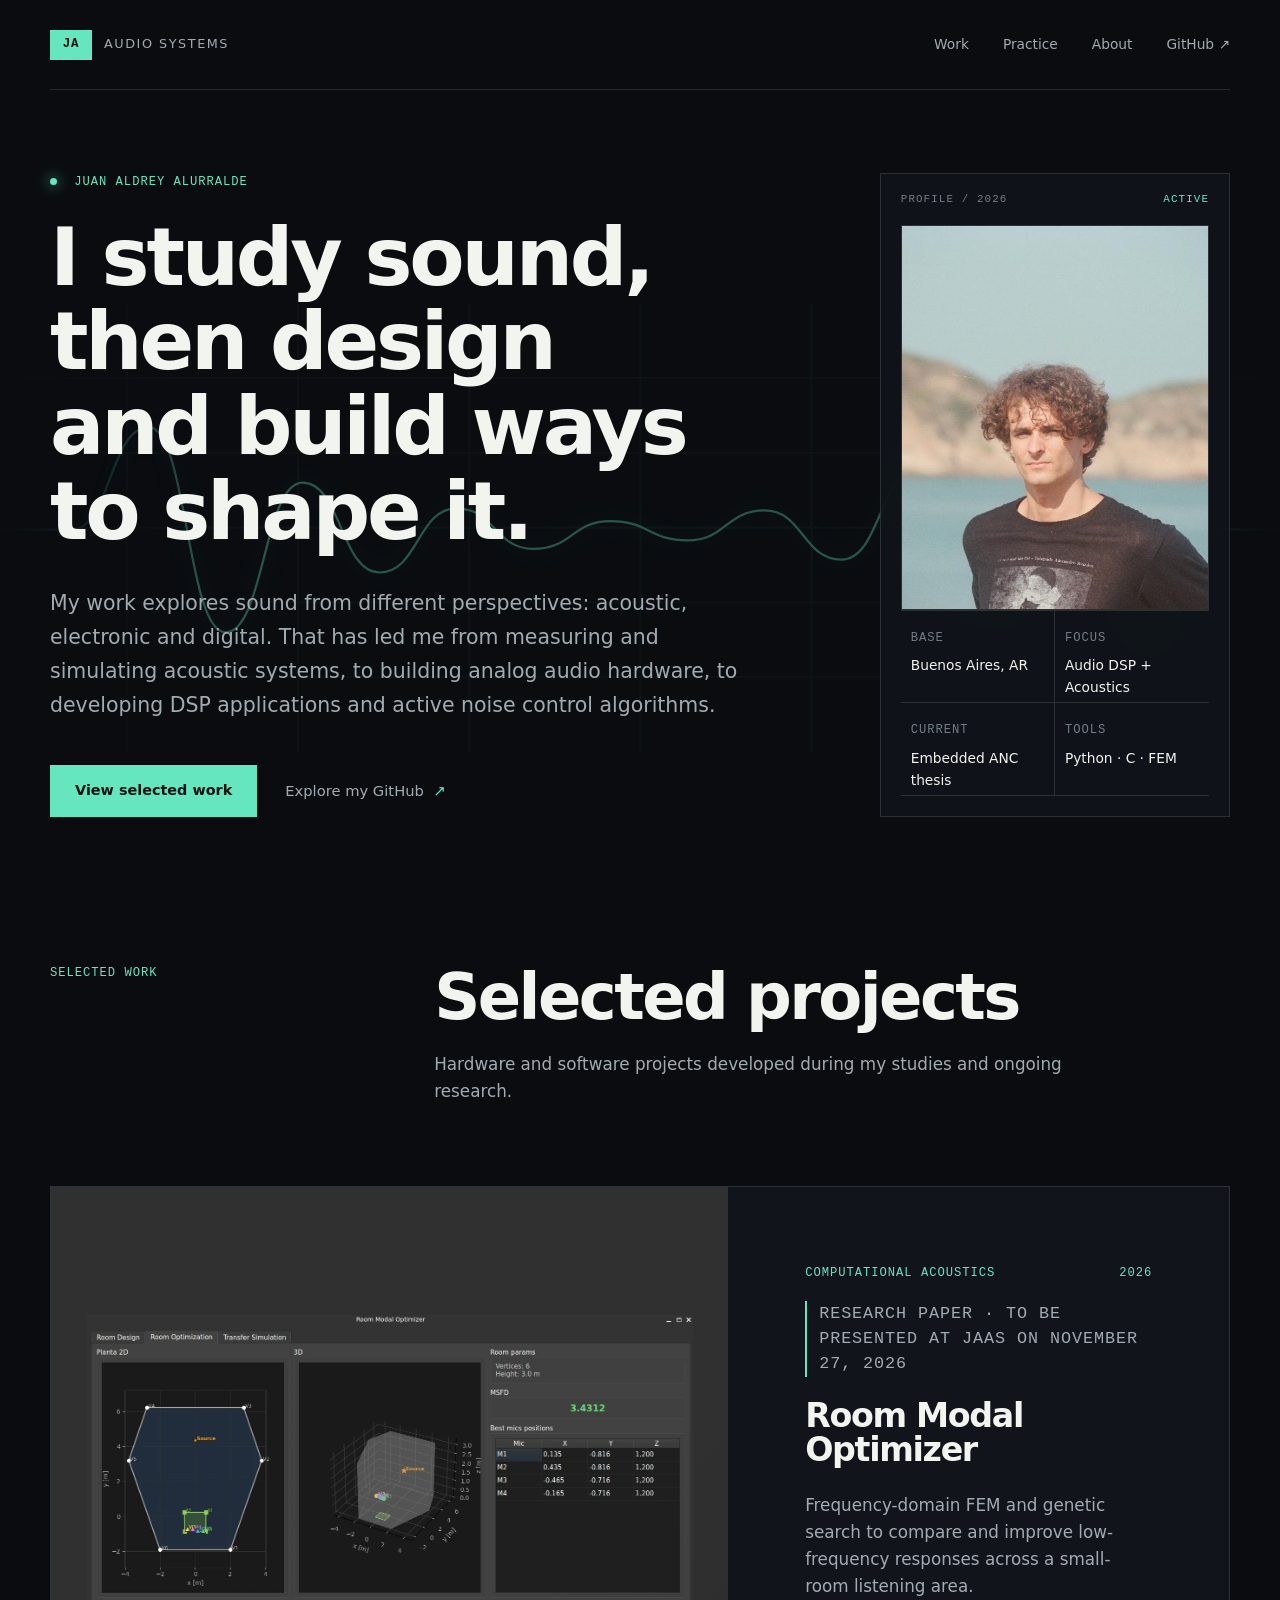
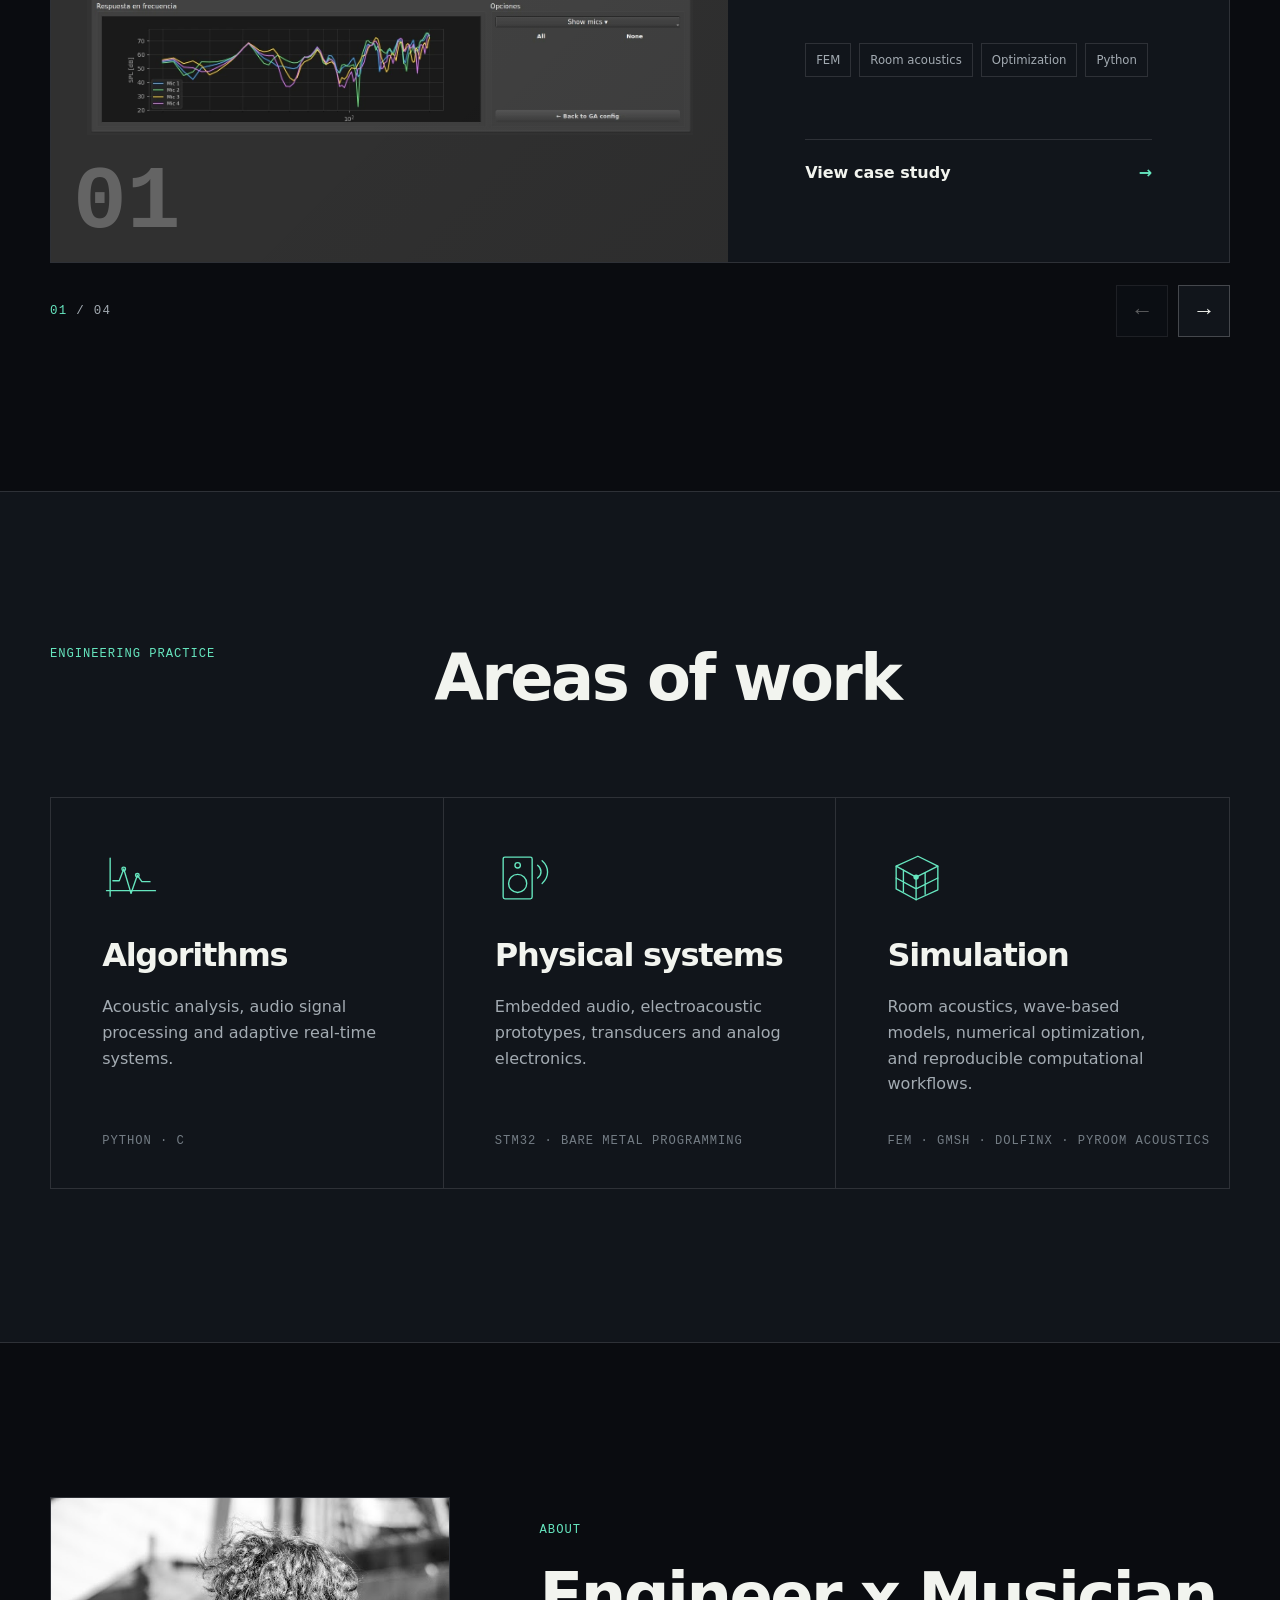
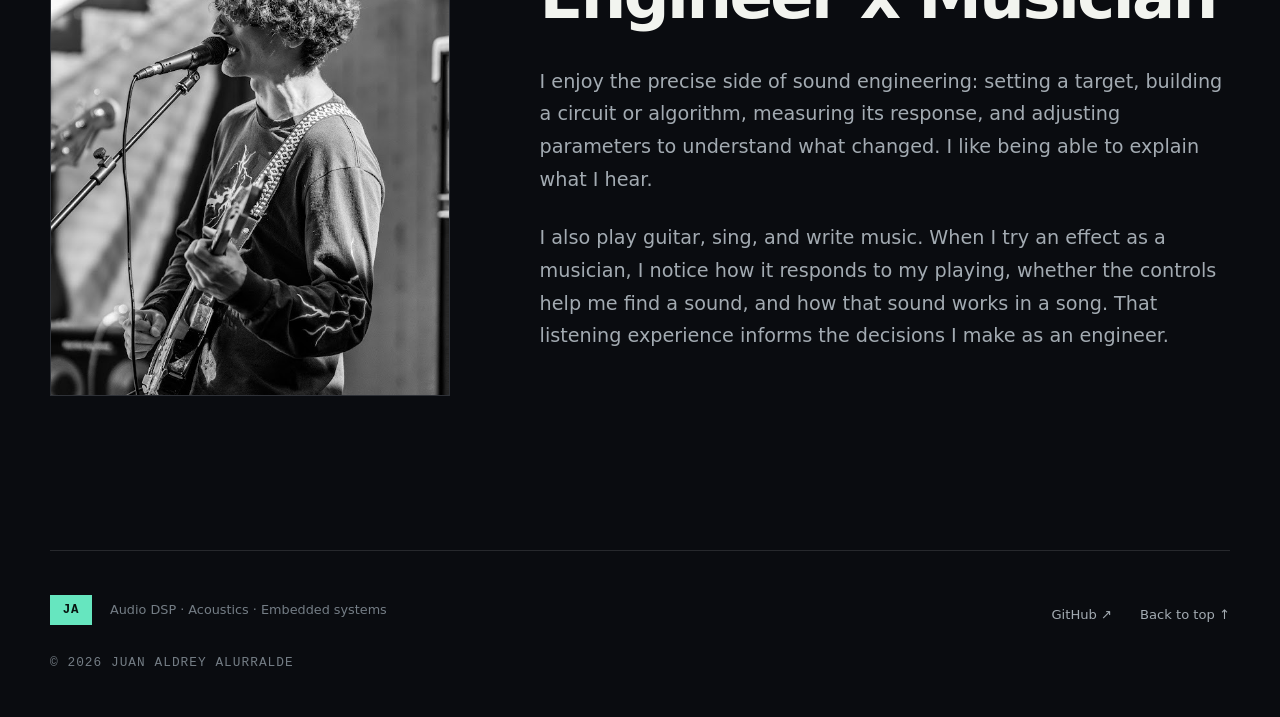
==== index.html @ 61772d6e "Order pedals by recency and tighten delay intro spacing" ====
<!doctype html>
<html lang="en">
  <head>
    <meta charset="utf-8">
    <meta name="viewport" content="width=device-width, initial-scale=1">
    <meta name="description" content="Juan Aldrey Alurralde — Sound Engineering portfolio focused on audio DSP, active noise control, acoustic simulation, and electroacoustic design.">
    <meta name="theme-color" content="#0a0c10">
    <title>Juan Aldrey Alurralde — Audio DSP & Acoustics</title>
    <link rel="stylesheet" href="styles.css?v=20260929f">
    <script src="script.js" defer></script>
  </head>
  <body>
    <header class="site-header">
      <a class="brand" href="#top" aria-label="Juan Aldrey Alurralde, home">
        <span class="brand-mark">JA</span>
        <span class="brand-label">audio systems</span>
      </a>
      <button class="nav-toggle" type="button" aria-expanded="false" aria-controls="site-nav">
        <span class="sr-only">Open navigation</span>
        <span></span><span></span>
      </button>
      <nav id="site-nav" class="site-nav" aria-label="Main navigation">
        <a href="#work">Work</a>
        <a href="#practice">Practice</a>
        <a href="#about">About</a>
        <a href="https://github.com/JuanAldrey" target="_blank" rel="noreferrer">GitHub ↗</a>
      </nav>
    </header>

    <main id="top">
      <section class="hero section-shell">
          <div class="scope-display" aria-hidden="true">
            <svg viewBox="0 0 640 210" role="img">
              <defs>
                <linearGradient id="signalFade" x1="0" x2="1">
                  <stop offset="0" stop-color="#66e6bf" stop-opacity="0"></stop>
                  <stop offset="0.18" stop-color="#66e6bf"></stop>
                  <stop offset="0.82" stop-color="#66e6bf"></stop>
                  <stop offset="1" stop-color="#66e6bf" stop-opacity="0"></stop>
                </linearGradient>
              </defs>
              <path class="grid-line" d="M0 35H640M0 70H640M0 105H640M0 140H640M0 175H640M80 0V210M160 0V210M240 0V210M320 0V210M400 0V210M480 0V210M560 0V210"></path>
              <path class="signal-line" d="M0 106 C34 106,38 106,54 106 C72 106,72 58,90 58 C108 58,108 154,126 154 C144 154,144 84,162 84 C180 84,180 126,198 126 C216 126,216 96,234 96 C252 96,252 115,270 115 C288 115,288 102,306 102 C324 102,324 111,342 111 C360 111,360 97,378 97 C396 97,396 120,414 120 C432 120,432 78,450 78 C468 78,468 143,486 143 C504 143,504 52,522 52 C540 52,540 160,558 160 C576 160,576 106,594 106 H640"></path>
            </svg>
          </div>
        <div class="hero-copy reveal">
          <p class="eyebrow"><span class="status-dot"></span> Juan Aldrey Alurralde</p>
          <h1>I study sound, then design<br>and build ways to shape it.</h1>
          <p class="hero-intro">My work explores sound from different perspectives: acoustic, electronic and digital. That has led me from measuring and simulating acoustic systems, to building analog audio hardware, to developing DSP applications and active noise control algorithms.</p>
          <div class="hero-actions">
            <a class="button button-primary" href="#work">View selected work</a>
            <a class="text-link" href="https://github.com/JuanAldrey" target="_blank" rel="noreferrer">Explore my GitHub <span>↗</span></a>
          </div>
        </div>

        <aside class="signal-card reveal" aria-label="Current profile">
          <div class="signal-card-top">
            <span>PROFILE / 2026</span>
            <span class="live-label">ACTIVE</span>
          </div>
          <figure class="profile-photo">
            <img src="assets/images/juan-portrait.png" alt="Juan Aldrey Alurralde outdoors by the water">
          </figure>
          <dl class="profile-grid">
            <div><dt>Base</dt><dd>Buenos Aires, AR</dd></div>
            <div><dt>Focus</dt><dd>Audio DSP + Acoustics</dd></div>
            <div><dt>Current</dt><dd>Embedded ANC thesis</dd></div>
            <div><dt>Tools</dt><dd>Python · C · FEM</dd></div>
          </dl>
        </aside>
      </section>

      <section id="work" class="section-shell section-block">
        <div class="section-heading reveal">
          <p class="eyebrow">Selected work</p>
          <h2>Selected projects</h2>
          <p>Hardware and software projects developed during my studies and ongoing research.</p>
        </div>

        <div class="project-carousel" aria-label="Selected projects">
          <div class="project-carousel-track" id="project-carousel-track">
        <a class="project-card project-card-featured reveal" href="projects/room-modal-optimizer/">
          <div class="project-visual project-visual-interface">
            <img src="assets/images/modal-optimizer-interface.webp" alt="Room Modal Optimizer interface showing the room geometry, microphone positions, and simulated frequency responses">
            <span class="project-index">01</span>
          </div>
          <div class="project-summary">
            <div class="project-kicker"><span>Computational acoustics</span><span>2026</span></div>
            <p class="project-card-note">Research paper · To be presented at JAAS on November 27, 2026</p>
            <h3>Room Modal Optimizer</h3>
            <p>Frequency-domain FEM and genetic search to compare and improve low-frequency responses across a small-room listening area.</p>
            <ul class="tag-list" aria-label="Project topics"><li>FEM</li><li>Room acoustics</li><li>Optimization</li><li>Python</li></ul>
            <span class="card-link">View case study <span>→</span></span>
          </div>
        </a>

        <a class="project-card project-card-featured reveal" href="projects/anc-practice-library/">
          <div class="project-visual project-visual-anc">
            <img class="anc-diagram-image" src="assets/images/anc-fxlms-diagram.svg" alt="Filtered-x LMS diagram: primary and secondary acoustic paths, adaptive filter, secondary path estimate, and error feedback">
            <span class="project-index">02</span>
          </div>
          <div class="project-summary">
            <div class="project-kicker"><span>Active noise control</span><span>2026</span></div>
            <p class="project-card-note">Independent study · Python notebooks</p>
            <h3>ANC Practice Library</h3>
            <p>Implementations and experiments with single- and multichannel active noise control, drawing on Elliott's 2001 book <em>Signal Processing for Active Control</em> and research papers.</p>
            <ul class="tag-list" aria-label="Project topics"><li>ANC</li><li>Adaptive filters</li><li>Simulation</li><li>Python</li></ul>
            <span class="card-link">View case study <span>→</span></span>
          </div>
        </a>

        <a class="project-card project-card-featured reveal" href="projects/digital-delay/">
          <div class="project-visual project-visual-delay"><img src="assets/images/delay-pcb-front.png" alt="Altium 3D rendering of the delay pedal PCB"><span class="project-index">03</span></div>
          <div class="project-summary"><div class="project-kicker"><span>Audio electronics</span><span>2024</span></div><p class="project-card-note">Circuit simulation &amp; PCB design</p><h3>Digital Delay Pedal</h3><p>A PT2399 guitar delay developed through circuit analysis, tone-control simulation, and a compact four-layer PCB designed in Altium.</p><ul class="tag-list" aria-label="Project topics"><li>Audio effects</li><li>Circuit simulation</li><li>PCB design</li><li>Altium</li></ul><span class="card-link">View case study <span>→</span></span></div>
        </a>
        <a class="project-card project-card-featured reveal" href="projects/harmonic-tremolo/">
          <div class="project-visual">
            <img src="assets/images/tremolo-workbench-hero.jpg" alt="Harmonic tremolo pedal prototype on a workbench beside an oscilloscope">
            <span class="project-index">04</span>
          </div>
          <div class="project-summary">
            <div class="project-kicker">
              <span>Analog electronics</span>
              <span>2024</span>
            </div>
            <p class="project-card-note">Presented at CAPER &amp; WorkShow · 2024</p>
            <h3>Analog Harmonic Tremolo</h3>
            <p>A guitar effect that splits the signal into two frequency bands and modulates them in opposition through LED–LDR optocouplers.</p>
            <ul class="tag-list" aria-label="Project topics">
              <li>Audio effects</li>
              <li>Analog filters</li>
              <li>Optical control</li>
              <li>Prototyping</li>
            </ul>
            <span class="card-link">View case study <span>→</span></span>
          </div>
        </a>

          </div>
          <div class="project-carousel-controls" aria-label="Project carousel controls">
            <span class="project-carousel-count" aria-live="polite"><span data-carousel-current>01</span> / <span data-carousel-total>04</span></span>
            <div class="project-carousel-buttons">
              <button type="button" class="project-carousel-arrow" data-carousel-prev aria-label="Previous project" aria-controls="project-carousel-track">←</button>
              <button type="button" class="project-carousel-arrow" data-carousel-next aria-label="Next project" aria-controls="project-carousel-track">→</button>
            </div>
          </div>
        </div>
      </section>

      <section id="practice" class="practice-section section-block">
        <div class="section-shell">
          <div class="section-heading reveal">
            <p class="eyebrow">Engineering practice</p>
            <h2>Areas of work</h2>
          </div>
          <div class="practice-grid">
            <article class="practice-card reveal">
              <svg class="practice-icon" viewBox="0 0 64 64" fill="none" stroke="currentColor" stroke-width="1.5" stroke-linecap="round" stroke-linejoin="round" aria-hidden="true"><path d="M5 46h54M9 10v42"/><path d="M12 35h7l5-13 8 27 7-20 5 7h9"/><circle cx="24" cy="22" r="2"/><circle cx="39" cy="29" r="2"/></svg>
              <h3>Algorithms</h3>
              <p>Acoustic analysis, audio signal processing and adaptive real-time systems.</p>
              <p class="practice-tools">Python · C</p>
            </article>
            <article class="practice-card reveal">
              <svg class="practice-icon" viewBox="0 0 64 64" fill="none" stroke="currentColor" stroke-width="1.5" stroke-linecap="round" stroke-linejoin="round" aria-hidden="true"><rect x="9" y="9" width="32" height="46" rx="2"/><circle cx="25" cy="38" r="10"/><circle cx="25" cy="18" r="3"/><path d="M47 18c5 4 5 10 0 14M52 13c8 7 8 18 0 25"/></svg>
              <h3>Physical systems</h3>
              <p>Embedded audio, electroacoustic prototypes, transducers and analog electronics.</p>
              <p class="practice-tools">STM32 · Bare metal programming</p>
            </article>
            <article class="practice-card reveal">
              <svg class="practice-icon" viewBox="0 0 64 64" fill="none" stroke="currentColor" stroke-width="1.5" stroke-linecap="round" stroke-linejoin="round" aria-hidden="true"><path d="M9 19 33 8l22 11v26L31 56 9 44V19Z"/><path d="m9 19 22 12 24-12M31 31v25M17 23v24M41 26v24M9 32l22 12 24-12"/><circle cx="31" cy="31" r="3" fill="currentColor" stroke="none"/></svg>
              <h3>Simulation</h3>
              <p>Room acoustics, wave-based models, numerical optimization, and reproducible computational workflows.</p>
              <p class="practice-tools">FEM · Gmsh · DOLFINx · Pyroom acoustics</p>
            </article>
          </div>
        </div>
      </section>

      <section id="about" class="about section-shell section-block">
        <figure class="about-photo reveal">
          <img src="assets/images/playing-guitar.jpeg" alt="Juan Aldrey Alurralde singing and playing guitar onstage" loading="lazy">
        </figure>
        <div class="about-copy reveal">
          <p class="eyebrow">About</p>
          <h2>Engineer x Musician</h2>
          <p>I enjoy the precise side of sound engineering: setting a target, building a circuit or algorithm, measuring its response, and adjusting parameters to understand what changed. I like being able to explain what I hear.</p>
          <p>I also play guitar, sing, and write music. When I try an effect as a musician, I notice how it responds to my playing, whether the controls help me find a sound, and how that sound works in a song. That listening experience informs the decisions I make as an engineer.</p>
        </div>
      </section>
    </main>

    <footer class="site-footer section-shell">
      <div>
        <span class="brand-mark">JA</span>
        <p>Audio DSP · Acoustics · Embedded systems</p>
      </div>
      <div class="footer-links">
        <a href="https://github.com/JuanAldrey" target="_blank" rel="noreferrer">GitHub ↗</a>
        <a href="#top">Back to top ↑</a>
      </div>
      <p class="copyright">© <span data-year></span> Juan Aldrey Alurralde</p>
    </footer>
  </body>
</html>
---- styles.css ----
:root {
  --bg: #0a0c10;
  --bg-elevated: #11151b;
  --surface: #151a21;
  --surface-soft: #1a2028;
  --text: #f2f4ef;
  --muted: #a3abb2;
  --faint: #747d85;
  --line: rgba(255, 255, 255, 0.12);
  --line-strong: rgba(255, 255, 255, 0.22);
  --accent: #66e6bf;
  --accent-dark: #092d27;
  --warm: #ff8b66;
  --shell: min(1180px, calc(100% - 48px));
  --radius: 3px;
}

* { box-sizing: border-box; }
html { scroll-behavior: smooth; }
body {
  margin: 0;
  background: var(--bg);
  color: var(--text);
  font-family: Inter, ui-sans-serif, system-ui, -apple-system, BlinkMacSystemFont, "Segoe UI", sans-serif;
  font-size: 16px;
  line-height: 1.6;
  overflow-x: hidden;
}
body::before {
  content: "";
  position: fixed;
  inset: 0;
  pointer-events: none;
  opacity: 0.28;
  background-image: linear-gradient(rgba(255,255,255,.018) 1px, transparent 1px), linear-gradient(90deg, rgba(255,255,255,.018) 1px, transparent 1px);
  background-size: 32px 32px;
  mask-image: linear-gradient(to bottom, black, transparent 80%);
  z-index: -1;
}

img { display: block; max-width: 100%; }
a { color: inherit; text-decoration: none; }
button, a { -webkit-tap-highlight-color: transparent; }
h1, h2, h3, p { margin-top: 0; }
h1, h2, h3 { letter-spacing: -0.04em; line-height: 1.05; }
h1 { font-size: clamp(3.25rem, 7.8vw, 7.25rem); font-weight: 620; }
h2 { font-size: clamp(2.35rem, 5vw, 4.6rem); font-weight: 590; }
h3 { font-size: clamp(1.6rem, 2.6vw, 2.5rem); font-weight: 580; }

.sr-only { position: absolute; width: 1px; height: 1px; padding: 0; margin: -1px; overflow: hidden; clip: rect(0,0,0,0); white-space: nowrap; border: 0; }
.section-shell { width: var(--shell); margin-inline: auto; }
.section-block { padding-block: clamp(88px, 12vw, 160px); }
.eyebrow, .mono-note, .project-kicker, dt, .copyright, .practice-tools, .flow-title, figcaption {
  font-family: "SFMono-Regular", Consolas, "Liberation Mono", monospace;
  letter-spacing: .08em;
  text-transform: uppercase;
  font-size: .76rem;
}
.eyebrow { color: var(--accent); margin-bottom: 22px; }

.site-header {
  width: var(--shell);
  height: 90px;
  margin-inline: auto;
  display: flex;
  align-items: center;
  justify-content: space-between;
  border-bottom: 1px solid var(--line);
  position: relative;
  z-index: 10;
}
.brand { display: inline-flex; align-items: center; gap: 12px; }
.brand-mark {
  display: inline-grid;
  place-items: center;
  width: 42px;
  height: 30px;
  background: var(--accent);
  color: #071410;
  font: 800 .78rem/1 "SFMono-Regular", Consolas, monospace;
  letter-spacing: .06em;
}
.brand-label { color: var(--muted); font-size: .8rem; letter-spacing: .12em; text-transform: uppercase; }
.site-nav { display: flex; align-items: center; gap: 34px; font-size: .86rem; }
.site-nav a, .back-link { color: var(--muted); transition: color .2s ease; }
.site-nav a:hover, .back-link:hover { color: var(--text); }
.nav-toggle { display: none; background: none; border: 0; padding: 8px; }
.nav-toggle span:not(.sr-only) { display: block; width: 24px; height: 1px; margin: 6px 0; background: var(--text); }

.hero {
  min-height: calc(100vh - 90px);
  padding-top: clamp(42px, 5vw, 72px);
  padding-bottom: clamp(40px, 5vw, 70px);
  display: grid;
  grid-template-columns: minmax(0, 1.35fr) minmax(340px, .65fr);
  align-items: center;
  gap: clamp(50px, 8vw, 120px);
}
.hero { position: relative; isolation: isolate; }
.hero > .scope-display { position: absolute; inset: 8% -8% 0; z-index: -1; display: flex; align-items: center; margin: 0; border: 0; background: none; opacity: .34; pointer-events: none; -webkit-mask-image: linear-gradient(90deg, transparent, #000 18%, #000 82%, transparent); mask-image: linear-gradient(90deg, transparent, #000 18%, #000 82%, transparent); }
.hero > .scope-display svg { width: 100%; height: auto; }
.hero h1 { max-width: 900px; margin-bottom: 34px; font-size: clamp(3.1rem, 6.3vw, 5.8rem); }
.hero-intro { max-width: 700px; color: var(--muted); font-size: clamp(1.08rem, 1.6vw, 1.3rem); line-height: 1.65; }
.status-dot { display: inline-block; width: 7px; height: 7px; margin-right: 9px; background: var(--accent); border-radius: 50%; box-shadow: 0 0 14px var(--accent); }
.hero-actions, .project-actions { display: flex; align-items: center; gap: 28px; margin-top: 42px; }
.button { display: inline-flex; align-items: center; justify-content: center; min-height: 52px; padding: 0 24px; border: 1px solid var(--line-strong); font-weight: 650; font-size: .9rem; transition: transform .2s ease, background .2s ease, border-color .2s ease; }
.button:hover { transform: translateY(-2px); }
.button-primary { background: var(--accent); color: #071410; border-color: var(--accent); }
.button-primary:hover { background: #80edcc; }
.text-link { color: var(--muted); font-size: .92rem; }
.text-link span { color: var(--accent); margin-left: 5px; }

.signal-card { background: rgba(17,21,27,.86); border: 1px solid var(--line); padding: 20px; backdrop-filter: blur(16px); }
.signal-card-top { display: flex; justify-content: space-between; color: var(--faint); font: .68rem/1 "SFMono-Regular", Consolas, monospace; letter-spacing: .1em; }
.live-label { color: var(--accent); }
.grid-line { fill: none; stroke: rgba(102,230,191,.1); stroke-width: 1; }
.signal-line { fill: none; stroke: url(#signalFade); stroke-width: 2.2; vector-effect: non-scaling-stroke; filter: drop-shadow(0 0 6px rgba(102,230,191,.6)); }
.profile-photo { margin: 20px 0 0; overflow: hidden; border: 1px solid var(--line); }
.profile-photo img { display: block; width: 100%; aspect-ratio: 4 / 5; object-fit: cover; object-position: center 45%; }
.profile-grid { margin: 0; display: grid; grid-template-columns: 1fr 1fr; border-top: 1px solid var(--line); }
.profile-grid div { padding: 18px 10px 4px; border-bottom: 1px solid var(--line); }
.profile-grid div:nth-child(odd) { border-right: 1px solid var(--line); }
dt { color: var(--faint); margin-bottom: 6px; }
dd { margin: 0; font-size: .86rem; color: var(--text); }

.section-heading { display: grid; grid-template-columns: .42fr 1fr; column-gap: 50px; align-items: start; margin-bottom: 64px; }
.section-heading .eyebrow { grid-row: 1 / 3; }
.section-heading h2 { margin-bottom: 20px; max-width: 800px; }
.section-heading > p:last-child { color: var(--muted); max-width: 640px; font-size: 1.05rem; }
#work { padding-top: clamp(56px, 5vw, 76px); }

.project-card { display: grid; grid-template-columns: 1.15fr .85fr; min-height: 560px; background: var(--bg-elevated); border: 1px solid var(--line); overflow: hidden; transition: border-color .25s ease, transform .25s ease; }
.project-carousel-track { display: flex; gap: 24px; overflow: hidden; scroll-behavior: smooth; }
.project-carousel-track::-webkit-scrollbar { display: none; }
.project-carousel-track .project-card { flex: 0 0 100%; scroll-snap-align: start; }
.project-carousel-controls { display: flex; align-items: center; justify-content: space-between; margin-top: 22px; }
.project-carousel-count { color: var(--muted); font: .78rem/1 "SFMono-Regular", Consolas, monospace; letter-spacing: .1em; }
.project-carousel-count [data-carousel-current] { color: var(--accent); }
.project-carousel-buttons { display: flex; gap: 10px; }
.project-carousel-arrow { width: 52px; height: 52px; border: 1px solid var(--line-strong); color: var(--text); background: var(--bg-elevated); font-size: 1.4rem; cursor: pointer; transition: color .2s ease, border-color .2s ease; }
.project-carousel-arrow:hover:not(:disabled) { color: var(--accent); border-color: var(--accent); }
.project-carousel-arrow:disabled { opacity: .35; cursor: default; }
.project-carousel-arrow:focus-visible { outline: 2px solid var(--accent); outline-offset: 3px; }
.project-card:hover { border-color: rgba(102,230,191,.55); transform: translateY(-4px); }
.project-visual.project-visual-anc { background: radial-gradient(circle at 78% 22%, #25433e, #132023 65%, #10181b); }
.project-visual-anc .project-index { color: var(--accent); opacity: .7; z-index: 1; }
.project-visual-anc .anc-diagram-image { width: 112%; max-width: none; max-height: none; filter: none; }
.project-visual { position: relative; display: grid; place-items: center; min-height: 440px; padding: clamp(24px, 5vw, 70px); background: #f2f2ed; overflow: hidden; }
.project-visual::after { content: ""; position: absolute; inset: 0; background: linear-gradient(135deg, transparent 60%, rgba(10,12,16,.08)); }
.project-visual img { width: 100%; max-height: 420px; object-fit: contain; filter: contrast(1.04); }
.project-visual-interface { padding: clamp(16px, 2vw, 28px); background: #303030; }
.project-visual-interface .project-index { color: #fff; opacity: .25; }
.project-index { position: absolute; left: 22px; bottom: 14px; color: #0a0c10; font: 700 clamp(3rem, 7vw, 6rem)/1 "SFMono-Regular", Consolas, monospace; opacity: .14; }
.project-summary { padding: clamp(36px, 6vw, 80px); display: flex; flex-direction: column; justify-content: center; }
.project-kicker { display: flex; justify-content: space-between; color: var(--accent); margin-bottom: 28px; }
.project-card-note { align-self: flex-start; margin: -10px 0 22px; padding-left: 12px; border-left: 2px solid var(--accent); color: var(--accent); font: .69rem/1.5 "SFMono-Regular", Consolas, monospace; letter-spacing: .055em; text-transform: uppercase; }
.project-summary h3 { margin-bottom: 24px; }
.project-summary > p { color: var(--muted); font-size: 1.05rem; }
.tag-list { display: flex; flex-wrap: wrap; gap: 8px; list-style: none; padding: 0; margin: 26px 0 44px; }
.tag-list li { border: 1px solid var(--line); padding: 7px 10px; color: var(--muted); font-size: .73rem; }
.card-link { margin-top: auto; padding-top: 20px; border-top: 1px solid var(--line); font-weight: 650; }
.card-link span { float: right; color: var(--accent); }

.practice-section, .engineering-material { background: var(--bg-elevated); border-block: 1px solid var(--line); }
.practice-grid { display: grid; grid-template-columns: repeat(3, 1fr); border: 1px solid var(--line); }
.practice-card { position: relative; padding: clamp(32px, 4vw, 56px); min-height: 390px; border-right: 1px solid var(--line); }
.practice-card:last-child { border-right: 0; }
.practice-icon { display: block; width: 58px; height: 58px; margin-bottom: 32px; color: var(--accent); }
.practice-card h3 { margin: 8px 0 22px; font-size: 2rem; }
.practice-card > p:not(.practice-tools) { color: var(--muted); }
.practice-tools { position: absolute; left: clamp(32px, 4vw, 56px); bottom: 36px; color: var(--faint); margin: 0; }

.about { display: grid; grid-template-columns: minmax(260px, 400px) minmax(0, 1fr); align-items: center; gap: clamp(48px, 7vw, 100px); }
.about-copy h2 { margin-bottom: 36px; }
.about-copy p:not(.eyebrow) { max-width: 65ch; color: var(--muted); font-size: clamp(1.05rem, 1.5vw, 1.2rem); line-height: 1.7; }
.about-copy p:not(.eyebrow) + p { margin-top: 26px; }
.about-photo { margin: 0; background: var(--bg-elevated); border: 1px solid var(--line); }
.about-photo img { width: 100%; aspect-ratio: 4 / 5; object-fit: cover; object-position: center 45%; }

.site-footer { padding-block: 44px; border-top: 1px solid var(--line); display: grid; grid-template-columns: 1fr auto; gap: 28px; align-items: end; }
.site-footer > div:first-child { display: flex; align-items: center; gap: 18px; }
.site-footer p { margin: 0; color: var(--faint); font-size: .8rem; }
.footer-links { display: flex; gap: 28px; color: var(--muted); font-size: .82rem; }
.copyright { grid-column: 1 / -1; }

/* Project page */
.project-hero { padding-block: clamp(42px, 5vw, 72px) clamp(70px, 10vw, 120px); display: grid; grid-template-columns: 1.35fr .65fr; gap: 80px; align-items: end; }
.project-hero-side { align-self: stretch; display: flex; flex-direction: column; justify-content: space-between; gap: 52px; }
.tremolo-hero-image { margin: 0; overflow: hidden; }
.tremolo-hero-image img { display: block; width: 100%; height: auto; }
.tremolo-page .project-hero { align-items: start; }
.tremolo-page .project-hero-side { align-self: start; }
.tremolo-motif { margin: 0; padding: 22px 12px 12px; border: 1px solid var(--line); background: rgba(17,21,27,.4); }
.tremolo-motif figcaption, .motif-legend { color: var(--faint); font: .68rem/1.4 "SFMono-Regular", Consolas, monospace; letter-spacing: .1em; text-transform: uppercase; }
.tremolo-motif svg { display: block; width: 100%; height: auto; margin: 16px 0 2px; }
.motif-guide { fill: none; stroke: rgba(255,255,255,.08); stroke-width: 1; }
.motif-low, .motif-high { fill: none; stroke-width: 2; vector-effect: non-scaling-stroke; }
.motif-low { stroke: var(--accent); }
.motif-high { stroke: var(--warm); }
.motif-legend { display: flex; justify-content: space-between; }
.motif-legend span:first-child { color: var(--accent); }
.motif-legend span:last-child { color: var(--warm); }
.project-hero h1 { font-size: clamp(4rem, 9vw, 8.2rem); margin-bottom: 30px; }
.project-lead { color: var(--muted); font-size: clamp(1.2rem, 2vw, 1.55rem); max-width: 820px; line-height: 1.5; }
.project-facts { margin: 0; display: grid; grid-template-columns: 1fr 1fr; border-top: 1px solid var(--line); }
.project-facts div { padding: 20px 14px; border-bottom: 1px solid var(--line); }
.project-facts div:nth-child(odd) { border-right: 1px solid var(--line); }
.project-facts dd { line-height: 1.45; }
.wide-visual { width: min(1480px, calc(100% - 24px)); margin: 0 auto; padding: clamp(20px, 4vw, 60px); background: #efefe9; }
.wide-visual-grid { display: grid; grid-template-columns: 1fr 1fr; gap: clamp(30px, 5vw, 80px); }
.wide-visual figure, .material-grid figure { margin: 0; }
.wide-visual img { width: 100%; height: clamp(300px, 36vw, 540px); object-fit: contain; }
.wide-visual figcaption { color: #333a3d; border-top: 1px solid rgba(0,0,0,.16); padding-top: 12px; }
.case-section { padding-block: clamp(90px, 12vw, 160px); display: grid; grid-template-columns: .34fr 1fr; gap: clamp(40px, 7vw, 100px); border-bottom: 1px solid var(--line); }
.case-label { display: flex; flex-direction: column; justify-content: space-between; }
.case-label > span { color: var(--faint); font: 700 clamp(4rem, 9vw, 8rem)/1 "SFMono-Regular", Consolas, monospace; opacity: .28; }
.case-copy { max-width: 840px; }
.case-copy h2 { font-size: clamp(2.4rem, 4.5vw, 4.3rem); margin-bottom: 40px; }
.case-copy > p, .numbered-list { color: var(--muted); font-size: 1.07rem; }
.numbered-list { list-style: none; counter-reset: sections; margin: 32px 0 0; padding: 0; }
.numbered-list li { counter-increment: sections; position: relative; padding: 22px 0 22px 58px; border-top: 1px solid var(--line); }
.numbered-list li::before { content: "0" counter(sections); position: absolute; left: 0; color: var(--accent); font-family: "SFMono-Regular", Consolas, monospace; }
.signal-flow-section { background: var(--bg-elevated); border-bottom: 1px solid var(--line); }
.flow-grid { border: 1px solid var(--line); }
.flow-lane { display: grid; grid-template-columns: .32fr 1fr .58fr; align-items: center; gap: 30px; padding: 36px; border-bottom: 1px solid var(--line); }
.flow-lane:last-child { border-bottom: 0; }
.flow-title { color: var(--text); }
.flow-title span { color: var(--accent); display: block; margin-bottom: 7px; }
.flow-steps { display: flex; align-items: center; flex-wrap: wrap; gap: 10px; }
.flow-steps span { border: 1px solid var(--line-strong); padding: 9px 12px; font-size: .78rem; }
.flow-steps i { color: var(--accent); font-style: normal; }
.flow-lane p { color: var(--muted); margin: 0; font-size: .9rem; }
.spec-grid { display: grid; grid-template-columns: repeat(3, 1fr); border: 1px solid var(--line); }
.spec-grid article { min-height: 170px; padding: 30px; border-right: 1px solid var(--line); border-bottom: 1px solid var(--line); display: flex; flex-direction: column; justify-content: space-between; }
.spec-grid article:nth-child(3n) { border-right: 0; }
.spec-grid article:nth-last-child(-n+3) { border-bottom: 0; }
.spec-grid strong { color: var(--accent); font: 600 clamp(1.7rem, 3vw, 2.6rem)/1 "SFMono-Regular", Consolas, monospace; letter-spacing: -.06em; }
.spec-grid span { color: var(--muted); font-size: .83rem; }
.collaboration-section { border-bottom: 0; }
.presentation-gallery { display: grid; grid-template-columns: repeat(4, minmax(0, 1fr)); gap: 16px; }
.presentation-photo { display: flex; flex-direction: column; margin: 0; min-width: 0; background: var(--bg-elevated); border: 1px solid var(--line); }
.presentation-photo img { width: 100%; height: 260px; object-fit: contain; }
.presentation-photo figcaption { margin-top: auto; color: var(--muted); padding: 16px; border-top: 1px solid var(--line); font-size: .76rem; }
.report-section { padding-top: clamp(32px, 4vw, 56px); }
.material-grid { display: grid; grid-template-columns: 1fr 1fr; gap: 20px; }
.material-grid figure { background: #efefe9; padding: clamp(22px, 4vw, 50px); }
.material-grid img { width: 100%; height: clamp(280px, 34vw, 500px); object-fit: contain; }
.material-grid figcaption { color: #333a3d; padding-top: 22px; border-top: 1px solid rgba(0,0,0,.15); }
.material-grid figcaption span { color: #0d755f; margin-right: 14px; }
.report-callout { padding: clamp(30px, 5vw, 60px); border: 1px solid var(--line); display: flex; justify-content: space-between; align-items: center; gap: 60px; }
.report-callout h3 { max-width: 650px; margin-bottom: 16px; }
.report-callout p:not(.eyebrow) { color: var(--muted); max-width: 730px; }
.report-callout .button { flex: 0 0 auto; }
.project-pagination { padding-block: 60px; display: grid; grid-template-columns: 1fr; gap: 20px; }
.project-pagination > * { padding: 28px 0; border-top: 1px solid var(--line); }
.project-pagination a { transition: border-color .2s ease; }
.project-pagination a:hover { border-color: var(--accent); }
.project-pagination span { display: block; color: var(--faint); font-size: .74rem; margin-bottom: 10px; }
.project-pagination strong { font-size: 1.2rem; }

.reveal { opacity: 0; transform: translateY(18px); transition: opacity .7s ease, transform .7s ease; }
.reveal.is-visible { opacity: 1; transform: none; }
@media (prefers-reduced-motion: reduce) {
  html { scroll-behavior: auto; }
  .reveal { opacity: 1; transform: none; transition: none; }
  .project-card, .button { transition: none; }
}

@media (max-width: 980px) {
  :root { --shell: min(100% - 36px, 760px); }
  .hero, .project-hero { grid-template-columns: 1fr; min-height: auto; }
  .hero { padding-block: 48px; }
  .hero > .scope-display { inset: 0; opacity: .18; }
  .signal-card { max-width: 620px; }
  .section-heading, .case-section { grid-template-columns: 1fr; }
  .about { grid-template-columns: minmax(220px, .75fr) minmax(0, 1.25fr); gap: 36px; }
  .section-heading .eyebrow { grid-row: auto; }
  .project-card { grid-template-columns: 1fr; }
  .practice-grid { grid-template-columns: 1fr; }
  .practice-card { min-height: 0; border-right: 0; border-bottom: 1px solid var(--line); display: flex; flex-direction: column; }
  .practice-tools { position: static; margin-top: auto; padding-top: 32px; }
  .practice-card:last-child { border-bottom: 0; }
  .case-label { flex-direction: row; }
  .case-label > span { font-size: 4rem; }
  .flow-lane { grid-template-columns: 1fr; }
  .presentation-gallery { grid-template-columns: repeat(2, minmax(0, 1fr)); }
  .report-callout { align-items: flex-start; flex-direction: column; }
}

@media (max-width: 680px) {
  :root { --shell: calc(100% - 28px); }
  .site-header { height: 74px; }
  .brand-label { display: none; }
  .nav-toggle { display: block; }
  .site-nav { position: absolute; left: 0; right: 0; top: 74px; display: none; flex-direction: column; align-items: flex-start; gap: 0; padding: 16px; background: var(--bg-elevated); border: 1px solid var(--line); }
  .site-nav.is-open { display: flex; }
  .site-nav a { width: 100%; padding: 14px 4px; border-bottom: 1px solid var(--line); }
  h1 { font-size: clamp(3rem, 16vw, 5rem); }
  .hero { overflow: clip; }
  .hero > .scope-display { inset: 0; align-items: flex-start; padding-top: clamp(110px, 35vw, 190px); opacity: .15; -webkit-mask-image: linear-gradient(to bottom, transparent, #000 20%, #000 45%, transparent 67%); mask-image: linear-gradient(to bottom, transparent, #000 20%, #000 45%, transparent 67%); }
  .hero > .scope-display svg { width: 100%; }
  .hero-copy, .signal-card, .project-carousel, .project-carousel-track, .project-card, .project-summary { min-width: 0; }
  .project-carousel-track { max-width: 100%; }
  .practice-card { padding-block: 34px; }
  .practice-icon { margin-bottom: 20px; }
  .hero-actions, .project-actions { align-items: flex-start; flex-direction: column; }
  #work .project-card { min-height: 0; }
  #work .project-visual { min-height: 0; aspect-ratio: 16 / 10; padding: 20px; }
  #work .project-visual img { max-height: 210px; }
  #work .project-summary { padding: 28px; }
  #work .project-kicker { margin-bottom: 20px; }
  #work .project-card-note { margin: 0 0 18px; font-size: .64rem; }
  #work .project-summary h3 { margin-bottom: 16px; }
  #work .tag-list { margin: 18px 0 26px; }
  .project-visual { min-height: 320px; }
  .profile-grid { grid-template-columns: 1fr; }
  .profile-grid div:nth-child(odd) { border-right: 0; }
  .project-kicker { flex-direction: column; gap: 6px; }
  .wide-visual-grid, .material-grid, .presentation-gallery, .spec-grid, .project-pagination { grid-template-columns: 1fr; }
  .about { grid-template-columns: 1fr; gap: 36px; }
  .about-photo { max-width: 340px; }
  .wide-visual { width: 100%; }
  .spec-grid article, .spec-grid article:nth-child(3n) { border-right: 0; border-bottom: 1px solid var(--line); }
  .spec-grid article:last-child { border-bottom: 0; }
  .flow-lane { padding: 26px 20px; }
  .flow-steps { gap: 7px; }
  .site-footer { grid-template-columns: 1fr; align-items: start; }
  .footer-links { flex-direction: column; gap: 10px; }
  .copyright { grid-column: 1; }
}

/* Room Modal Optimizer */
.modal-page .project-hero { align-items: stretch; padding-bottom: clamp(36px, 5vw, 64px); }
.modal-page .project-hero + .case-section { padding-top: clamp(54px, 7vw, 90px); }
.modal-page .project-hero h1 { font-size: clamp(4rem, 8.2vw, 7.3rem); }
.project-role { color: var(--text); max-width: 700px; border-left: 2px solid var(--accent); padding-left: 20px; margin-top: 30px; }
.modal-hero-side { align-self: stretch; display: flex; flex-direction: column; justify-content: flex-end; }
.modal-hero-image { margin: 0 0 32px; }
.modal-hero-image img { width: 100%; height: auto; max-height: 340px; object-fit: contain; }
.modal-section-heading .modal-heading-label { display: flex; flex-direction: column; justify-content: space-between; grid-row: 1 / 3; min-height: 120px; }
.numbered-section-heading .numbered-heading-label { display: flex; flex-direction: column; justify-content: space-between; grid-row: 1 / 3; min-height: 120px; }
.numbered-heading-label > span { color: var(--faint); font: 700 clamp(4rem, 9vw, 8rem)/1 "SFMono-Regular", Consolas, monospace; opacity: .28; }
.numbered-section-heading .eyebrow { grid-row: auto; }
.numbered-section-heading h2 { grid-column: 2; }
.modal-heading-label > span { color: var(--faint); font: 700 clamp(4rem, 9vw, 8rem)/1 "SFMono-Regular", Consolas, monospace; opacity: .28; }
.modal-section-heading .eyebrow { grid-row: auto; }
.modal-section-heading h2 { grid-column: 2; }
.modal-flow { list-style: none; padding: 0; margin: 0; display: grid; grid-template-columns: repeat(5, minmax(0, 1fr)); border: 1px solid var(--line); }
.modal-flow li { min-width: 0; padding: 25px 18px; border-right: 1px solid var(--line); }
.modal-flow li:last-child { border-right: 0; }
.modal-flow li > span, .modal-checks article > span { color: var(--accent); font: .72rem/1.4 "SFMono-Regular", Consolas, monospace; letter-spacing: .05em; }
.modal-flow strong { display: block; margin: 20px 0 12px; font-size: 1.1rem; line-height: 1.25; }
.modal-flow p, .flow-note { color: var(--muted); font-size: .87rem; line-height: 1.55; }
.flow-note { margin: 22px 0 0; }
.modal-checks { border-top: 1px solid var(--line); }
.modal-checks article { padding: 26px 0; border-bottom: 1px solid var(--line); }
.modal-checks h3 { margin: 12px 0; font-size: 1.35rem; }
.modal-checks p { color: var(--muted); margin: 0; }
.modal-results { padding-block: clamp(90px, 12vw, 160px); background: var(--bg-elevated); border-block: 1px solid var(--line); }
.modal-results-intro { color: var(--muted); width: 100%; max-width: none; margin-bottom: 54px; font-size: 1.1rem; }
.modal-result-grid { display: grid; grid-template-columns: 1fr 1fr; gap: clamp(30px, 5vw, 70px); align-items: start; }
.modal-table { width: 100%; border-collapse: collapse; font-size: .9rem; }
.modal-table caption { text-align: left; font-size: 1.25rem; font-weight: 700; margin-bottom: 22px; }
.modal-table th, .modal-table td { text-align: left; border-bottom: 1px solid var(--line); padding: 16px 10px; }
.modal-table th:first-child, .modal-table td:first-child { padding-left: 0; }
.modal-table thead { color: var(--faint); font-size: .74rem; }
.modal-table tbody th { font-weight: 500; }
.modal-table .modal-best { color: var(--accent); }
.modal-table-wrap > p { color: var(--muted); line-height: 1.7; margin-top: 34px; }
.modal-result-figure, .modal-convergence { margin: 0; }
.modal-result-figure img, .modal-convergence img { width: 100%; display: block; background: #fff; }
.modal-result-figure figcaption, .modal-convergence figcaption { color: var(--muted); font-size: .85rem; padding-top: 14px; }
.modal-convergence-panel { display: grid; grid-template-columns: 1fr 1fr; gap: clamp(30px, 5vw, 70px); align-items: center; margin-top: 70px; padding-top: 48px; border-top: 1px solid var(--line); }
.modal-convergence-copy h3 { font-size: clamp(1.7rem, 2.8vw, 2.6rem); margin-bottom: 22px; }
.modal-convergence-copy p:last-child { color: var(--muted); max-width: 52ch; }
.modal-convergence img { max-height: 350px; object-fit: contain; }
.project-pagination:has(a + a) { grid-template-columns: 1fr 1fr; }
.project-pagination:has(a + a) a:last-child { text-align: right; }

/* ANC Practice Library */
.anc-page .project-hero { grid-template-columns: 1.05fr .95fr; gap: clamp(28px, 4vw, 60px); align-items: center; padding-bottom: clamp(36px, 5vw, 64px); }
.anc-page .project-hero h1 { font-size: clamp(3.6rem, 6.4vw, 6.4rem); }
.anc-page .project-hero + .case-section { padding-top: clamp(54px, 7vw, 90px); }
.anc-hero-side { display: grid; gap: 28px; }
.anc-loop { border: 1px solid var(--line-strong); background: #111b20; }
.anc-loop img { display: block; width: 100%; height: auto; }
@media (max-width: 980px) {
  .anc-page .project-hero { grid-template-columns: 1fr; }
}
.anc-tracks, .anc-results { background: var(--bg-elevated); border-block: 1px solid var(--line); }
.anc-track-grid { display: grid; grid-template-columns: repeat(3, minmax(0, 1fr)); border: 1px solid var(--line); }
.anc-track-grid article { padding: clamp(24px, 3vw, 38px); border-right: 1px solid var(--line); display: flex; flex-direction: column; }
.anc-track-grid article:last-child { border-right: 0; }
.anc-track-grid article > span { color: var(--accent); font: .72rem/1.4 "SFMono-Regular", Consolas, monospace; letter-spacing: .05em; text-transform: uppercase; }
.anc-track-grid h3 { font-size: 1.5rem; margin: 22px 0 14px; }
.anc-track-grid p { color: var(--muted); }
.anc-track-grid a { color: var(--accent); font-size: .9rem; margin-top: auto; padding-top: 20px; }
.anc-reading { border-top: 1px solid var(--line); padding-top: 24px; margin-top: 30px; }
.anc-reading a { color: var(--accent); }
.anc-results-intro { width: 100%; margin: -20px 0 40px; color: var(--muted); font-size: 1.07rem; }
.anc-demo-grid { display: grid; grid-template-columns: minmax(0, 1.25fr) minmax(300px, .75fr); gap: 20px; align-items: stretch; }
.anc-demo-plot { margin: 0; min-width: 0; background: #fff; display: flex; flex-direction: column; }
.anc-demo-plot img { display: block; width: 100%; flex: 1; object-fit: contain; }
.anc-demo-plot figcaption { padding: 14px 18px; background: var(--bg); color: var(--muted); font-size: .85rem; }
.anc-listening-panel { border: 1px solid var(--line); padding: clamp(24px, 3vw, 38px); }
.anc-listening-panel .eyebrow { margin-bottom: 14px; }
.anc-listening-panel h3 { margin: 0 0 18px; font-size: 1.6rem; }
.anc-listening-panel > p:not(.eyebrow) { color: var(--muted); font-size: .92rem; }
.anc-audio-example { border-top: 1px solid var(--line); padding-top: 18px; margin-top: 20px; }
.anc-audio-example label { display: block; margin-bottom: 12px; font-weight: 650; }
.anc-audio-example audio { display: block; width: 100%; }
.anc-notebook-link { display: inline-block; color: var(--accent); margin-top: 25px; font-size: .9rem; }
.anc-results-note { color: var(--muted); margin: 25px 0 0; font-size: .9rem; }
.anc-results-note code { color: var(--accent); }
.anc-context-sources { margin-top: 24px; font-size: .85rem !important; }
.anc-context-sources a { color: var(--accent); }
@media (max-width: 980px) {
  .anc-track-grid { grid-template-columns: 1fr; }
  .anc-track-grid article { border-right: 0; border-bottom: 1px solid var(--line); }
  .anc-track-grid article:last-child { border-bottom: 0; }
  .anc-demo-grid { grid-template-columns: 1fr; }
}
@media (max-width: 680px) {
}
@media (max-width: 980px) {
  .modal-flow { grid-template-columns: repeat(2, minmax(0, 1fr)); }
  .modal-flow li { border-bottom: 1px solid var(--line); }
  .modal-result-grid, .modal-convergence-panel { grid-template-columns: 1fr; }
  .modal-section-heading .modal-heading-label { min-height: 0; flex-direction: row; align-items: start; }
  .modal-heading-label > span { font-size: 4rem; }
  .modal-section-heading h2 { grid-column: 1; }
  .numbered-section-heading .numbered-heading-label { min-height: 0; flex-direction: row; align-items: start; }
  .numbered-heading-label > span { font-size: 4rem; }
  .numbered-section-heading h2 { grid-column: 1; }
}
@media (max-width: 680px) {
  .modal-flow { grid-template-columns: 1fr; }
  .modal-flow li { border-right: 0; }
  .modal-table { font-size: .78rem; }
  .modal-table th, .modal-table td { padding: 12px 5px; }
  .project-pagination:has(a + a) { grid-template-columns: 1fr; }
  .project-pagination:has(a + a) a:last-child { text-align: left; }
}

/* Paper presentation */
.modal-paper-note, .project-presentation-note { display: inline-block; margin: 0 0 20px; padding-bottom: 9px; border-bottom: 1px solid var(--accent); color: var(--accent); font: .78rem/1.4 "SFMono-Regular", Consolas, monospace; letter-spacing: .06em; text-transform: uppercase; }
.button-pending, .button-pending:disabled { color: var(--muted); background: transparent; border-color: var(--line-strong); cursor: not-allowed; opacity: .75; }
.report-actions { display: flex; flex-wrap: wrap; justify-content: flex-end; gap: 12px; }
@media (max-width: 980px) { .report-actions { justify-content: flex-start; } }

/* Digital delay: circuit simulation and PCB design. */
.delay-page .project-hero { grid-template-columns: 1.1fr .9fr; align-items: start; gap: clamp(32px, 5vw, 72px); }
.delay-page .project-hero h1 { font-size: clamp(3.8rem, 7vw, 7rem); }
.delay-page .project-hero-side { gap: 28px; }
.delay-hero-image { width: 100%; max-width: 340px; margin: 0 auto; }
.delay-hero-image img { width: 100%; max-height: 340px; object-fit: contain; display: block; }
.delay-hero-image figcaption, .delay-figure figcaption { color: var(--muted); padding-top: 14px; font-size: .72rem; }
.delay-figure { margin: 0; min-width: 0; }
.delay-figure img { display: block; width: 100%; height: auto; }
.delay-schematic { padding-bottom: 40px; }
.delay-schematic img { background: #fff; }
.delay-plot-grid, .delay-board-grid { display: grid; grid-template-columns: 1fr 1fr; gap: 36px; padding-bottom: clamp(60px, 8vw, 100px); }
.delay-board-grid img { height: 460px; object-fit: contain; background: #f2f2ed; }
.project-visual-delay { background: #e8ece5; }
@media (max-width: 900px) { .delay-page .project-hero { grid-template-columns: 1fr; } .delay-hero-image img { max-height: 340px; } }
@media (max-width: 600px) { .delay-plot-grid, .delay-board-grid { grid-template-columns: 1fr; gap: 28px; } .delay-board-grid img { height: auto; max-height: 460px; } }

.delay-page .project-hero { padding-bottom: clamp(28px, 4vw, 48px); }
.delay-page .project-hero + .case-section { padding-top: clamp(36px, 5vw, 64px); }
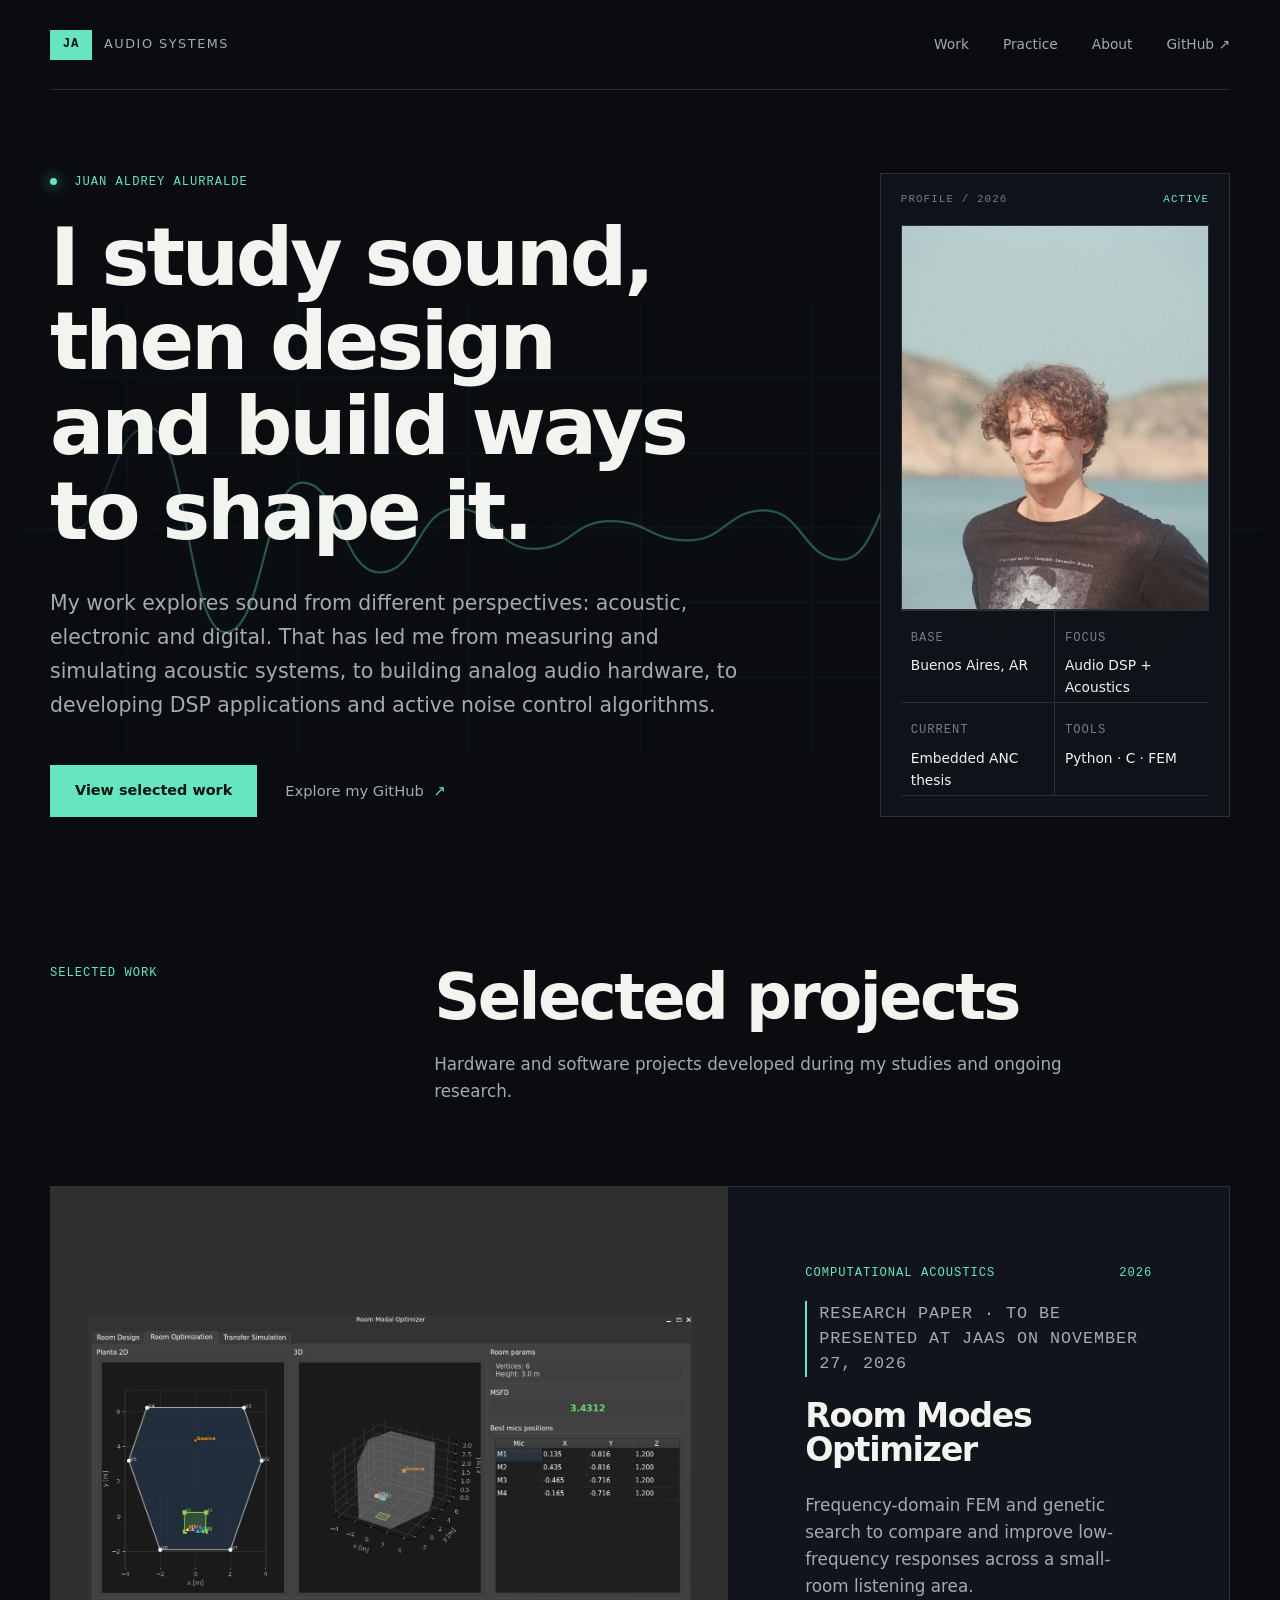
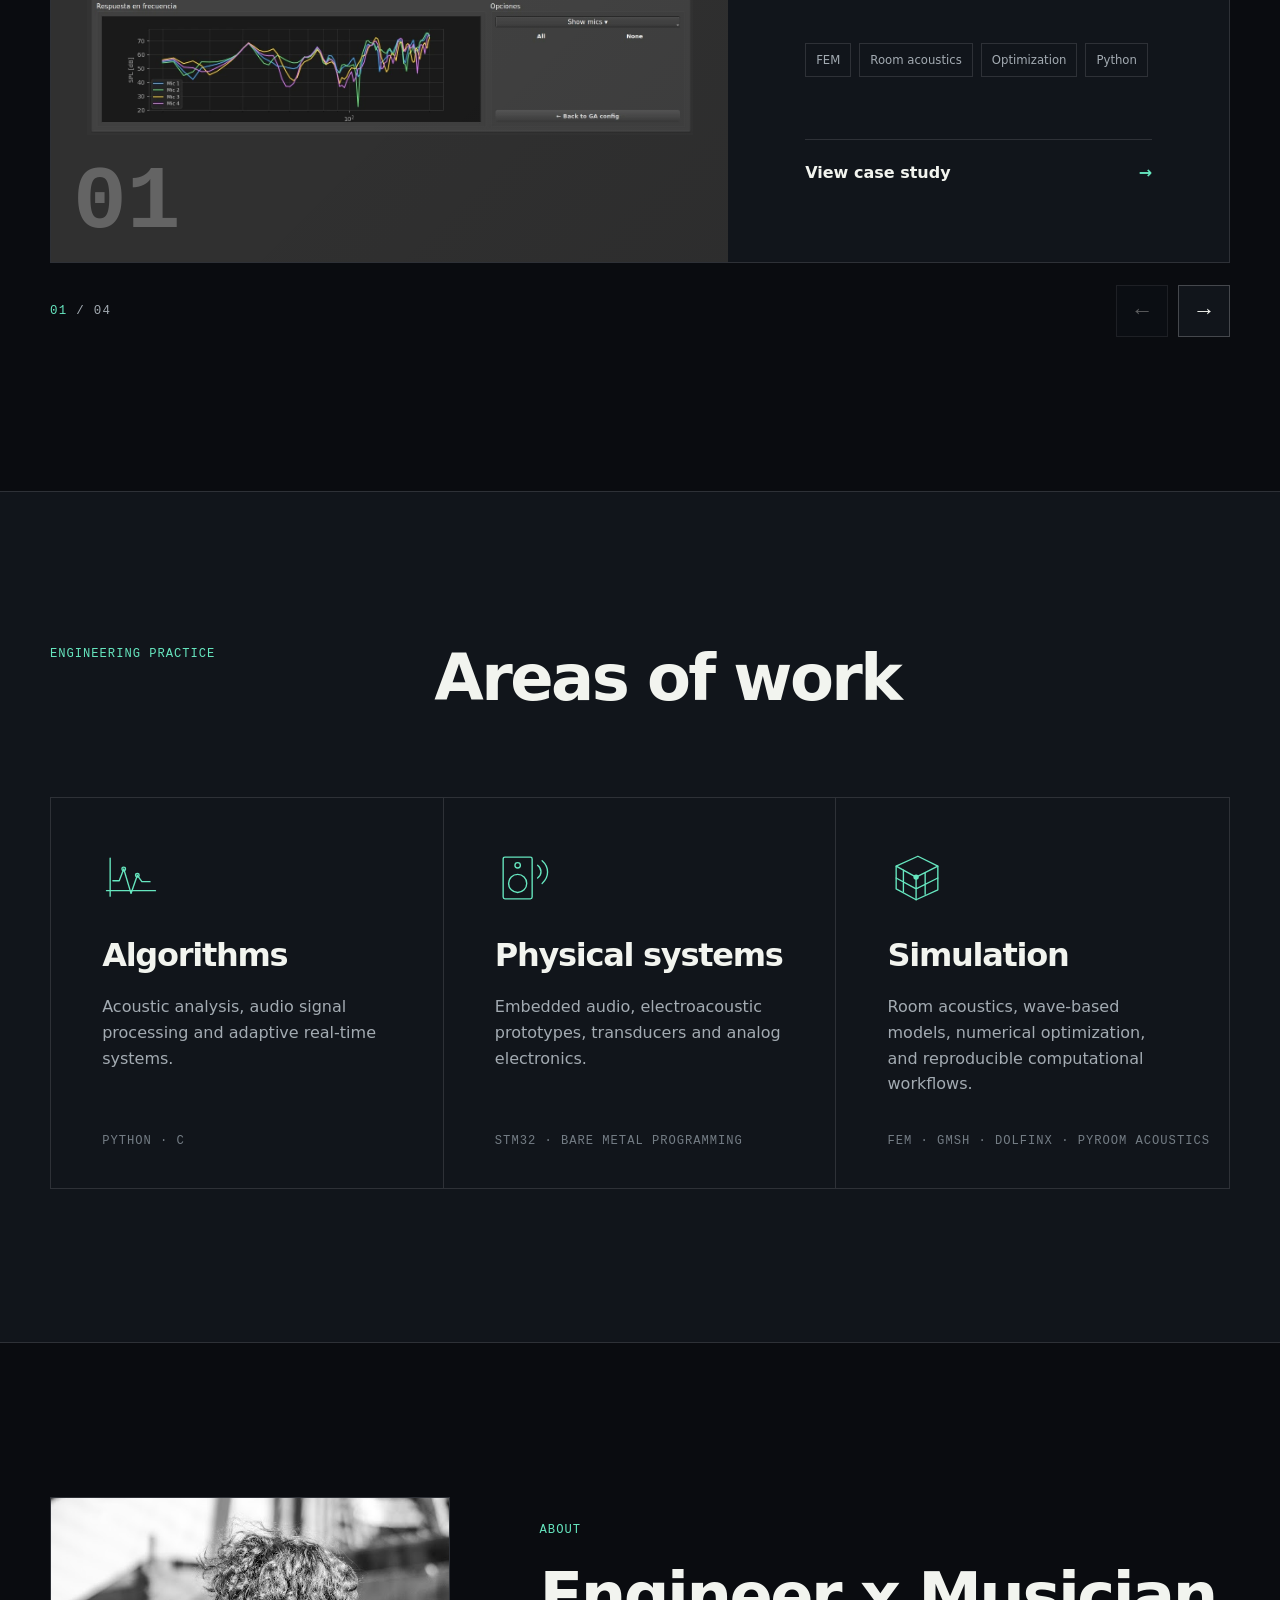
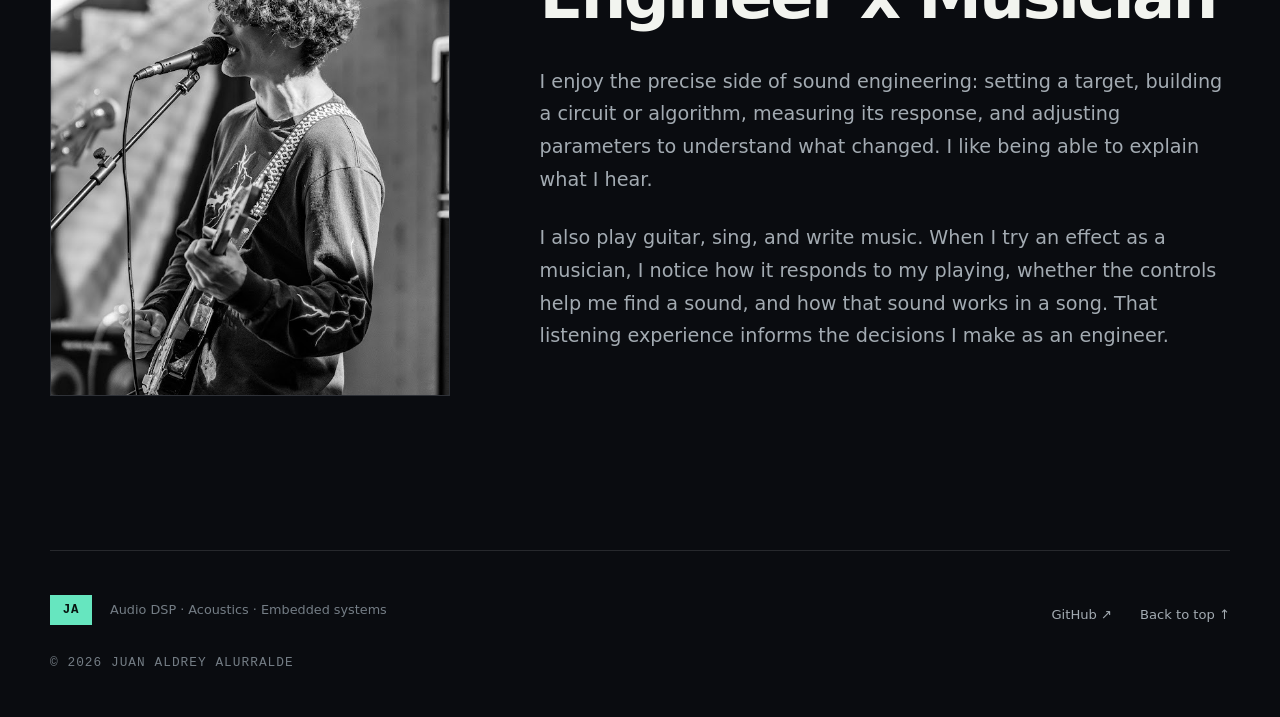
==== commit 28d763c0: "Rename project display name to Room Modes Optimizer" ====
--- a/index.html
+++ b/index.html
@@ -81,13 +81,13 @@
           <div class="project-carousel-track" id="project-carousel-track">
         <a class="project-card project-card-featured reveal" href="projects/room-modal-optimizer/">
           <div class="project-visual project-visual-interface">
-            <img src="assets/images/modal-optimizer-interface.webp" alt="Room Modal Optimizer interface showing the room geometry, microphone positions, and simulated frequency responses">
+            <img src="assets/images/modal-optimizer-interface.webp" alt="Room Modes Optimizer interface showing the room geometry, microphone positions, and simulated frequency responses">
             <span class="project-index">01</span>
           </div>
           <div class="project-summary">
             <div class="project-kicker"><span>Computational acoustics</span><span>2026</span></div>
             <p class="project-card-note">Research paper · To be presented at JAAS on November 27, 2026</p>
-            <h3>Room Modal Optimizer</h3>
+            <h3>Room Modes Optimizer</h3>
             <p>Frequency-domain FEM and genetic search to compare and improve low-frequency responses across a small-room listening area.</p>
             <ul class="tag-list" aria-label="Project topics"><li>FEM</li><li>Room acoustics</li><li>Optimization</li><li>Python</li></ul>
             <span class="card-link">View case study <span>→</span></span>
--- a/styles.css
+++ b/styles.css
@@ -467,3 +467,24 @@
 
 .delay-page .project-hero { padding-bottom: clamp(28px, 4vw, 48px); }
 .delay-page .project-hero + .case-section { padding-top: clamp(36px, 5vw, 64px); }
+
+/* Compact delay case study visuals. */
+.delay-page .case-section { padding-block: clamp(48px, 6vw, 80px); }
+.delay-page .case-copy h2 { margin-bottom: 24px; }
+.delay-page .delay-schematic { padding-block: 24px 44px; }
+.delay-architecture { padding-block: 48px 56px; }
+.delay-flow-frame { padding: 20px; border: 1px solid var(--line); background: var(--bg-elevated); border-radius: 12px; overflow-x: auto; }
+.delay-flow-frame img { display: block; width: 100%; min-width: 650px; }
+.delay-page .delay-plot-grid { grid-template-columns: repeat(4, minmax(0,1fr)); gap: 16px; padding-bottom: 36px; }
+.delay-plot-grid .delay-figure { padding: 10px; border: 1px solid var(--line); border-radius: 8px; background: var(--bg-elevated); }
+.delay-plot-grid img { border-radius: 3px; }
+.delay-plot-grid figcaption { font-size: .65rem; padding: 12px 4px 2px; }
+.delay-board-carousel { padding-bottom: 56px; }
+.delay-board-track { display: flex; gap: 20px; overflow-x: auto; scroll-snap-type: x mandatory; scrollbar-width: thin; scrollbar-color: var(--line-strong) transparent; border-radius: 12px; }
+.delay-board-track figure { flex: 0 0 68%; margin: 0; padding: 22px; border: 1px solid var(--line); border-radius: 12px; background: #e8ece5; scroll-snap-align: start; }
+.delay-board-track img { display: block; width: 100%; height: clamp(260px, 34vw, 400px); object-fit: contain; }
+.delay-board-controls { display: flex; justify-content: flex-end; gap: 10px; margin-top: 16px; }
+.delay-board-controls button { width: 44px; height: 44px; background: var(--bg-elevated); color: var(--text); border: 1px solid var(--line-strong); border-radius: 50%; cursor: pointer; font-size: 1.3rem; }
+.delay-board-controls button:hover, .delay-board-controls button:focus-visible { border-color: var(--accent); color: var(--accent); }
+@media (max-width: 900px) { .delay-page .delay-plot-grid { grid-template-columns: repeat(2,minmax(0,1fr)); } }
+@media (max-width: 600px) { .delay-flow-frame { padding: 10px; } .delay-board-track figure { flex-basis: 84%; padding: 14px; } .delay-board-track { gap: 14px; } .delay-board-track img { height: 280px; } .delay-page .delay-plot-grid { gap: 12px; } }
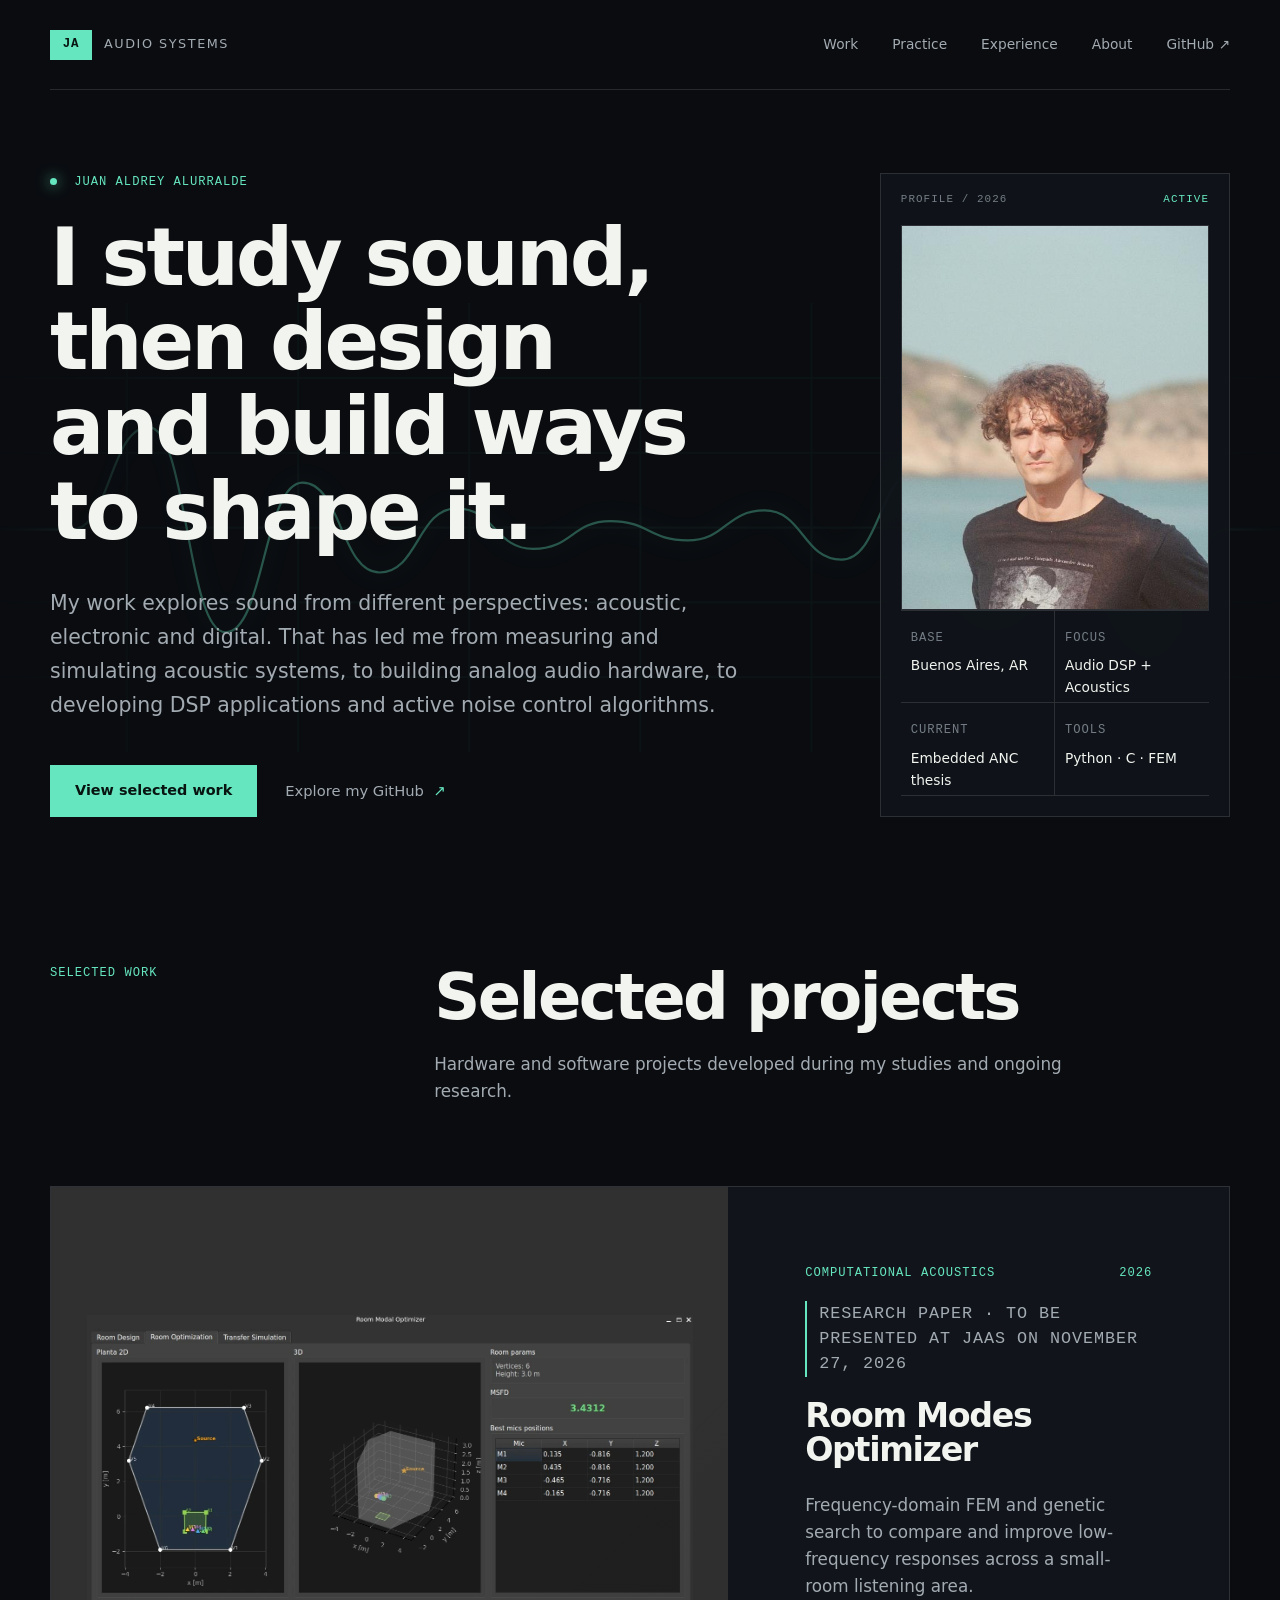
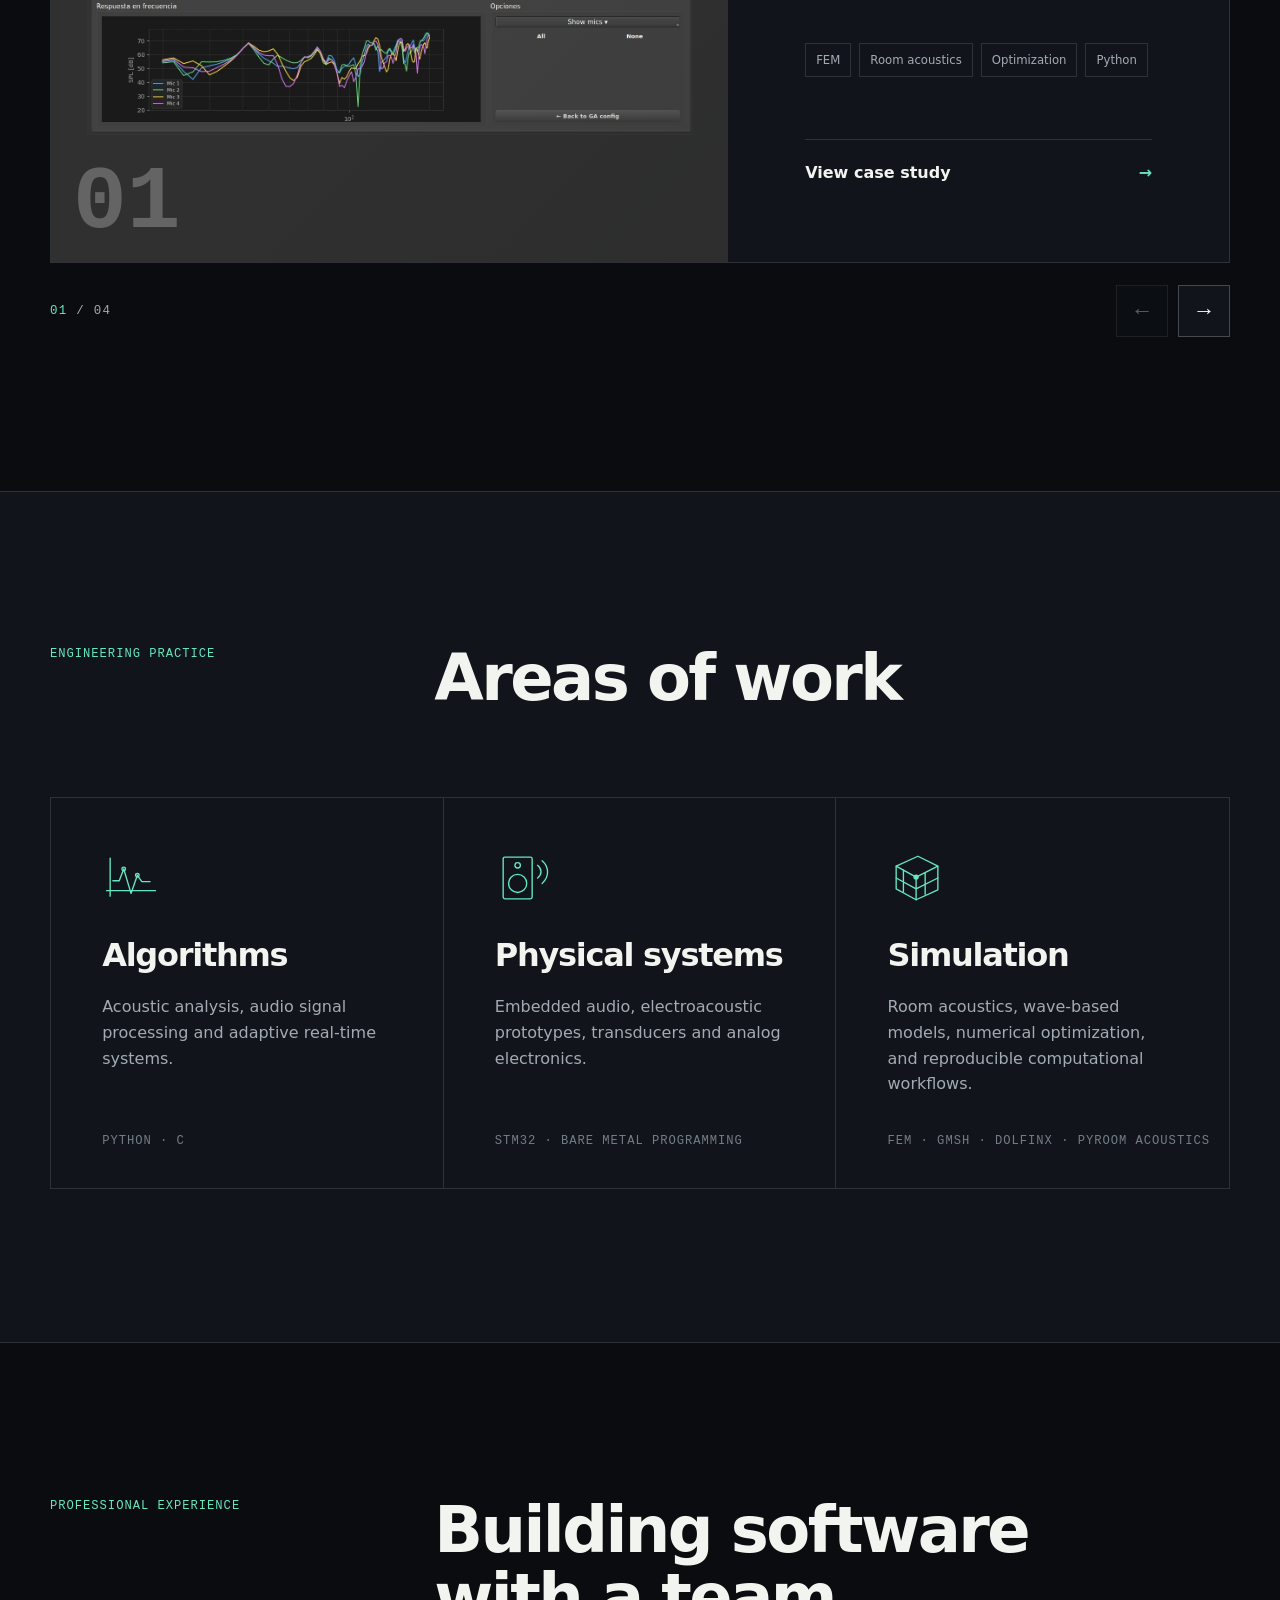
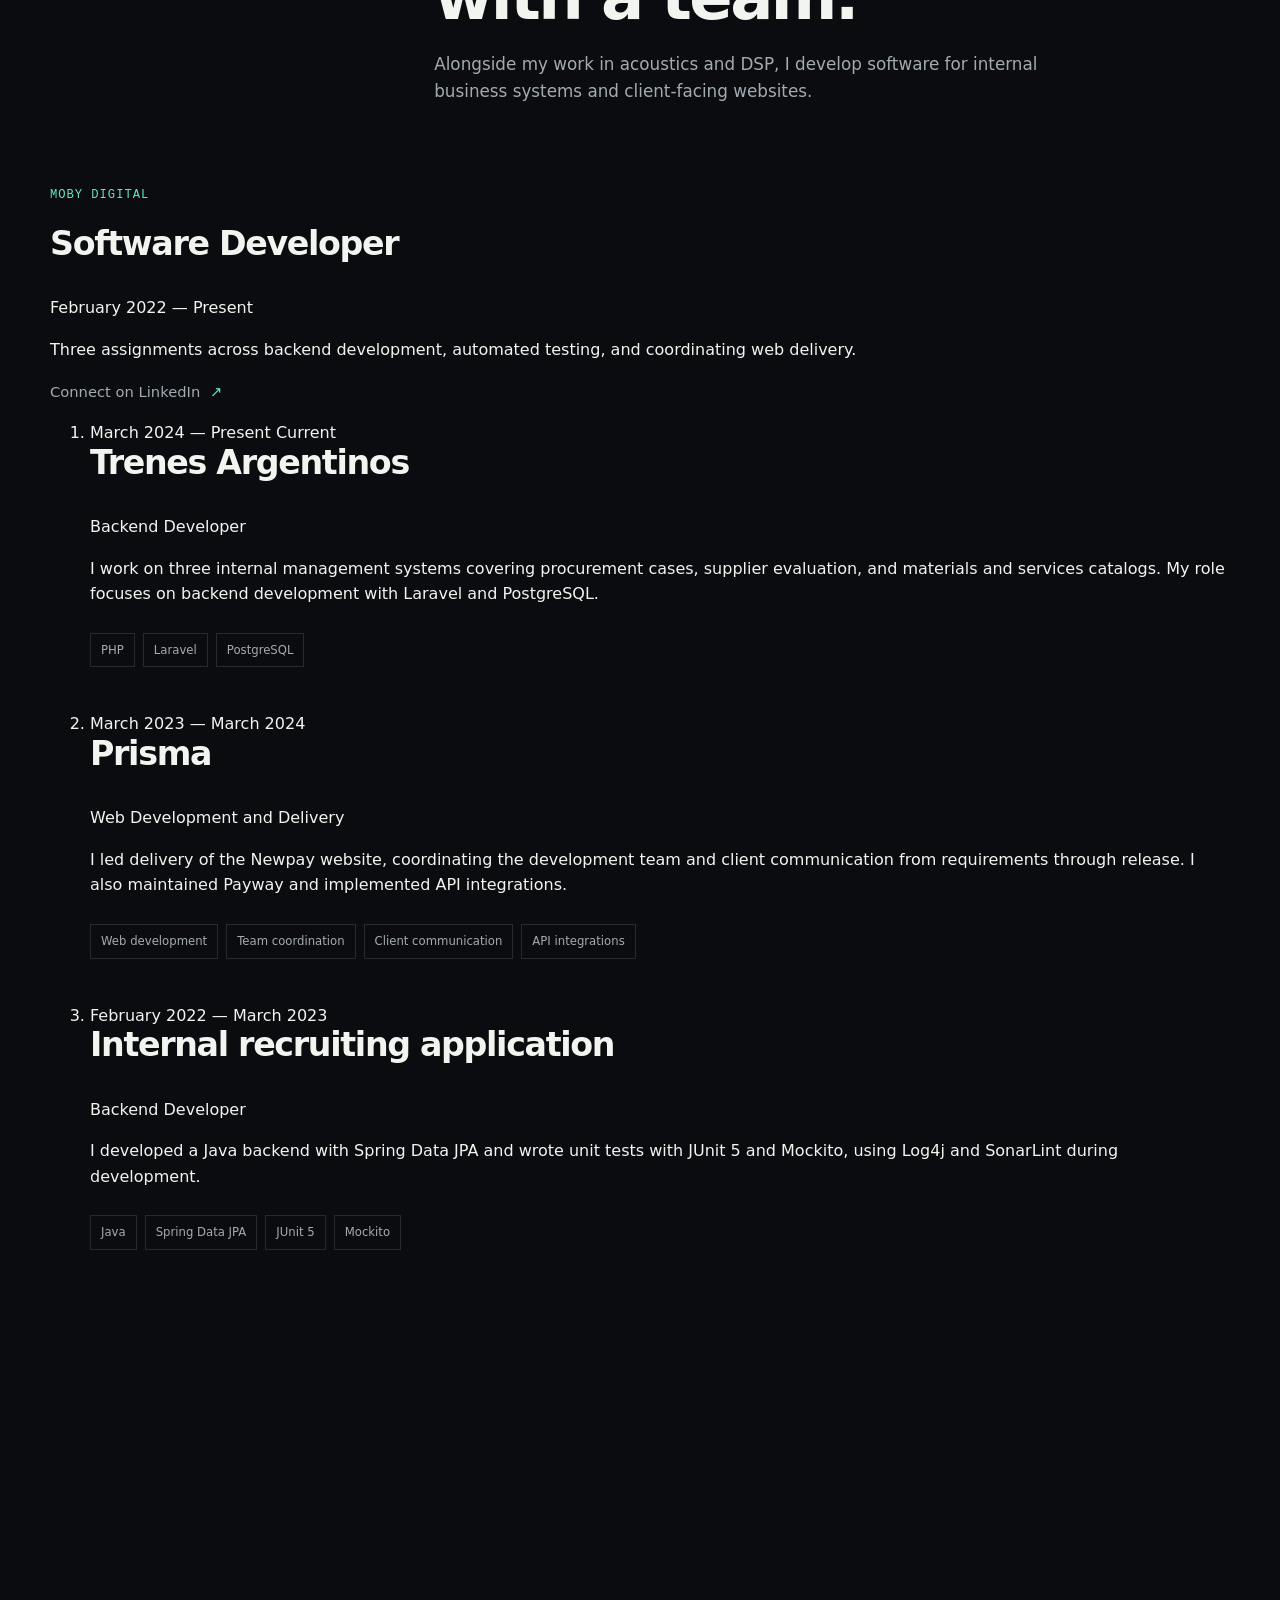
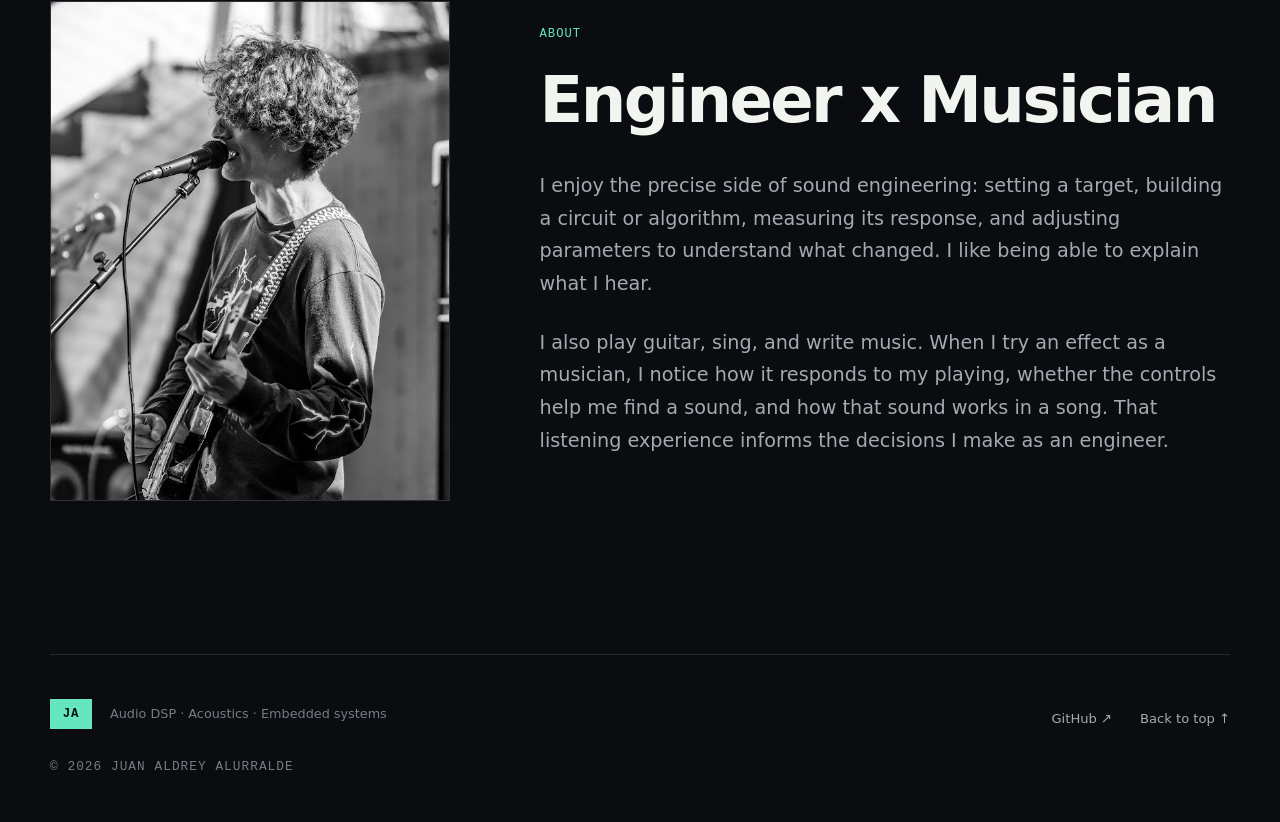
==== commit 307f11f8: "Add professional experience timeline and navigation link" ====
--- a/index.html
+++ b/index.html
@@ -1,204 +1,248 @@
-<!doctype html>
-<html lang="en">
-  <head>
-    <meta charset="utf-8">
-    <meta name="viewport" content="width=device-width, initial-scale=1">
-    <meta name="description" content="Juan Aldrey Alurralde — Sound Engineering portfolio focused on audio DSP, active noise control, acoustic simulation, and electroacoustic design.">
-    <meta name="theme-color" content="#0a0c10">
-    <title>Juan Aldrey Alurralde — Audio DSP & Acoustics</title>
-    <link rel="stylesheet" href="styles.css?v=20260929f">
-    <script src="script.js" defer></script>
-  </head>
-  <body>
-    <header class="site-header">
-      <a class="brand" href="#top" aria-label="Juan Aldrey Alurralde, home">
-        <span class="brand-mark">JA</span>
-        <span class="brand-label">audio systems</span>
-      </a>
-      <button class="nav-toggle" type="button" aria-expanded="false" aria-controls="site-nav">
-        <span class="sr-only">Open navigation</span>
-        <span></span><span></span>
-      </button>
-      <nav id="site-nav" class="site-nav" aria-label="Main navigation">
-        <a href="#work">Work</a>
-        <a href="#practice">Practice</a>
-        <a href="#about">About</a>
-        <a href="https://github.com/JuanAldrey" target="_blank" rel="noreferrer">GitHub ↗</a>
-      </nav>
-    </header>
-
-    <main id="top">
-      <section class="hero section-shell">
-          <div class="scope-display" aria-hidden="true">
-            <svg viewBox="0 0 640 210" role="img">
-              <defs>
-                <linearGradient id="signalFade" x1="0" x2="1">
-                  <stop offset="0" stop-color="#66e6bf" stop-opacity="0"></stop>
-                  <stop offset="0.18" stop-color="#66e6bf"></stop>
-                  <stop offset="0.82" stop-color="#66e6bf"></stop>
-                  <stop offset="1" stop-color="#66e6bf" stop-opacity="0"></stop>
-                </linearGradient>
-              </defs>
-              <path class="grid-line" d="M0 35H640M0 70H640M0 105H640M0 140H640M0 175H640M80 0V210M160 0V210M240 0V210M320 0V210M400 0V210M480 0V210M560 0V210"></path>
-              <path class="signal-line" d="M0 106 C34 106,38 106,54 106 C72 106,72 58,90 58 C108 58,108 154,126 154 C144 154,144 84,162 84 C180 84,180 126,198 126 C216 126,216 96,234 96 C252 96,252 115,270 115 C288 115,288 102,306 102 C324 102,324 111,342 111 C360 111,360 97,378 97 C396 97,396 120,414 120 C432 120,432 78,450 78 C468 78,468 143,486 143 C504 143,504 52,522 52 C540 52,540 160,558 160 C576 160,576 106,594 106 H640"></path>
-            </svg>
-          </div>
-        <div class="hero-copy reveal">
-          <p class="eyebrow"><span class="status-dot"></span> Juan Aldrey Alurralde</p>
-          <h1>I study sound, then design<br>and build ways to shape it.</h1>
-          <p class="hero-intro">My work explores sound from different perspectives: acoustic, electronic and digital. That has led me from measuring and simulating acoustic systems, to building analog audio hardware, to developing DSP applications and active noise control algorithms.</p>
-          <div class="hero-actions">
-            <a class="button button-primary" href="#work">View selected work</a>
-            <a class="text-link" href="https://github.com/JuanAldrey" target="_blank" rel="noreferrer">Explore my GitHub <span>↗</span></a>
-          </div>
-        </div>
-
-        <aside class="signal-card reveal" aria-label="Current profile">
-          <div class="signal-card-top">
-            <span>PROFILE / 2026</span>
-            <span class="live-label">ACTIVE</span>
-          </div>
-          <figure class="profile-photo">
-            <img src="assets/images/juan-portrait.png" alt="Juan Aldrey Alurralde outdoors by the water">
-          </figure>
-          <dl class="profile-grid">
-            <div><dt>Base</dt><dd>Buenos Aires, AR</dd></div>
-            <div><dt>Focus</dt><dd>Audio DSP + Acoustics</dd></div>
-            <div><dt>Current</dt><dd>Embedded ANC thesis</dd></div>
-            <div><dt>Tools</dt><dd>Python · C · FEM</dd></div>
-          </dl>
-        </aside>
-      </section>
-
-      <section id="work" class="section-shell section-block">
-        <div class="section-heading reveal">
-          <p class="eyebrow">Selected work</p>
-          <h2>Selected projects</h2>
-          <p>Hardware and software projects developed during my studies and ongoing research.</p>
-        </div>
-
-        <div class="project-carousel" aria-label="Selected projects">
-          <div class="project-carousel-track" id="project-carousel-track">
-        <a class="project-card project-card-featured reveal" href="projects/room-modal-optimizer/">
-          <div class="project-visual project-visual-interface">
-            <img src="assets/images/modal-optimizer-interface.webp" alt="Room Modes Optimizer interface showing the room geometry, microphone positions, and simulated frequency responses">
-            <span class="project-index">01</span>
-          </div>
-          <div class="project-summary">
-            <div class="project-kicker"><span>Computational acoustics</span><span>2026</span></div>
-            <p class="project-card-note">Research paper · To be presented at JAAS on November 27, 2026</p>
-            <h3>Room Modes Optimizer</h3>
-            <p>Frequency-domain FEM and genetic search to compare and improve low-frequency responses across a small-room listening area.</p>
-            <ul class="tag-list" aria-label="Project topics"><li>FEM</li><li>Room acoustics</li><li>Optimization</li><li>Python</li></ul>
-            <span class="card-link">View case study <span>→</span></span>
-          </div>
-        </a>
-
-        <a class="project-card project-card-featured reveal" href="projects/anc-practice-library/">
-          <div class="project-visual project-visual-anc">
-            <img class="anc-diagram-image" src="assets/images/anc-fxlms-diagram.svg" alt="Filtered-x LMS diagram: primary and secondary acoustic paths, adaptive filter, secondary path estimate, and error feedback">
-            <span class="project-index">02</span>
-          </div>
-          <div class="project-summary">
-            <div class="project-kicker"><span>Active noise control</span><span>2026</span></div>
-            <p class="project-card-note">Independent study · Python notebooks</p>
-            <h3>ANC Practice Library</h3>
-            <p>Implementations and experiments with single- and multichannel active noise control, drawing on Elliott's 2001 book <em>Signal Processing for Active Control</em> and research papers.</p>
-            <ul class="tag-list" aria-label="Project topics"><li>ANC</li><li>Adaptive filters</li><li>Simulation</li><li>Python</li></ul>
-            <span class="card-link">View case study <span>→</span></span>
-          </div>
-        </a>
-
-        <a class="project-card project-card-featured reveal" href="projects/digital-delay/">
-          <div class="project-visual project-visual-delay"><img src="assets/images/delay-pcb-front.png" alt="Altium 3D rendering of the delay pedal PCB"><span class="project-index">03</span></div>
-          <div class="project-summary"><div class="project-kicker"><span>Audio electronics</span><span>2024</span></div><p class="project-card-note">Circuit simulation &amp; PCB design</p><h3>Digital Delay Pedal</h3><p>A PT2399 guitar delay developed through circuit analysis, tone-control simulation, and a compact four-layer PCB designed in Altium.</p><ul class="tag-list" aria-label="Project topics"><li>Audio effects</li><li>Circuit simulation</li><li>PCB design</li><li>Altium</li></ul><span class="card-link">View case study <span>→</span></span></div>
-        </a>
-        <a class="project-card project-card-featured reveal" href="projects/harmonic-tremolo/">
-          <div class="project-visual">
-            <img src="assets/images/tremolo-workbench-hero.jpg" alt="Harmonic tremolo pedal prototype on a workbench beside an oscilloscope">
-            <span class="project-index">04</span>
-          </div>
-          <div class="project-summary">
-            <div class="project-kicker">
-              <span>Analog electronics</span>
-              <span>2024</span>
-            </div>
-            <p class="project-card-note">Presented at CAPER &amp; WorkShow · 2024</p>
-            <h3>Analog Harmonic Tremolo</h3>
-            <p>A guitar effect that splits the signal into two frequency bands and modulates them in opposition through LED–LDR optocouplers.</p>
-            <ul class="tag-list" aria-label="Project topics">
-              <li>Audio effects</li>
-              <li>Analog filters</li>
-              <li>Optical control</li>
-              <li>Prototyping</li>
-            </ul>
-            <span class="card-link">View case study <span>→</span></span>
-          </div>
-        </a>
-
-          </div>
-          <div class="project-carousel-controls" aria-label="Project carousel controls">
-            <span class="project-carousel-count" aria-live="polite"><span data-carousel-current>01</span> / <span data-carousel-total>04</span></span>
-            <div class="project-carousel-buttons">
-              <button type="button" class="project-carousel-arrow" data-carousel-prev aria-label="Previous project" aria-controls="project-carousel-track">←</button>
-              <button type="button" class="project-carousel-arrow" data-carousel-next aria-label="Next project" aria-controls="project-carousel-track">→</button>
-            </div>
-          </div>
-        </div>
-      </section>
-
-      <section id="practice" class="practice-section section-block">
-        <div class="section-shell">
-          <div class="section-heading reveal">
-            <p class="eyebrow">Engineering practice</p>
-            <h2>Areas of work</h2>
-          </div>
-          <div class="practice-grid">
-            <article class="practice-card reveal">
-              <svg class="practice-icon" viewBox="0 0 64 64" fill="none" stroke="currentColor" stroke-width="1.5" stroke-linecap="round" stroke-linejoin="round" aria-hidden="true"><path d="M5 46h54M9 10v42"/><path d="M12 35h7l5-13 8 27 7-20 5 7h9"/><circle cx="24" cy="22" r="2"/><circle cx="39" cy="29" r="2"/></svg>
-              <h3>Algorithms</h3>
-              <p>Acoustic analysis, audio signal processing and adaptive real-time systems.</p>
-              <p class="practice-tools">Python · C</p>
-            </article>
-            <article class="practice-card reveal">
-              <svg class="practice-icon" viewBox="0 0 64 64" fill="none" stroke="currentColor" stroke-width="1.5" stroke-linecap="round" stroke-linejoin="round" aria-hidden="true"><rect x="9" y="9" width="32" height="46" rx="2"/><circle cx="25" cy="38" r="10"/><circle cx="25" cy="18" r="3"/><path d="M47 18c5 4 5 10 0 14M52 13c8 7 8 18 0 25"/></svg>
-              <h3>Physical systems</h3>
-              <p>Embedded audio, electroacoustic prototypes, transducers and analog electronics.</p>
-              <p class="practice-tools">STM32 · Bare metal programming</p>
-            </article>
-            <article class="practice-card reveal">
-              <svg class="practice-icon" viewBox="0 0 64 64" fill="none" stroke="currentColor" stroke-width="1.5" stroke-linecap="round" stroke-linejoin="round" aria-hidden="true"><path d="M9 19 33 8l22 11v26L31 56 9 44V19Z"/><path d="m9 19 22 12 24-12M31 31v25M17 23v24M41 26v24M9 32l22 12 24-12"/><circle cx="31" cy="31" r="3" fill="currentColor" stroke="none"/></svg>
-              <h3>Simulation</h3>
-              <p>Room acoustics, wave-based models, numerical optimization, and reproducible computational workflows.</p>
-              <p class="practice-tools">FEM · Gmsh · DOLFINx · Pyroom acoustics</p>
-            </article>
-          </div>
-        </div>
-      </section>
-
-      <section id="about" class="about section-shell section-block">
-        <figure class="about-photo reveal">
-          <img src="assets/images/playing-guitar.jpeg" alt="Juan Aldrey Alurralde singing and playing guitar onstage" loading="lazy">
-        </figure>
-        <div class="about-copy reveal">
-          <p class="eyebrow">About</p>
-          <h2>Engineer x Musician</h2>
-          <p>I enjoy the precise side of sound engineering: setting a target, building a circuit or algorithm, measuring its response, and adjusting parameters to understand what changed. I like being able to explain what I hear.</p>
-          <p>I also play guitar, sing, and write music. When I try an effect as a musician, I notice how it responds to my playing, whether the controls help me find a sound, and how that sound works in a song. That listening experience informs the decisions I make as an engineer.</p>
-        </div>
-      </section>
-    </main>
-
-    <footer class="site-footer section-shell">
-      <div>
-        <span class="brand-mark">JA</span>
-        <p>Audio DSP · Acoustics · Embedded systems</p>
-      </div>
-      <div class="footer-links">
-        <a href="https://github.com/JuanAldrey" target="_blank" rel="noreferrer">GitHub ↗</a>
-        <a href="#top">Back to top ↑</a>
-      </div>
-      <p class="copyright">© <span data-year></span> Juan Aldrey Alurralde</p>
-    </footer>
-  </body>
-</html>
+<!doctype html>
+<html lang="en">
+  <head>
+    <meta charset="utf-8">
+    <meta name="viewport" content="width=device-width, initial-scale=1">
+    <meta name="description" content="Juan Aldrey Alurralde — Sound Engineering portfolio focused on audio DSP, active noise control, acoustic simulation, and electroacoustic design.">
+    <meta name="theme-color" content="#0a0c10">
+    <title>Juan Aldrey Alurralde — Audio DSP & Acoustics</title>
+    <link rel="stylesheet" href="styles.css?v=20261012-experience">
+    <script src="script.js" defer></script>
+  </head>
+  <body>
+    <header class="site-header">
+      <a class="brand" href="#top" aria-label="Juan Aldrey Alurralde, home">
+        <span class="brand-mark">JA</span>
+        <span class="brand-label">audio systems</span>
+      </a>
+      <button class="nav-toggle" type="button" aria-expanded="false" aria-controls="site-nav">
+        <span class="sr-only">Open navigation</span>
+        <span></span><span></span>
+      </button>
+      <nav id="site-nav" class="site-nav" aria-label="Main navigation">
+        <a href="#work">Work</a>
+        <a href="#practice">Practice</a>
+        <a href="#experience">Experience</a>
+        <a href="#about">About</a>
+        <a href="https://github.com/JuanAldrey" target="_blank" rel="noreferrer">GitHub ↗</a>
+      </nav>
+    </header>
+
+    <main id="top">
+      <section class="hero section-shell">
+          <div class="scope-display" aria-hidden="true">
+            <svg viewBox="0 0 640 210" role="img">
+              <defs>
+                <linearGradient id="signalFade" x1="0" x2="1">
+                  <stop offset="0" stop-color="#66e6bf" stop-opacity="0"></stop>
+                  <stop offset="0.18" stop-color="#66e6bf"></stop>
+                  <stop offset="0.82" stop-color="#66e6bf"></stop>
+                  <stop offset="1" stop-color="#66e6bf" stop-opacity="0"></stop>
+                </linearGradient>
+              </defs>
+              <path class="grid-line" d="M0 35H640M0 70H640M0 105H640M0 140H640M0 175H640M80 0V210M160 0V210M240 0V210M320 0V210M400 0V210M480 0V210M560 0V210"></path>
+              <path class="signal-line" d="M0 106 C34 106,38 106,54 106 C72 106,72 58,90 58 C108 58,108 154,126 154 C144 154,144 84,162 84 C180 84,180 126,198 126 C216 126,216 96,234 96 C252 96,252 115,270 115 C288 115,288 102,306 102 C324 102,324 111,342 111 C360 111,360 97,378 97 C396 97,396 120,414 120 C432 120,432 78,450 78 C468 78,468 143,486 143 C504 143,504 52,522 52 C540 52,540 160,558 160 C576 160,576 106,594 106 H640"></path>
+            </svg>
+          </div>
+        <div class="hero-copy reveal">
+          <p class="eyebrow"><span class="status-dot"></span> Juan Aldrey Alurralde</p>
+          <h1>I study sound, then design<br>and build ways to shape it.</h1>
+          <p class="hero-intro">My work explores sound from different perspectives: acoustic, electronic and digital. That has led me from measuring and simulating acoustic systems, to building analog audio hardware, to developing DSP applications and active noise control algorithms.</p>
+          <div class="hero-actions">
+            <a class="button button-primary" href="#work">View selected work</a>
+            <a class="text-link" href="https://github.com/JuanAldrey" target="_blank" rel="noreferrer">Explore my GitHub <span>↗</span></a>
+          </div>
+        </div>
+
+        <aside class="signal-card reveal" aria-label="Current profile">
+          <div class="signal-card-top">
+            <span>PROFILE / 2026</span>
+            <span class="live-label">ACTIVE</span>
+          </div>
+          <figure class="profile-photo">
+            <img src="assets/images/juan-portrait.png" alt="Juan Aldrey Alurralde outdoors by the water">
+          </figure>
+          <dl class="profile-grid">
+            <div><dt>Base</dt><dd>Buenos Aires, AR</dd></div>
+            <div><dt>Focus</dt><dd>Audio DSP + Acoustics</dd></div>
+            <div><dt>Current</dt><dd>Embedded ANC thesis</dd></div>
+            <div><dt>Tools</dt><dd>Python · C · FEM</dd></div>
+          </dl>
+        </aside>
+      </section>
+
+      <section id="work" class="section-shell section-block">
+        <div class="section-heading reveal">
+          <p class="eyebrow">Selected work</p>
+          <h2>Selected projects</h2>
+          <p>Hardware and software projects developed during my studies and ongoing research.</p>
+        </div>
+
+        <div class="project-carousel" aria-label="Selected projects">
+          <div class="project-carousel-track" id="project-carousel-track">
+        <a class="project-card project-card-featured reveal" href="projects/room-modal-optimizer/">
+          <div class="project-visual project-visual-interface">
+            <img src="assets/images/modal-optimizer-interface.webp" alt="Room Modes Optimizer interface showing the room geometry, microphone positions, and simulated frequency responses">
+            <span class="project-index">01</span>
+          </div>
+          <div class="project-summary">
+            <div class="project-kicker"><span>Computational acoustics</span><span>2026</span></div>
+            <p class="project-card-note">Research paper · To be presented at JAAS on November 27, 2026</p>
+            <h3>Room Modes Optimizer</h3>
+            <p>Frequency-domain FEM and genetic search to compare and improve low-frequency responses across a small-room listening area.</p>
+            <ul class="tag-list" aria-label="Project topics"><li>FEM</li><li>Room acoustics</li><li>Optimization</li><li>Python</li></ul>
+            <span class="card-link">View case study <span>→</span></span>
+          </div>
+        </a>
+
+        <a class="project-card project-card-featured reveal" href="projects/anc-practice-library/">
+          <div class="project-visual project-visual-anc">
+            <img class="anc-diagram-image" src="assets/images/anc-fxlms-diagram.svg" alt="Filtered-x LMS diagram: primary and secondary acoustic paths, adaptive filter, secondary path estimate, and error feedback">
+            <span class="project-index">02</span>
+          </div>
+          <div class="project-summary">
+            <div class="project-kicker"><span>Active noise control</span><span>2026</span></div>
+            <p class="project-card-note">Independent study · Python notebooks</p>
+            <h3>ANC Practice Library</h3>
+            <p>Implementations and experiments with single- and multichannel active noise control, drawing on Elliott's 2001 book <em>Signal Processing for Active Control</em> and research papers.</p>
+            <ul class="tag-list" aria-label="Project topics"><li>ANC</li><li>Adaptive filters</li><li>Simulation</li><li>Python</li></ul>
+            <span class="card-link">View case study <span>→</span></span>
+          </div>
+        </a>
+
+        <a class="project-card project-card-featured reveal" href="projects/digital-delay/">
+          <div class="project-visual project-visual-delay"><img src="assets/images/delay-pcb-front.png" alt="Altium 3D rendering of the delay pedal PCB"><span class="project-index">03</span></div>
+          <div class="project-summary"><div class="project-kicker"><span>Audio electronics</span><span>2024</span></div><p class="project-card-note">Circuit simulation &amp; PCB design</p><h3>Digital Delay Pedal</h3><p>A PT2399 guitar delay developed through circuit analysis, tone-control simulation, and a compact four-layer PCB designed in Altium.</p><ul class="tag-list" aria-label="Project topics"><li>Audio effects</li><li>Circuit simulation</li><li>PCB design</li><li>Altium</li></ul><span class="card-link">View case study <span>→</span></span></div>
+        </a>
+        <a class="project-card project-card-featured reveal" href="projects/harmonic-tremolo/">
+          <div class="project-visual">
+            <img src="assets/images/tremolo-workbench-hero.jpg" alt="Harmonic tremolo pedal prototype on a workbench beside an oscilloscope">
+            <span class="project-index">04</span>
+          </div>
+          <div class="project-summary">
+            <div class="project-kicker">
+              <span>Analog electronics</span>
+              <span>2024</span>
+            </div>
+            <p class="project-card-note">Presented at CAPER &amp; WorkShow · 2024</p>
+            <h3>Analog Harmonic Tremolo</h3>
+            <p>A guitar effect that splits the signal into two frequency bands and modulates them in opposition through LED–LDR optocouplers.</p>
+            <ul class="tag-list" aria-label="Project topics">
+              <li>Audio effects</li>
+              <li>Analog filters</li>
+              <li>Optical control</li>
+              <li>Prototyping</li>
+            </ul>
+            <span class="card-link">View case study <span>→</span></span>
+          </div>
+        </a>
+
+          </div>
+          <div class="project-carousel-controls" aria-label="Project carousel controls">
+            <span class="project-carousel-count" aria-live="polite"><span data-carousel-current>01</span> / <span data-carousel-total>04</span></span>
+            <div class="project-carousel-buttons">
+              <button type="button" class="project-carousel-arrow" data-carousel-prev aria-label="Previous project" aria-controls="project-carousel-track">←</button>
+              <button type="button" class="project-carousel-arrow" data-carousel-next aria-label="Next project" aria-controls="project-carousel-track">→</button>
+            </div>
+          </div>
+        </div>
+      </section>
+
+      <section id="practice" class="practice-section section-block">
+        <div class="section-shell">
+          <div class="section-heading reveal">
+            <p class="eyebrow">Engineering practice</p>
+            <h2>Areas of work</h2>
+          </div>
+          <div class="practice-grid">
+            <article class="practice-card reveal">
+              <svg class="practice-icon" viewBox="0 0 64 64" fill="none" stroke="currentColor" stroke-width="1.5" stroke-linecap="round" stroke-linejoin="round" aria-hidden="true"><path d="M5 46h54M9 10v42"/><path d="M12 35h7l5-13 8 27 7-20 5 7h9"/><circle cx="24" cy="22" r="2"/><circle cx="39" cy="29" r="2"/></svg>
+              <h3>Algorithms</h3>
+              <p>Acoustic analysis, audio signal processing and adaptive real-time systems.</p>
+              <p class="practice-tools">Python · C</p>
+            </article>
+            <article class="practice-card reveal">
+              <svg class="practice-icon" viewBox="0 0 64 64" fill="none" stroke="currentColor" stroke-width="1.5" stroke-linecap="round" stroke-linejoin="round" aria-hidden="true"><rect x="9" y="9" width="32" height="46" rx="2"/><circle cx="25" cy="38" r="10"/><circle cx="25" cy="18" r="3"/><path d="M47 18c5 4 5 10 0 14M52 13c8 7 8 18 0 25"/></svg>
+              <h3>Physical systems</h3>
+              <p>Embedded audio, electroacoustic prototypes, transducers and analog electronics.</p>
+              <p class="practice-tools">STM32 · Bare metal programming</p>
+            </article>
+            <article class="practice-card reveal">
+              <svg class="practice-icon" viewBox="0 0 64 64" fill="none" stroke="currentColor" stroke-width="1.5" stroke-linecap="round" stroke-linejoin="round" aria-hidden="true"><path d="M9 19 33 8l22 11v26L31 56 9 44V19Z"/><path d="m9 19 22 12 24-12M31 31v25M17 23v24M41 26v24M9 32l22 12 24-12"/><circle cx="31" cy="31" r="3" fill="currentColor" stroke="none"/></svg>
+              <h3>Simulation</h3>
+              <p>Room acoustics, wave-based models, numerical optimization, and reproducible computational workflows.</p>
+              <p class="practice-tools">FEM · Gmsh · DOLFINx · Pyroom acoustics</p>
+            </article>
+          </div>
+        </div>
+      </section>
+
+      <section id="experience" class="experience-section section-shell section-block" aria-labelledby="experience-title">
+        <div class="section-heading reveal">
+          <p class="eyebrow">Professional experience</p>
+          <h2 id="experience-title">Building software<br>with a team.</h2>
+          <p>Alongside my work in acoustics and DSP, I develop software for internal business systems and client-facing websites.</p>
+        </div>
+
+        <div class="experience-layout">
+          <div class="experience-employer reveal">
+            <p class="eyebrow">Moby Digital</p>
+            <h3>Software Developer</h3>
+            <p class="experience-tenure"><time datetime="2022-02">February 2022</time> — Present</p>
+            <p>Three assignments across backend development, automated testing, and coordinating web delivery.</p>
+            <a class="text-link" href="https://www.linkedin.com/in/juan-aldrey-504068218/" target="_blank" rel="noreferrer">Connect on LinkedIn <span>↗</span></a>
+          </div>
+
+          <ol class="experience-timeline" aria-label="Moby Digital assignments, most recent first">
+            <li class="experience-entry reveal">
+              <div class="experience-date"><time datetime="2024-03">March 2024</time> — Present <span class="experience-current">Current</span></div>
+              <h3>Trenes Argentinos</h3>
+              <p class="experience-role">Backend Developer</p>
+              <p>I work on three internal management systems covering procurement cases, supplier evaluation, and materials and services catalogs. My role focuses on backend development with Laravel and PostgreSQL.</p>
+              <ul class="tag-list" aria-label="Technologies used at Trenes Argentinos"><li>PHP</li><li>Laravel</li><li>PostgreSQL</li></ul>
+            </li>
+            <li class="experience-entry reveal">
+              <div class="experience-date"><time datetime="2023-03">March 2023</time> — <time datetime="2024-03">March 2024</time></div>
+              <h3>Prisma</h3>
+              <p class="experience-role">Web Development and Delivery</p>
+              <p>I led delivery of the Newpay website, coordinating the development team and client communication from requirements through release. I also maintained Payway and implemented API integrations.</p>
+              <ul class="tag-list" aria-label="Areas of work for Prisma"><li>Web development</li><li>Team coordination</li><li>Client communication</li><li>API integrations</li></ul>
+            </li>
+            <li class="experience-entry reveal">
+              <div class="experience-date"><time datetime="2022-02">February 2022</time> — <time datetime="2023-03">March 2023</time></div>
+              <h3>Internal recruiting application</h3>
+              <p class="experience-role">Backend Developer</p>
+              <p>I developed a Java backend with Spring Data JPA and wrote unit tests with JUnit 5 and Mockito, using Log4j and SonarLint during development.</p>
+              <ul class="tag-list" aria-label="Technologies used on the recruiting application"><li>Java</li><li>Spring Data JPA</li><li>JUnit 5</li><li>Mockito</li></ul>
+            </li>
+          </ol>
+        </div>
+      </section>
+
+      <section id="about" class="about section-shell section-block">
+        <figure class="about-photo reveal">
+          <img src="assets/images/playing-guitar.jpeg" alt="Juan Aldrey Alurralde singing and playing guitar onstage" loading="lazy">
+        </figure>
+        <div class="about-copy reveal">
+          <p class="eyebrow">About</p>
+          <h2>Engineer x Musician</h2>
+          <p>I enjoy the precise side of sound engineering: setting a target, building a circuit or algorithm, measuring its response, and adjusting parameters to understand what changed. I like being able to explain what I hear.</p>
+          <p>I also play guitar, sing, and write music. When I try an effect as a musician, I notice how it responds to my playing, whether the controls help me find a sound, and how that sound works in a song. That listening experience informs the decisions I make as an engineer.</p>
+        </div>
+      </section>
+    </main>
+
+    <footer class="site-footer section-shell">
+      <div>
+        <span class="brand-mark">JA</span>
+        <p>Audio DSP · Acoustics · Embedded systems</p>
+      </div>
+      <div class="footer-links">
+        <a href="https://github.com/JuanAldrey" target="_blank" rel="noreferrer">GitHub ↗</a>
+        <a href="#top">Back to top ↑</a>
+      </div>
+      <p class="copyright">© <span data-year></span> Juan Aldrey Alurralde</p>
+    </footer>
+  </body>
+</html>
+
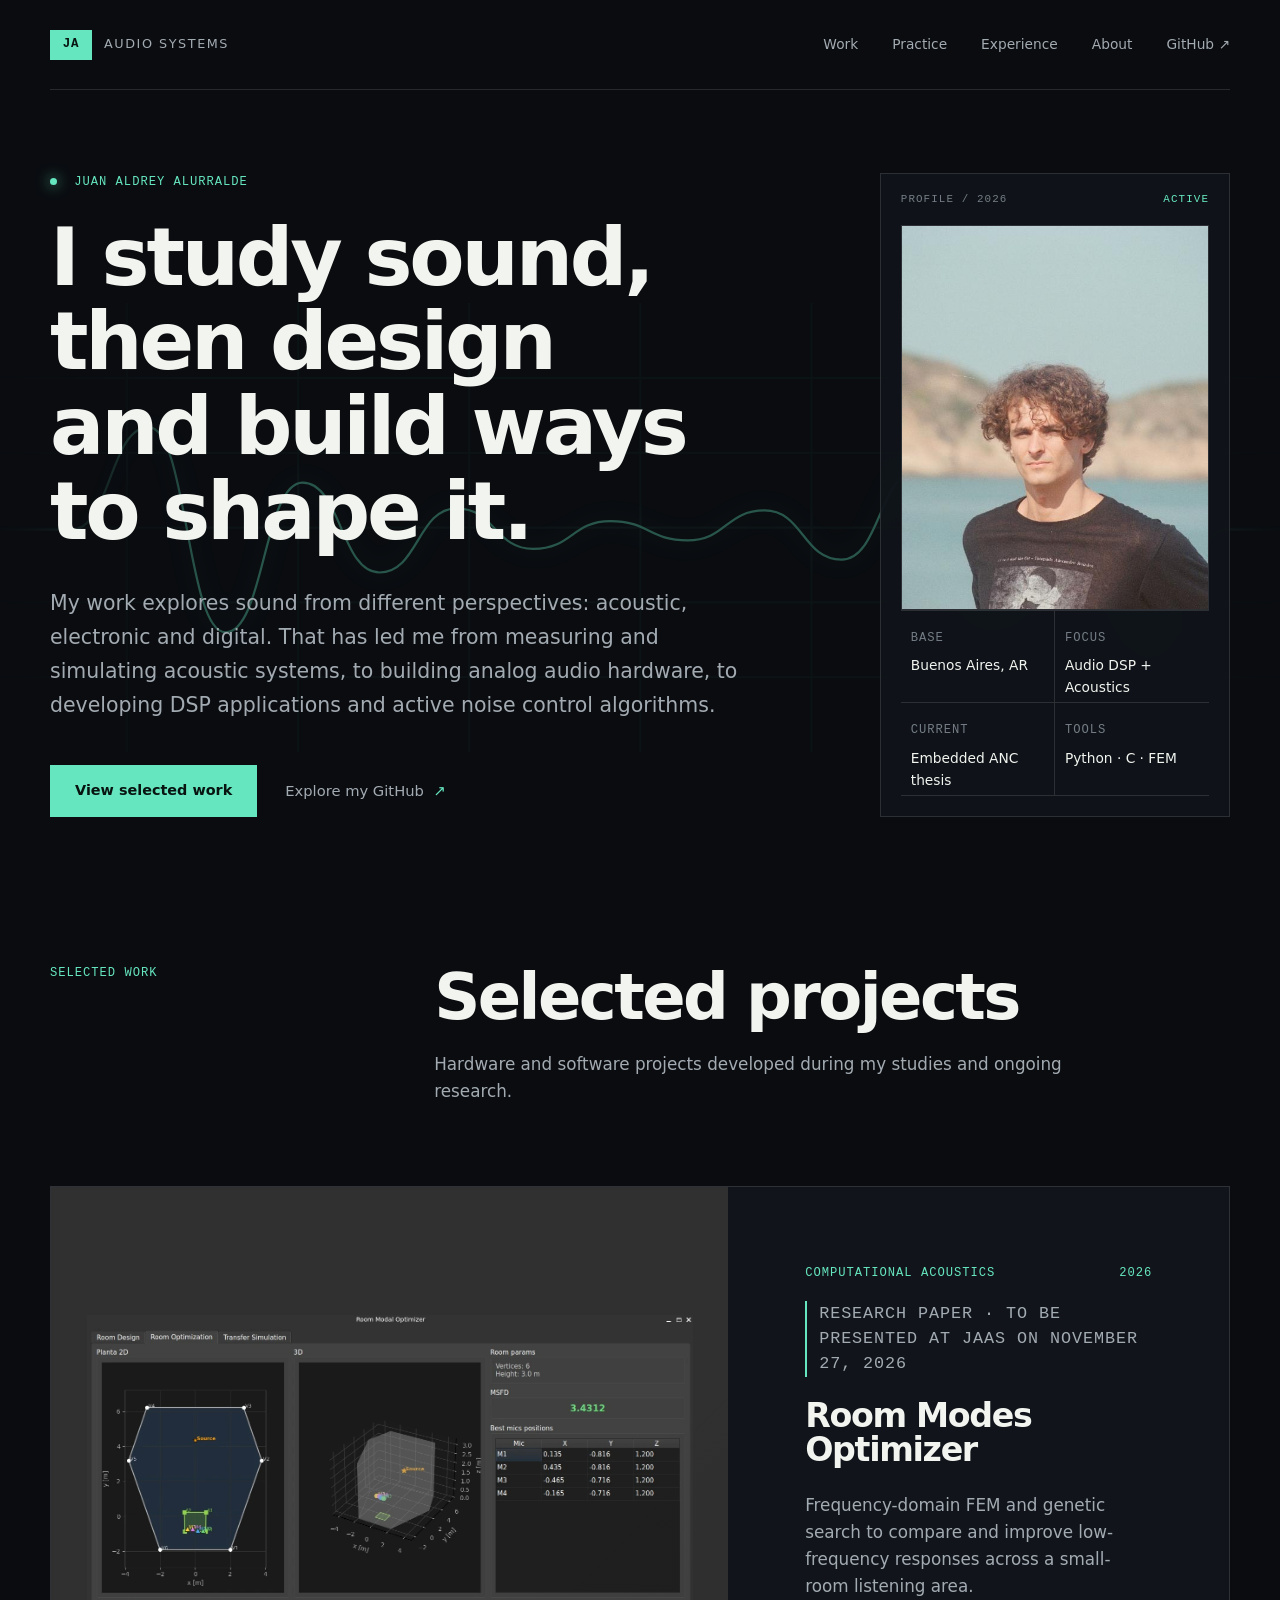
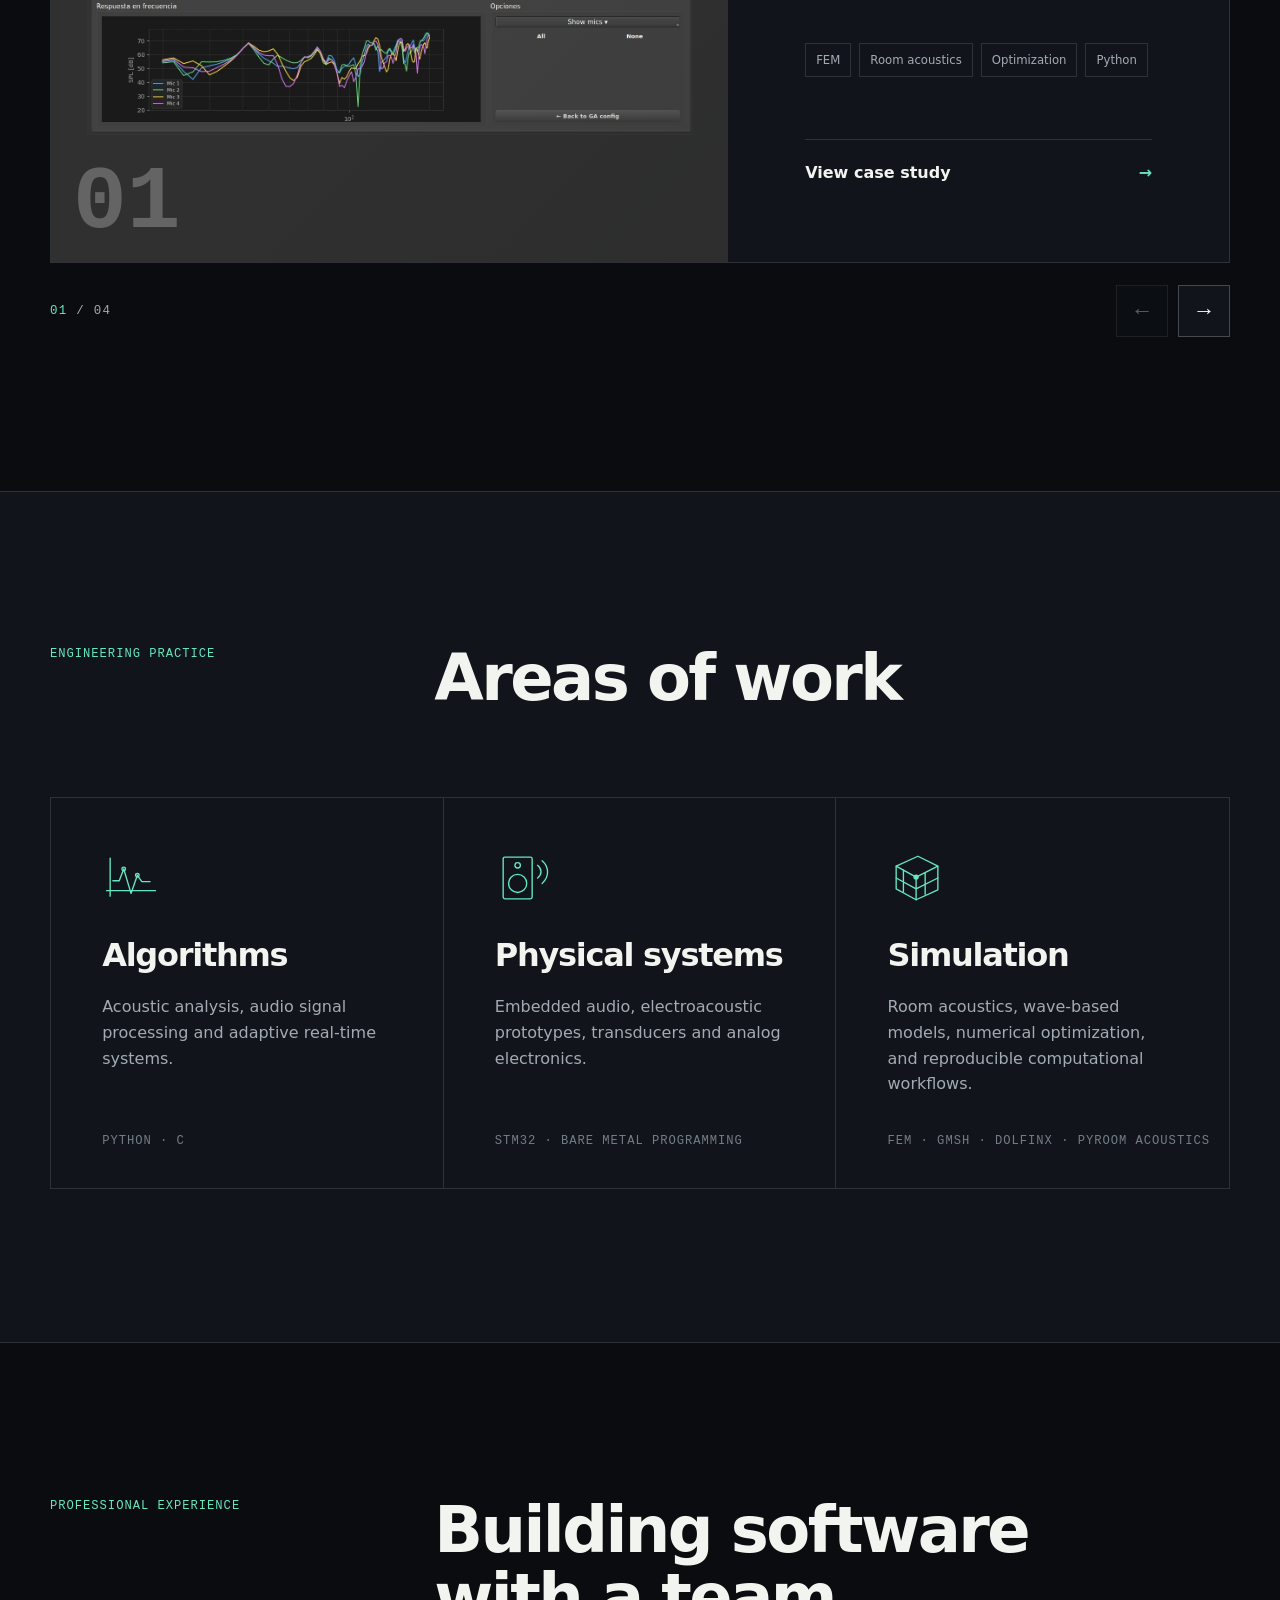
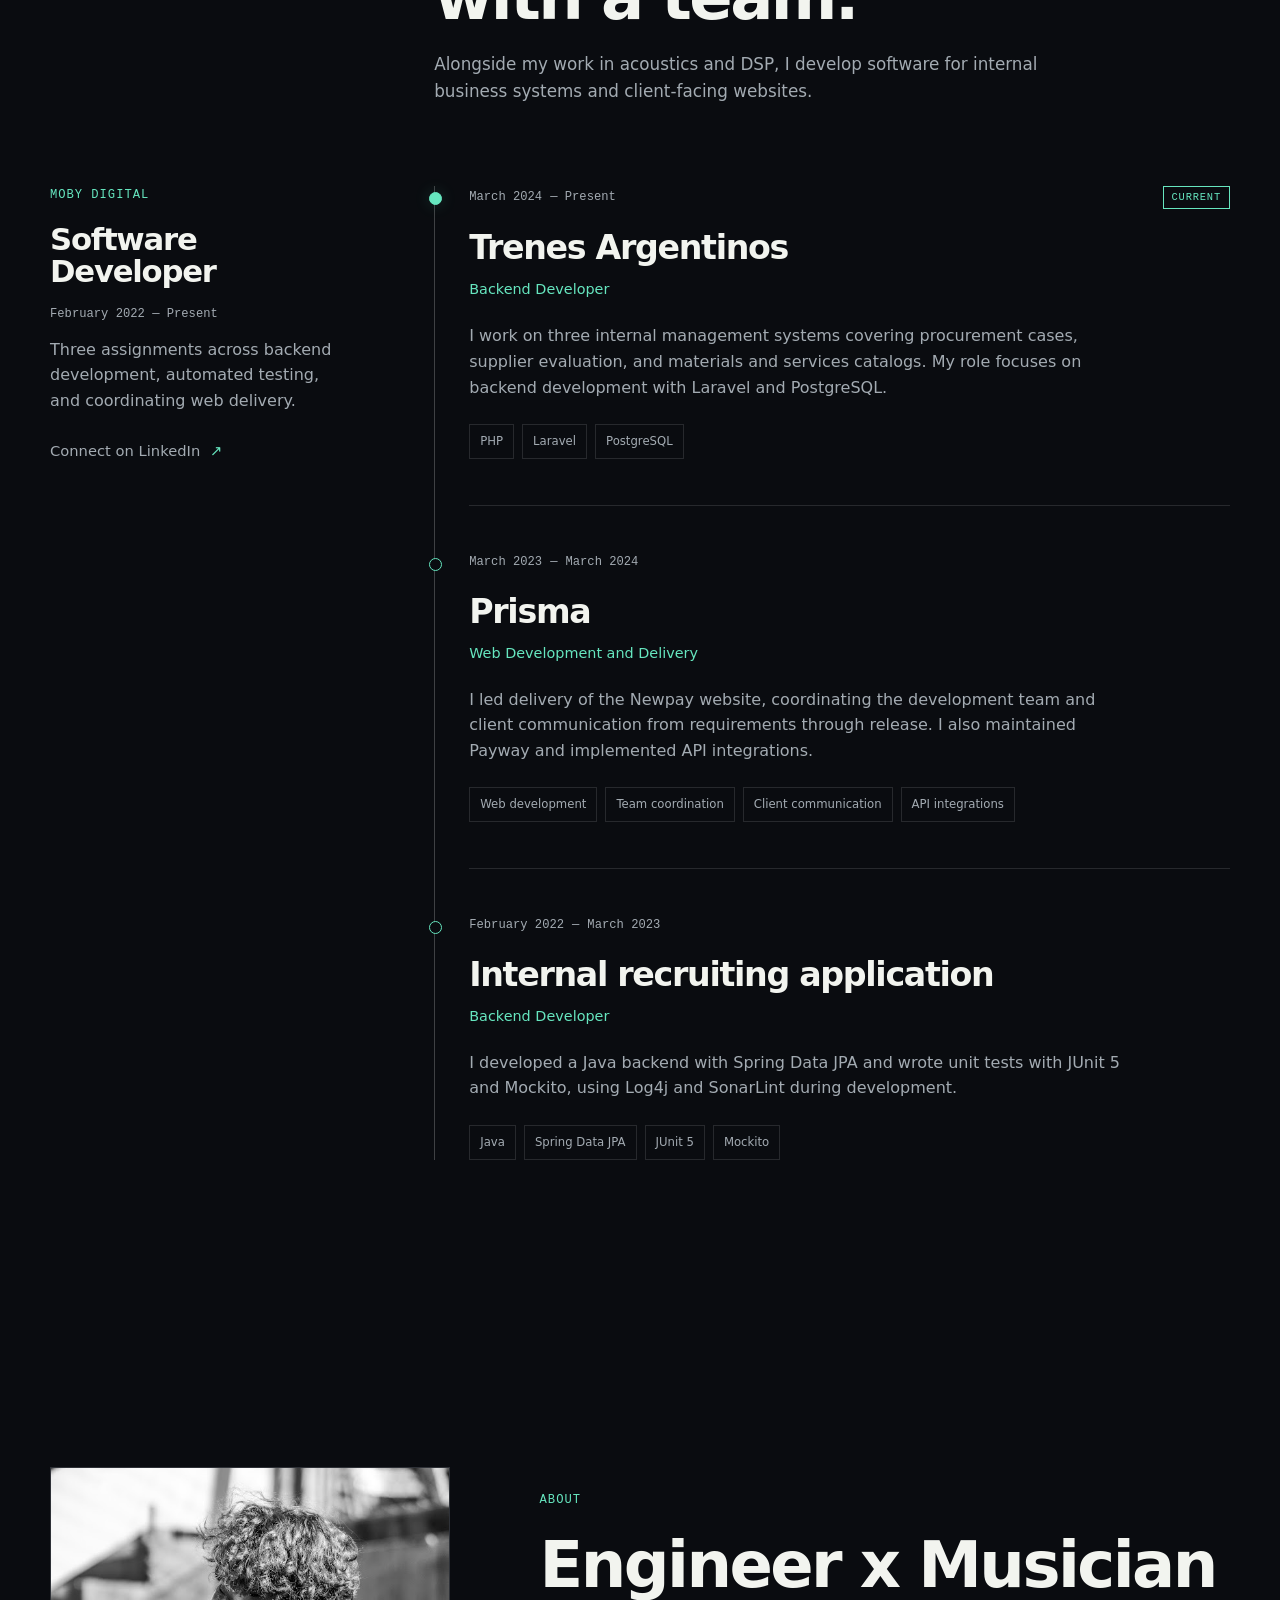
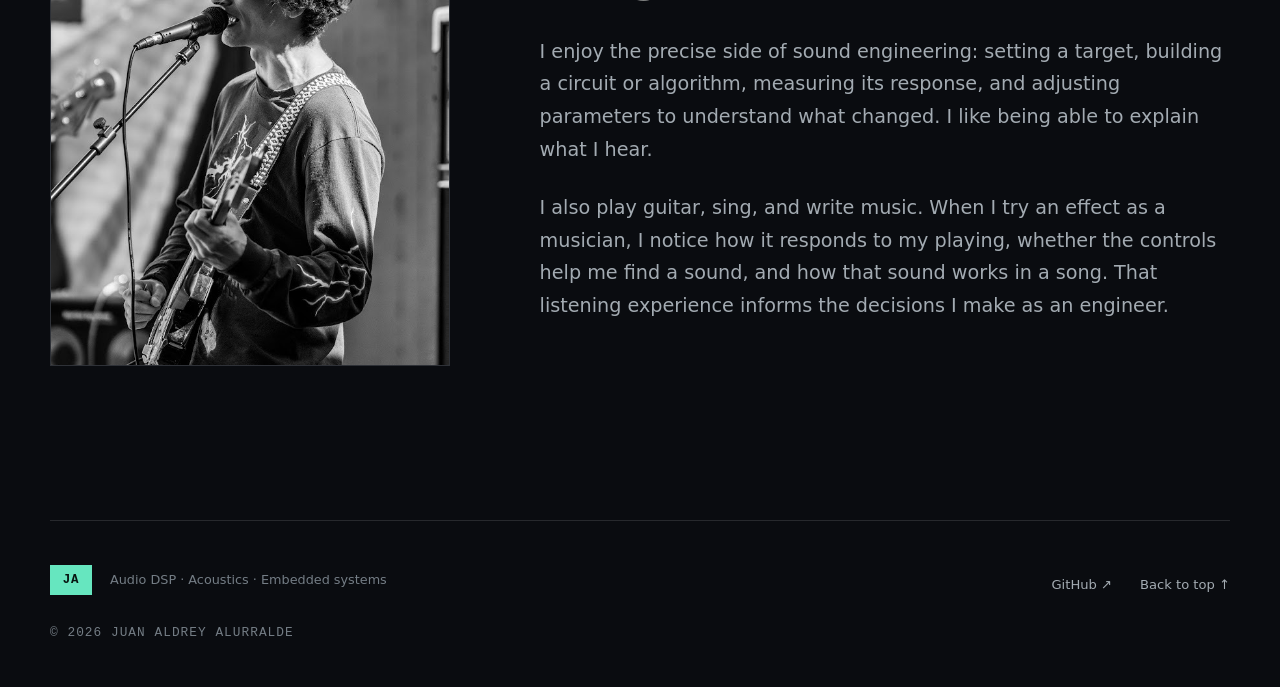
==== commit a9d41f14: "Preserve existing HTML line endings" ====
--- a/index.html
+++ b/index.html
@@ -1,248 +1,247 @@
-<!doctype html>
-<html lang="en">
-  <head>
-    <meta charset="utf-8">
-    <meta name="viewport" content="width=device-width, initial-scale=1">
-    <meta name="description" content="Juan Aldrey Alurralde — Sound Engineering portfolio focused on audio DSP, active noise control, acoustic simulation, and electroacoustic design.">
-    <meta name="theme-color" content="#0a0c10">
-    <title>Juan Aldrey Alurralde — Audio DSP & Acoustics</title>
-    <link rel="stylesheet" href="styles.css?v=20261012-experience">
-    <script src="script.js" defer></script>
-  </head>
-  <body>
-    <header class="site-header">
-      <a class="brand" href="#top" aria-label="Juan Aldrey Alurralde, home">
-        <span class="brand-mark">JA</span>
-        <span class="brand-label">audio systems</span>
-      </a>
-      <button class="nav-toggle" type="button" aria-expanded="false" aria-controls="site-nav">
-        <span class="sr-only">Open navigation</span>
-        <span></span><span></span>
-      </button>
-      <nav id="site-nav" class="site-nav" aria-label="Main navigation">
-        <a href="#work">Work</a>
-        <a href="#practice">Practice</a>
-        <a href="#experience">Experience</a>
-        <a href="#about">About</a>
-        <a href="https://github.com/JuanAldrey" target="_blank" rel="noreferrer">GitHub ↗</a>
-      </nav>
-    </header>
-
-    <main id="top">
-      <section class="hero section-shell">
-          <div class="scope-display" aria-hidden="true">
-            <svg viewBox="0 0 640 210" role="img">
-              <defs>
-                <linearGradient id="signalFade" x1="0" x2="1">
-                  <stop offset="0" stop-color="#66e6bf" stop-opacity="0"></stop>
-                  <stop offset="0.18" stop-color="#66e6bf"></stop>
-                  <stop offset="0.82" stop-color="#66e6bf"></stop>
-                  <stop offset="1" stop-color="#66e6bf" stop-opacity="0"></stop>
-                </linearGradient>
-              </defs>
-              <path class="grid-line" d="M0 35H640M0 70H640M0 105H640M0 140H640M0 175H640M80 0V210M160 0V210M240 0V210M320 0V210M400 0V210M480 0V210M560 0V210"></path>
-              <path class="signal-line" d="M0 106 C34 106,38 106,54 106 C72 106,72 58,90 58 C108 58,108 154,126 154 C144 154,144 84,162 84 C180 84,180 126,198 126 C216 126,216 96,234 96 C252 96,252 115,270 115 C288 115,288 102,306 102 C324 102,324 111,342 111 C360 111,360 97,378 97 C396 97,396 120,414 120 C432 120,432 78,450 78 C468 78,468 143,486 143 C504 143,504 52,522 52 C540 52,540 160,558 160 C576 160,576 106,594 106 H640"></path>
-            </svg>
-          </div>
-        <div class="hero-copy reveal">
-          <p class="eyebrow"><span class="status-dot"></span> Juan Aldrey Alurralde</p>
-          <h1>I study sound, then design<br>and build ways to shape it.</h1>
-          <p class="hero-intro">My work explores sound from different perspectives: acoustic, electronic and digital. That has led me from measuring and simulating acoustic systems, to building analog audio hardware, to developing DSP applications and active noise control algorithms.</p>
-          <div class="hero-actions">
-            <a class="button button-primary" href="#work">View selected work</a>
-            <a class="text-link" href="https://github.com/JuanAldrey" target="_blank" rel="noreferrer">Explore my GitHub <span>↗</span></a>
-          </div>
-        </div>
-
-        <aside class="signal-card reveal" aria-label="Current profile">
-          <div class="signal-card-top">
-            <span>PROFILE / 2026</span>
-            <span class="live-label">ACTIVE</span>
-          </div>
-          <figure class="profile-photo">
-            <img src="assets/images/juan-portrait.png" alt="Juan Aldrey Alurralde outdoors by the water">
-          </figure>
-          <dl class="profile-grid">
-            <div><dt>Base</dt><dd>Buenos Aires, AR</dd></div>
-            <div><dt>Focus</dt><dd>Audio DSP + Acoustics</dd></div>
-            <div><dt>Current</dt><dd>Embedded ANC thesis</dd></div>
-            <div><dt>Tools</dt><dd>Python · C · FEM</dd></div>
-          </dl>
-        </aside>
-      </section>
-
-      <section id="work" class="section-shell section-block">
-        <div class="section-heading reveal">
-          <p class="eyebrow">Selected work</p>
-          <h2>Selected projects</h2>
-          <p>Hardware and software projects developed during my studies and ongoing research.</p>
-        </div>
-
-        <div class="project-carousel" aria-label="Selected projects">
-          <div class="project-carousel-track" id="project-carousel-track">
-        <a class="project-card project-card-featured reveal" href="projects/room-modal-optimizer/">
-          <div class="project-visual project-visual-interface">
-            <img src="assets/images/modal-optimizer-interface.webp" alt="Room Modes Optimizer interface showing the room geometry, microphone positions, and simulated frequency responses">
-            <span class="project-index">01</span>
-          </div>
-          <div class="project-summary">
-            <div class="project-kicker"><span>Computational acoustics</span><span>2026</span></div>
-            <p class="project-card-note">Research paper · To be presented at JAAS on November 27, 2026</p>
-            <h3>Room Modes Optimizer</h3>
-            <p>Frequency-domain FEM and genetic search to compare and improve low-frequency responses across a small-room listening area.</p>
-            <ul class="tag-list" aria-label="Project topics"><li>FEM</li><li>Room acoustics</li><li>Optimization</li><li>Python</li></ul>
-            <span class="card-link">View case study <span>→</span></span>
-          </div>
-        </a>
-
-        <a class="project-card project-card-featured reveal" href="projects/anc-practice-library/">
-          <div class="project-visual project-visual-anc">
-            <img class="anc-diagram-image" src="assets/images/anc-fxlms-diagram.svg" alt="Filtered-x LMS diagram: primary and secondary acoustic paths, adaptive filter, secondary path estimate, and error feedback">
-            <span class="project-index">02</span>
-          </div>
-          <div class="project-summary">
-            <div class="project-kicker"><span>Active noise control</span><span>2026</span></div>
-            <p class="project-card-note">Independent study · Python notebooks</p>
-            <h3>ANC Practice Library</h3>
-            <p>Implementations and experiments with single- and multichannel active noise control, drawing on Elliott's 2001 book <em>Signal Processing for Active Control</em> and research papers.</p>
-            <ul class="tag-list" aria-label="Project topics"><li>ANC</li><li>Adaptive filters</li><li>Simulation</li><li>Python</li></ul>
-            <span class="card-link">View case study <span>→</span></span>
-          </div>
-        </a>
-
-        <a class="project-card project-card-featured reveal" href="projects/digital-delay/">
-          <div class="project-visual project-visual-delay"><img src="assets/images/delay-pcb-front.png" alt="Altium 3D rendering of the delay pedal PCB"><span class="project-index">03</span></div>
-          <div class="project-summary"><div class="project-kicker"><span>Audio electronics</span><span>2024</span></div><p class="project-card-note">Circuit simulation &amp; PCB design</p><h3>Digital Delay Pedal</h3><p>A PT2399 guitar delay developed through circuit analysis, tone-control simulation, and a compact four-layer PCB designed in Altium.</p><ul class="tag-list" aria-label="Project topics"><li>Audio effects</li><li>Circuit simulation</li><li>PCB design</li><li>Altium</li></ul><span class="card-link">View case study <span>→</span></span></div>
-        </a>
-        <a class="project-card project-card-featured reveal" href="projects/harmonic-tremolo/">
-          <div class="project-visual">
-            <img src="assets/images/tremolo-workbench-hero.jpg" alt="Harmonic tremolo pedal prototype on a workbench beside an oscilloscope">
-            <span class="project-index">04</span>
-          </div>
-          <div class="project-summary">
-            <div class="project-kicker">
-              <span>Analog electronics</span>
-              <span>2024</span>
-            </div>
-            <p class="project-card-note">Presented at CAPER &amp; WorkShow · 2024</p>
-            <h3>Analog Harmonic Tremolo</h3>
-            <p>A guitar effect that splits the signal into two frequency bands and modulates them in opposition through LED–LDR optocouplers.</p>
-            <ul class="tag-list" aria-label="Project topics">
-              <li>Audio effects</li>
-              <li>Analog filters</li>
-              <li>Optical control</li>
-              <li>Prototyping</li>
-            </ul>
-            <span class="card-link">View case study <span>→</span></span>
-          </div>
-        </a>
-
-          </div>
-          <div class="project-carousel-controls" aria-label="Project carousel controls">
-            <span class="project-carousel-count" aria-live="polite"><span data-carousel-current>01</span> / <span data-carousel-total>04</span></span>
-            <div class="project-carousel-buttons">
-              <button type="button" class="project-carousel-arrow" data-carousel-prev aria-label="Previous project" aria-controls="project-carousel-track">←</button>
-              <button type="button" class="project-carousel-arrow" data-carousel-next aria-label="Next project" aria-controls="project-carousel-track">→</button>
-            </div>
-          </div>
-        </div>
-      </section>
-
-      <section id="practice" class="practice-section section-block">
-        <div class="section-shell">
-          <div class="section-heading reveal">
-            <p class="eyebrow">Engineering practice</p>
-            <h2>Areas of work</h2>
-          </div>
-          <div class="practice-grid">
-            <article class="practice-card reveal">
-              <svg class="practice-icon" viewBox="0 0 64 64" fill="none" stroke="currentColor" stroke-width="1.5" stroke-linecap="round" stroke-linejoin="round" aria-hidden="true"><path d="M5 46h54M9 10v42"/><path d="M12 35h7l5-13 8 27 7-20 5 7h9"/><circle cx="24" cy="22" r="2"/><circle cx="39" cy="29" r="2"/></svg>
-              <h3>Algorithms</h3>
-              <p>Acoustic analysis, audio signal processing and adaptive real-time systems.</p>
-              <p class="practice-tools">Python · C</p>
-            </article>
-            <article class="practice-card reveal">
-              <svg class="practice-icon" viewBox="0 0 64 64" fill="none" stroke="currentColor" stroke-width="1.5" stroke-linecap="round" stroke-linejoin="round" aria-hidden="true"><rect x="9" y="9" width="32" height="46" rx="2"/><circle cx="25" cy="38" r="10"/><circle cx="25" cy="18" r="3"/><path d="M47 18c5 4 5 10 0 14M52 13c8 7 8 18 0 25"/></svg>
-              <h3>Physical systems</h3>
-              <p>Embedded audio, electroacoustic prototypes, transducers and analog electronics.</p>
-              <p class="practice-tools">STM32 · Bare metal programming</p>
-            </article>
-            <article class="practice-card reveal">
-              <svg class="practice-icon" viewBox="0 0 64 64" fill="none" stroke="currentColor" stroke-width="1.5" stroke-linecap="round" stroke-linejoin="round" aria-hidden="true"><path d="M9 19 33 8l22 11v26L31 56 9 44V19Z"/><path d="m9 19 22 12 24-12M31 31v25M17 23v24M41 26v24M9 32l22 12 24-12"/><circle cx="31" cy="31" r="3" fill="currentColor" stroke="none"/></svg>
-              <h3>Simulation</h3>
-              <p>Room acoustics, wave-based models, numerical optimization, and reproducible computational workflows.</p>
-              <p class="practice-tools">FEM · Gmsh · DOLFINx · Pyroom acoustics</p>
-            </article>
-          </div>
-        </div>
-      </section>
-
-      <section id="experience" class="experience-section section-shell section-block" aria-labelledby="experience-title">
-        <div class="section-heading reveal">
-          <p class="eyebrow">Professional experience</p>
-          <h2 id="experience-title">Building software<br>with a team.</h2>
-          <p>Alongside my work in acoustics and DSP, I develop software for internal business systems and client-facing websites.</p>
-        </div>
-
-        <div class="experience-layout">
-          <div class="experience-employer reveal">
-            <p class="eyebrow">Moby Digital</p>
-            <h3>Software Developer</h3>
-            <p class="experience-tenure"><time datetime="2022-02">February 2022</time> — Present</p>
-            <p>Three assignments across backend development, automated testing, and coordinating web delivery.</p>
-            <a class="text-link" href="https://www.linkedin.com/in/juan-aldrey-504068218/" target="_blank" rel="noreferrer">Connect on LinkedIn <span>↗</span></a>
-          </div>
-
-          <ol class="experience-timeline" aria-label="Moby Digital assignments, most recent first">
-            <li class="experience-entry reveal">
-              <div class="experience-date"><time datetime="2024-03">March 2024</time> — Present <span class="experience-current">Current</span></div>
-              <h3>Trenes Argentinos</h3>
-              <p class="experience-role">Backend Developer</p>
-              <p>I work on three internal management systems covering procurement cases, supplier evaluation, and materials and services catalogs. My role focuses on backend development with Laravel and PostgreSQL.</p>
-              <ul class="tag-list" aria-label="Technologies used at Trenes Argentinos"><li>PHP</li><li>Laravel</li><li>PostgreSQL</li></ul>
-            </li>
-            <li class="experience-entry reveal">
-              <div class="experience-date"><time datetime="2023-03">March 2023</time> — <time datetime="2024-03">March 2024</time></div>
-              <h3>Prisma</h3>
-              <p class="experience-role">Web Development and Delivery</p>
-              <p>I led delivery of the Newpay website, coordinating the development team and client communication from requirements through release. I also maintained Payway and implemented API integrations.</p>
-              <ul class="tag-list" aria-label="Areas of work for Prisma"><li>Web development</li><li>Team coordination</li><li>Client communication</li><li>API integrations</li></ul>
-            </li>
-            <li class="experience-entry reveal">
-              <div class="experience-date"><time datetime="2022-02">February 2022</time> — <time datetime="2023-03">March 2023</time></div>
-              <h3>Internal recruiting application</h3>
-              <p class="experience-role">Backend Developer</p>
-              <p>I developed a Java backend with Spring Data JPA and wrote unit tests with JUnit 5 and Mockito, using Log4j and SonarLint during development.</p>
-              <ul class="tag-list" aria-label="Technologies used on the recruiting application"><li>Java</li><li>Spring Data JPA</li><li>JUnit 5</li><li>Mockito</li></ul>
-            </li>
-          </ol>
-        </div>
-      </section>
-
-      <section id="about" class="about section-shell section-block">
-        <figure class="about-photo reveal">
-          <img src="assets/images/playing-guitar.jpeg" alt="Juan Aldrey Alurralde singing and playing guitar onstage" loading="lazy">
-        </figure>
-        <div class="about-copy reveal">
-          <p class="eyebrow">About</p>
-          <h2>Engineer x Musician</h2>
-          <p>I enjoy the precise side of sound engineering: setting a target, building a circuit or algorithm, measuring its response, and adjusting parameters to understand what changed. I like being able to explain what I hear.</p>
-          <p>I also play guitar, sing, and write music. When I try an effect as a musician, I notice how it responds to my playing, whether the controls help me find a sound, and how that sound works in a song. That listening experience informs the decisions I make as an engineer.</p>
-        </div>
-      </section>
-    </main>
-
-    <footer class="site-footer section-shell">
-      <div>
-        <span class="brand-mark">JA</span>
-        <p>Audio DSP · Acoustics · Embedded systems</p>
-      </div>
-      <div class="footer-links">
-        <a href="https://github.com/JuanAldrey" target="_blank" rel="noreferrer">GitHub ↗</a>
-        <a href="#top">Back to top ↑</a>
-      </div>
-      <p class="copyright">© <span data-year></span> Juan Aldrey Alurralde</p>
-    </footer>
-  </body>
-</html>
-
+<!doctype html>
+<html lang="en">
+  <head>
+    <meta charset="utf-8">
+    <meta name="viewport" content="width=device-width, initial-scale=1">
+    <meta name="description" content="Juan Aldrey Alurralde — Sound Engineering portfolio focused on audio DSP, active noise control, acoustic simulation, and electroacoustic design.">
+    <meta name="theme-color" content="#0a0c10">
+    <title>Juan Aldrey Alurralde — Audio DSP & Acoustics</title>
+    <link rel="stylesheet" href="styles.css?v=20261012-experience">
+    <script src="script.js" defer></script>
+  </head>
+  <body>
+    <header class="site-header">
+      <a class="brand" href="#top" aria-label="Juan Aldrey Alurralde, home">
+        <span class="brand-mark">JA</span>
+        <span class="brand-label">audio systems</span>
+      </a>
+      <button class="nav-toggle" type="button" aria-expanded="false" aria-controls="site-nav">
+        <span class="sr-only">Open navigation</span>
+        <span></span><span></span>
+      </button>
+      <nav id="site-nav" class="site-nav" aria-label="Main navigation">
+        <a href="#work">Work</a>
+        <a href="#practice">Practice</a>
+        <a href="#experience">Experience</a>
+        <a href="#about">About</a>
+        <a href="https://github.com/JuanAldrey" target="_blank" rel="noreferrer">GitHub ↗</a>
+      </nav>
+    </header>
+
+    <main id="top">
+      <section class="hero section-shell">
+          <div class="scope-display" aria-hidden="true">
+            <svg viewBox="0 0 640 210" role="img">
+              <defs>
+                <linearGradient id="signalFade" x1="0" x2="1">
+                  <stop offset="0" stop-color="#66e6bf" stop-opacity="0"></stop>
+                  <stop offset="0.18" stop-color="#66e6bf"></stop>
+                  <stop offset="0.82" stop-color="#66e6bf"></stop>
+                  <stop offset="1" stop-color="#66e6bf" stop-opacity="0"></stop>
+                </linearGradient>
+              </defs>
+              <path class="grid-line" d="M0 35H640M0 70H640M0 105H640M0 140H640M0 175H640M80 0V210M160 0V210M240 0V210M320 0V210M400 0V210M480 0V210M560 0V210"></path>
+              <path class="signal-line" d="M0 106 C34 106,38 106,54 106 C72 106,72 58,90 58 C108 58,108 154,126 154 C144 154,144 84,162 84 C180 84,180 126,198 126 C216 126,216 96,234 96 C252 96,252 115,270 115 C288 115,288 102,306 102 C324 102,324 111,342 111 C360 111,360 97,378 97 C396 97,396 120,414 120 C432 120,432 78,450 78 C468 78,468 143,486 143 C504 143,504 52,522 52 C540 52,540 160,558 160 C576 160,576 106,594 106 H640"></path>
+            </svg>
+          </div>
+        <div class="hero-copy reveal">
+          <p class="eyebrow"><span class="status-dot"></span> Juan Aldrey Alurralde</p>
+          <h1>I study sound, then design<br>and build ways to shape it.</h1>
+          <p class="hero-intro">My work explores sound from different perspectives: acoustic, electronic and digital. That has led me from measuring and simulating acoustic systems, to building analog audio hardware, to developing DSP applications and active noise control algorithms.</p>
+          <div class="hero-actions">
+            <a class="button button-primary" href="#work">View selected work</a>
+            <a class="text-link" href="https://github.com/JuanAldrey" target="_blank" rel="noreferrer">Explore my GitHub <span>↗</span></a>
+          </div>
+        </div>
+
+        <aside class="signal-card reveal" aria-label="Current profile">
+          <div class="signal-card-top">
+            <span>PROFILE / 2026</span>
+            <span class="live-label">ACTIVE</span>
+          </div>
+          <figure class="profile-photo">
+            <img src="assets/images/juan-portrait.png" alt="Juan Aldrey Alurralde outdoors by the water">
+          </figure>
+          <dl class="profile-grid">
+            <div><dt>Base</dt><dd>Buenos Aires, AR</dd></div>
+            <div><dt>Focus</dt><dd>Audio DSP + Acoustics</dd></div>
+            <div><dt>Current</dt><dd>Embedded ANC thesis</dd></div>
+            <div><dt>Tools</dt><dd>Python · C · FEM</dd></div>
+          </dl>
+        </aside>
+      </section>
+
+      <section id="work" class="section-shell section-block">
+        <div class="section-heading reveal">
+          <p class="eyebrow">Selected work</p>
+          <h2>Selected projects</h2>
+          <p>Hardware and software projects developed during my studies and ongoing research.</p>
+        </div>
+
+        <div class="project-carousel" aria-label="Selected projects">
+          <div class="project-carousel-track" id="project-carousel-track">
+        <a class="project-card project-card-featured reveal" href="projects/room-modal-optimizer/">
+          <div class="project-visual project-visual-interface">
+            <img src="assets/images/modal-optimizer-interface.webp" alt="Room Modes Optimizer interface showing the room geometry, microphone positions, and simulated frequency responses">
+            <span class="project-index">01</span>
+          </div>
+          <div class="project-summary">
+            <div class="project-kicker"><span>Computational acoustics</span><span>2026</span></div>
+            <p class="project-card-note">Research paper · To be presented at JAAS on November 27, 2026</p>
+            <h3>Room Modes Optimizer</h3>
+            <p>Frequency-domain FEM and genetic search to compare and improve low-frequency responses across a small-room listening area.</p>
+            <ul class="tag-list" aria-label="Project topics"><li>FEM</li><li>Room acoustics</li><li>Optimization</li><li>Python</li></ul>
+            <span class="card-link">View case study <span>→</span></span>
+          </div>
+        </a>
+
+        <a class="project-card project-card-featured reveal" href="projects/anc-practice-library/">
+          <div class="project-visual project-visual-anc">
+            <img class="anc-diagram-image" src="assets/images/anc-fxlms-diagram.svg" alt="Filtered-x LMS diagram: primary and secondary acoustic paths, adaptive filter, secondary path estimate, and error feedback">
+            <span class="project-index">02</span>
+          </div>
+          <div class="project-summary">
+            <div class="project-kicker"><span>Active noise control</span><span>2026</span></div>
+            <p class="project-card-note">Independent study · Python notebooks</p>
+            <h3>ANC Practice Library</h3>
+            <p>Implementations and experiments with single- and multichannel active noise control, drawing on Elliott's 2001 book <em>Signal Processing for Active Control</em> and research papers.</p>
+            <ul class="tag-list" aria-label="Project topics"><li>ANC</li><li>Adaptive filters</li><li>Simulation</li><li>Python</li></ul>
+            <span class="card-link">View case study <span>→</span></span>
+          </div>
+        </a>
+
+        <a class="project-card project-card-featured reveal" href="projects/digital-delay/">
+          <div class="project-visual project-visual-delay"><img src="assets/images/delay-pcb-front.png" alt="Altium 3D rendering of the delay pedal PCB"><span class="project-index">03</span></div>
+          <div class="project-summary"><div class="project-kicker"><span>Audio electronics</span><span>2024</span></div><p class="project-card-note">Circuit simulation &amp; PCB design</p><h3>Digital Delay Pedal</h3><p>A PT2399 guitar delay developed through circuit analysis, tone-control simulation, and a compact four-layer PCB designed in Altium.</p><ul class="tag-list" aria-label="Project topics"><li>Audio effects</li><li>Circuit simulation</li><li>PCB design</li><li>Altium</li></ul><span class="card-link">View case study <span>→</span></span></div>
+        </a>
+        <a class="project-card project-card-featured reveal" href="projects/harmonic-tremolo/">
+          <div class="project-visual">
+            <img src="assets/images/tremolo-workbench-hero.jpg" alt="Harmonic tremolo pedal prototype on a workbench beside an oscilloscope">
+            <span class="project-index">04</span>
+          </div>
+          <div class="project-summary">
+            <div class="project-kicker">
+              <span>Analog electronics</span>
+              <span>2024</span>
+            </div>
+            <p class="project-card-note">Presented at CAPER &amp; WorkShow · 2024</p>
+            <h3>Analog Harmonic Tremolo</h3>
+            <p>A guitar effect that splits the signal into two frequency bands and modulates them in opposition through LED–LDR optocouplers.</p>
+            <ul class="tag-list" aria-label="Project topics">
+              <li>Audio effects</li>
+              <li>Analog filters</li>
+              <li>Optical control</li>
+              <li>Prototyping</li>
+            </ul>
+            <span class="card-link">View case study <span>→</span></span>
+          </div>
+        </a>
+
+          </div>
+          <div class="project-carousel-controls" aria-label="Project carousel controls">
+            <span class="project-carousel-count" aria-live="polite"><span data-carousel-current>01</span> / <span data-carousel-total>04</span></span>
+            <div class="project-carousel-buttons">
+              <button type="button" class="project-carousel-arrow" data-carousel-prev aria-label="Previous project" aria-controls="project-carousel-track">←</button>
+              <button type="button" class="project-carousel-arrow" data-carousel-next aria-label="Next project" aria-controls="project-carousel-track">→</button>
+            </div>
+          </div>
+        </div>
+      </section>
+
+      <section id="practice" class="practice-section section-block">
+        <div class="section-shell">
+          <div class="section-heading reveal">
+            <p class="eyebrow">Engineering practice</p>
+            <h2>Areas of work</h2>
+          </div>
+          <div class="practice-grid">
+            <article class="practice-card reveal">
+              <svg class="practice-icon" viewBox="0 0 64 64" fill="none" stroke="currentColor" stroke-width="1.5" stroke-linecap="round" stroke-linejoin="round" aria-hidden="true"><path d="M5 46h54M9 10v42"/><path d="M12 35h7l5-13 8 27 7-20 5 7h9"/><circle cx="24" cy="22" r="2"/><circle cx="39" cy="29" r="2"/></svg>
+              <h3>Algorithms</h3>
+              <p>Acoustic analysis, audio signal processing and adaptive real-time systems.</p>
+              <p class="practice-tools">Python · C</p>
+            </article>
+            <article class="practice-card reveal">
+              <svg class="practice-icon" viewBox="0 0 64 64" fill="none" stroke="currentColor" stroke-width="1.5" stroke-linecap="round" stroke-linejoin="round" aria-hidden="true"><rect x="9" y="9" width="32" height="46" rx="2"/><circle cx="25" cy="38" r="10"/><circle cx="25" cy="18" r="3"/><path d="M47 18c5 4 5 10 0 14M52 13c8 7 8 18 0 25"/></svg>
+              <h3>Physical systems</h3>
+              <p>Embedded audio, electroacoustic prototypes, transducers and analog electronics.</p>
+              <p class="practice-tools">STM32 · Bare metal programming</p>
+            </article>
+            <article class="practice-card reveal">
+              <svg class="practice-icon" viewBox="0 0 64 64" fill="none" stroke="currentColor" stroke-width="1.5" stroke-linecap="round" stroke-linejoin="round" aria-hidden="true"><path d="M9 19 33 8l22 11v26L31 56 9 44V19Z"/><path d="m9 19 22 12 24-12M31 31v25M17 23v24M41 26v24M9 32l22 12 24-12"/><circle cx="31" cy="31" r="3" fill="currentColor" stroke="none"/></svg>
+              <h3>Simulation</h3>
+              <p>Room acoustics, wave-based models, numerical optimization, and reproducible computational workflows.</p>
+              <p class="practice-tools">FEM · Gmsh · DOLFINx · Pyroom acoustics</p>
+            </article>
+          </div>
+        </div>
+      </section>
+
+      <section id="experience" class="experience-section section-shell section-block" aria-labelledby="experience-title">
+        <div class="section-heading reveal">
+          <p class="eyebrow">Professional experience</p>
+          <h2 id="experience-title">Building software<br>with a team.</h2>
+          <p>Alongside my work in acoustics and DSP, I develop software for internal business systems and client-facing websites.</p>
+        </div>
+
+        <div class="experience-layout">
+          <div class="experience-employer reveal">
+            <p class="eyebrow">Moby Digital</p>
+            <h3>Software Developer</h3>
+            <p class="experience-tenure"><time datetime="2022-02">February 2022</time> — Present</p>
+            <p>Three assignments across backend development, automated testing, and coordinating web delivery.</p>
+            <a class="text-link" href="https://www.linkedin.com/in/juan-aldrey-504068218/" target="_blank" rel="noreferrer">Connect on LinkedIn <span>↗</span></a>
+          </div>
+
+          <ol class="experience-timeline" aria-label="Moby Digital assignments, most recent first">
+            <li class="experience-entry reveal">
+              <div class="experience-date"><time datetime="2024-03">March 2024</time> — Present <span class="experience-current">Current</span></div>
+              <h3>Trenes Argentinos</h3>
+              <p class="experience-role">Backend Developer</p>
+              <p>I work on three internal management systems covering procurement cases, supplier evaluation, and materials and services catalogs. My role focuses on backend development with Laravel and PostgreSQL.</p>
+              <ul class="tag-list" aria-label="Technologies used at Trenes Argentinos"><li>PHP</li><li>Laravel</li><li>PostgreSQL</li></ul>
+            </li>
+            <li class="experience-entry reveal">
+              <div class="experience-date"><time datetime="2023-03">March 2023</time> — <time datetime="2024-03">March 2024</time></div>
+              <h3>Prisma</h3>
+              <p class="experience-role">Web Development and Delivery</p>
+              <p>I led delivery of the Newpay website, coordinating the development team and client communication from requirements through release. I also maintained Payway and implemented API integrations.</p>
+              <ul class="tag-list" aria-label="Areas of work for Prisma"><li>Web development</li><li>Team coordination</li><li>Client communication</li><li>API integrations</li></ul>
+            </li>
+            <li class="experience-entry reveal">
+              <div class="experience-date"><time datetime="2022-02">February 2022</time> — <time datetime="2023-03">March 2023</time></div>
+              <h3>Internal recruiting application</h3>
+              <p class="experience-role">Backend Developer</p>
+              <p>I developed a Java backend with Spring Data JPA and wrote unit tests with JUnit 5 and Mockito, using Log4j and SonarLint during development.</p>
+              <ul class="tag-list" aria-label="Technologies used on the recruiting application"><li>Java</li><li>Spring Data JPA</li><li>JUnit 5</li><li>Mockito</li></ul>
+            </li>
+          </ol>
+        </div>
+      </section>
+
+      <section id="about" class="about section-shell section-block">
+        <figure class="about-photo reveal">
+          <img src="assets/images/playing-guitar.jpeg" alt="Juan Aldrey Alurralde singing and playing guitar onstage" loading="lazy">
+        </figure>
+        <div class="about-copy reveal">
+          <p class="eyebrow">About</p>
+          <h2>Engineer x Musician</h2>
+          <p>I enjoy the precise side of sound engineering: setting a target, building a circuit or algorithm, measuring its response, and adjusting parameters to understand what changed. I like being able to explain what I hear.</p>
+          <p>I also play guitar, sing, and write music. When I try an effect as a musician, I notice how it responds to my playing, whether the controls help me find a sound, and how that sound works in a song. That listening experience informs the decisions I make as an engineer.</p>
+        </div>
+      </section>
+    </main>
+
+    <footer class="site-footer section-shell">
+      <div>
+        <span class="brand-mark">JA</span>
+        <p>Audio DSP · Acoustics · Embedded systems</p>
+      </div>
+      <div class="footer-links">
+        <a href="https://github.com/JuanAldrey" target="_blank" rel="noreferrer">GitHub ↗</a>
+        <a href="#top">Back to top ↑</a>
+      </div>
+      <p class="copyright">© <span data-year></span> Juan Aldrey Alurralde</p>
+    </footer>
+  </body>
+</html>
--- a/styles.css
+++ b/styles.css
@@ -1,490 +1,521 @@
-:root {
-  --bg: #0a0c10;
-  --bg-elevated: #11151b;
-  --surface: #151a21;
-  --surface-soft: #1a2028;
-  --text: #f2f4ef;
-  --muted: #a3abb2;
-  --faint: #747d85;
-  --line: rgba(255, 255, 255, 0.12);
-  --line-strong: rgba(255, 255, 255, 0.22);
-  --accent: #66e6bf;
-  --accent-dark: #092d27;
-  --warm: #ff8b66;
-  --shell: min(1180px, calc(100% - 48px));
-  --radius: 3px;
-}
-
-* { box-sizing: border-box; }
-html { scroll-behavior: smooth; }
-body {
-  margin: 0;
-  background: var(--bg);
-  color: var(--text);
-  font-family: Inter, ui-sans-serif, system-ui, -apple-system, BlinkMacSystemFont, "Segoe UI", sans-serif;
-  font-size: 16px;
-  line-height: 1.6;
-  overflow-x: hidden;
-}
-body::before {
-  content: "";
-  position: fixed;
-  inset: 0;
-  pointer-events: none;
-  opacity: 0.28;
-  background-image: linear-gradient(rgba(255,255,255,.018) 1px, transparent 1px), linear-gradient(90deg, rgba(255,255,255,.018) 1px, transparent 1px);
-  background-size: 32px 32px;
-  mask-image: linear-gradient(to bottom, black, transparent 80%);
-  z-index: -1;
-}
-
-img { display: block; max-width: 100%; }
-a { color: inherit; text-decoration: none; }
-button, a { -webkit-tap-highlight-color: transparent; }
-h1, h2, h3, p { margin-top: 0; }
-h1, h2, h3 { letter-spacing: -0.04em; line-height: 1.05; }
-h1 { font-size: clamp(3.25rem, 7.8vw, 7.25rem); font-weight: 620; }
-h2 { font-size: clamp(2.35rem, 5vw, 4.6rem); font-weight: 590; }
-h3 { font-size: clamp(1.6rem, 2.6vw, 2.5rem); font-weight: 580; }
-
-.sr-only { position: absolute; width: 1px; height: 1px; padding: 0; margin: -1px; overflow: hidden; clip: rect(0,0,0,0); white-space: nowrap; border: 0; }
-.section-shell { width: var(--shell); margin-inline: auto; }
-.section-block { padding-block: clamp(88px, 12vw, 160px); }
-.eyebrow, .mono-note, .project-kicker, dt, .copyright, .practice-tools, .flow-title, figcaption {
-  font-family: "SFMono-Regular", Consolas, "Liberation Mono", monospace;
-  letter-spacing: .08em;
-  text-transform: uppercase;
-  font-size: .76rem;
-}
-.eyebrow { color: var(--accent); margin-bottom: 22px; }
-
-.site-header {
-  width: var(--shell);
-  height: 90px;
-  margin-inline: auto;
-  display: flex;
-  align-items: center;
-  justify-content: space-between;
-  border-bottom: 1px solid var(--line);
-  position: relative;
-  z-index: 10;
-}
-.brand { display: inline-flex; align-items: center; gap: 12px; }
-.brand-mark {
-  display: inline-grid;
-  place-items: center;
-  width: 42px;
-  height: 30px;
-  background: var(--accent);
-  color: #071410;
-  font: 800 .78rem/1 "SFMono-Regular", Consolas, monospace;
-  letter-spacing: .06em;
-}
-.brand-label { color: var(--muted); font-size: .8rem; letter-spacing: .12em; text-transform: uppercase; }
-.site-nav { display: flex; align-items: center; gap: 34px; font-size: .86rem; }
-.site-nav a, .back-link { color: var(--muted); transition: color .2s ease; }
-.site-nav a:hover, .back-link:hover { color: var(--text); }
-.nav-toggle { display: none; background: none; border: 0; padding: 8px; }
-.nav-toggle span:not(.sr-only) { display: block; width: 24px; height: 1px; margin: 6px 0; background: var(--text); }
-
-.hero {
-  min-height: calc(100vh - 90px);
-  padding-top: clamp(42px, 5vw, 72px);
-  padding-bottom: clamp(40px, 5vw, 70px);
-  display: grid;
-  grid-template-columns: minmax(0, 1.35fr) minmax(340px, .65fr);
-  align-items: center;
-  gap: clamp(50px, 8vw, 120px);
-}
-.hero { position: relative; isolation: isolate; }
-.hero > .scope-display { position: absolute; inset: 8% -8% 0; z-index: -1; display: flex; align-items: center; margin: 0; border: 0; background: none; opacity: .34; pointer-events: none; -webkit-mask-image: linear-gradient(90deg, transparent, #000 18%, #000 82%, transparent); mask-image: linear-gradient(90deg, transparent, #000 18%, #000 82%, transparent); }
-.hero > .scope-display svg { width: 100%; height: auto; }
-.hero h1 { max-width: 900px; margin-bottom: 34px; font-size: clamp(3.1rem, 6.3vw, 5.8rem); }
-.hero-intro { max-width: 700px; color: var(--muted); font-size: clamp(1.08rem, 1.6vw, 1.3rem); line-height: 1.65; }
-.status-dot { display: inline-block; width: 7px; height: 7px; margin-right: 9px; background: var(--accent); border-radius: 50%; box-shadow: 0 0 14px var(--accent); }
-.hero-actions, .project-actions { display: flex; align-items: center; gap: 28px; margin-top: 42px; }
-.button { display: inline-flex; align-items: center; justify-content: center; min-height: 52px; padding: 0 24px; border: 1px solid var(--line-strong); font-weight: 650; font-size: .9rem; transition: transform .2s ease, background .2s ease, border-color .2s ease; }
-.button:hover { transform: translateY(-2px); }
-.button-primary { background: var(--accent); color: #071410; border-color: var(--accent); }
-.button-primary:hover { background: #80edcc; }
-.text-link { color: var(--muted); font-size: .92rem; }
-.text-link span { color: var(--accent); margin-left: 5px; }
-
-.signal-card { background: rgba(17,21,27,.86); border: 1px solid var(--line); padding: 20px; backdrop-filter: blur(16px); }
-.signal-card-top { display: flex; justify-content: space-between; color: var(--faint); font: .68rem/1 "SFMono-Regular", Consolas, monospace; letter-spacing: .1em; }
-.live-label { color: var(--accent); }
-.grid-line { fill: none; stroke: rgba(102,230,191,.1); stroke-width: 1; }
-.signal-line { fill: none; stroke: url(#signalFade); stroke-width: 2.2; vector-effect: non-scaling-stroke; filter: drop-shadow(0 0 6px rgba(102,230,191,.6)); }
-.profile-photo { margin: 20px 0 0; overflow: hidden; border: 1px solid var(--line); }
-.profile-photo img { display: block; width: 100%; aspect-ratio: 4 / 5; object-fit: cover; object-position: center 45%; }
-.profile-grid { margin: 0; display: grid; grid-template-columns: 1fr 1fr; border-top: 1px solid var(--line); }
-.profile-grid div { padding: 18px 10px 4px; border-bottom: 1px solid var(--line); }
-.profile-grid div:nth-child(odd) { border-right: 1px solid var(--line); }
-dt { color: var(--faint); margin-bottom: 6px; }
-dd { margin: 0; font-size: .86rem; color: var(--text); }
-
-.section-heading { display: grid; grid-template-columns: .42fr 1fr; column-gap: 50px; align-items: start; margin-bottom: 64px; }
-.section-heading .eyebrow { grid-row: 1 / 3; }
-.section-heading h2 { margin-bottom: 20px; max-width: 800px; }
-.section-heading > p:last-child { color: var(--muted); max-width: 640px; font-size: 1.05rem; }
-#work { padding-top: clamp(56px, 5vw, 76px); }
-
-.project-card { display: grid; grid-template-columns: 1.15fr .85fr; min-height: 560px; background: var(--bg-elevated); border: 1px solid var(--line); overflow: hidden; transition: border-color .25s ease, transform .25s ease; }
-.project-carousel-track { display: flex; gap: 24px; overflow: hidden; scroll-behavior: smooth; }
-.project-carousel-track::-webkit-scrollbar { display: none; }
-.project-carousel-track .project-card { flex: 0 0 100%; scroll-snap-align: start; }
-.project-carousel-controls { display: flex; align-items: center; justify-content: space-between; margin-top: 22px; }
-.project-carousel-count { color: var(--muted); font: .78rem/1 "SFMono-Regular", Consolas, monospace; letter-spacing: .1em; }
-.project-carousel-count [data-carousel-current] { color: var(--accent); }
-.project-carousel-buttons { display: flex; gap: 10px; }
-.project-carousel-arrow { width: 52px; height: 52px; border: 1px solid var(--line-strong); color: var(--text); background: var(--bg-elevated); font-size: 1.4rem; cursor: pointer; transition: color .2s ease, border-color .2s ease; }
-.project-carousel-arrow:hover:not(:disabled) { color: var(--accent); border-color: var(--accent); }
-.project-carousel-arrow:disabled { opacity: .35; cursor: default; }
-.project-carousel-arrow:focus-visible { outline: 2px solid var(--accent); outline-offset: 3px; }
-.project-card:hover { border-color: rgba(102,230,191,.55); transform: translateY(-4px); }
-.project-visual.project-visual-anc { background: radial-gradient(circle at 78% 22%, #25433e, #132023 65%, #10181b); }
-.project-visual-anc .project-index { color: var(--accent); opacity: .7; z-index: 1; }
-.project-visual-anc .anc-diagram-image { width: 112%; max-width: none; max-height: none; filter: none; }
-.project-visual { position: relative; display: grid; place-items: center; min-height: 440px; padding: clamp(24px, 5vw, 70px); background: #f2f2ed; overflow: hidden; }
-.project-visual::after { content: ""; position: absolute; inset: 0; background: linear-gradient(135deg, transparent 60%, rgba(10,12,16,.08)); }
-.project-visual img { width: 100%; max-height: 420px; object-fit: contain; filter: contrast(1.04); }
-.project-visual-interface { padding: clamp(16px, 2vw, 28px); background: #303030; }
-.project-visual-interface .project-index { color: #fff; opacity: .25; }
-.project-index { position: absolute; left: 22px; bottom: 14px; color: #0a0c10; font: 700 clamp(3rem, 7vw, 6rem)/1 "SFMono-Regular", Consolas, monospace; opacity: .14; }
-.project-summary { padding: clamp(36px, 6vw, 80px); display: flex; flex-direction: column; justify-content: center; }
-.project-kicker { display: flex; justify-content: space-between; color: var(--accent); margin-bottom: 28px; }
-.project-card-note { align-self: flex-start; margin: -10px 0 22px; padding-left: 12px; border-left: 2px solid var(--accent); color: var(--accent); font: .69rem/1.5 "SFMono-Regular", Consolas, monospace; letter-spacing: .055em; text-transform: uppercase; }
-.project-summary h3 { margin-bottom: 24px; }
-.project-summary > p { color: var(--muted); font-size: 1.05rem; }
-.tag-list { display: flex; flex-wrap: wrap; gap: 8px; list-style: none; padding: 0; margin: 26px 0 44px; }
-.tag-list li { border: 1px solid var(--line); padding: 7px 10px; color: var(--muted); font-size: .73rem; }
-.card-link { margin-top: auto; padding-top: 20px; border-top: 1px solid var(--line); font-weight: 650; }
-.card-link span { float: right; color: var(--accent); }
-
-.practice-section, .engineering-material { background: var(--bg-elevated); border-block: 1px solid var(--line); }
-.practice-grid { display: grid; grid-template-columns: repeat(3, 1fr); border: 1px solid var(--line); }
-.practice-card { position: relative; padding: clamp(32px, 4vw, 56px); min-height: 390px; border-right: 1px solid var(--line); }
-.practice-card:last-child { border-right: 0; }
-.practice-icon { display: block; width: 58px; height: 58px; margin-bottom: 32px; color: var(--accent); }
-.practice-card h3 { margin: 8px 0 22px; font-size: 2rem; }
-.practice-card > p:not(.practice-tools) { color: var(--muted); }
-.practice-tools { position: absolute; left: clamp(32px, 4vw, 56px); bottom: 36px; color: var(--faint); margin: 0; }
-
-.about { display: grid; grid-template-columns: minmax(260px, 400px) minmax(0, 1fr); align-items: center; gap: clamp(48px, 7vw, 100px); }
-.about-copy h2 { margin-bottom: 36px; }
-.about-copy p:not(.eyebrow) { max-width: 65ch; color: var(--muted); font-size: clamp(1.05rem, 1.5vw, 1.2rem); line-height: 1.7; }
-.about-copy p:not(.eyebrow) + p { margin-top: 26px; }
-.about-photo { margin: 0; background: var(--bg-elevated); border: 1px solid var(--line); }
-.about-photo img { width: 100%; aspect-ratio: 4 / 5; object-fit: cover; object-position: center 45%; }
-
-.site-footer { padding-block: 44px; border-top: 1px solid var(--line); display: grid; grid-template-columns: 1fr auto; gap: 28px; align-items: end; }
-.site-footer > div:first-child { display: flex; align-items: center; gap: 18px; }
-.site-footer p { margin: 0; color: var(--faint); font-size: .8rem; }
-.footer-links { display: flex; gap: 28px; color: var(--muted); font-size: .82rem; }
-.copyright { grid-column: 1 / -1; }
-
-/* Project page */
-.project-hero { padding-block: clamp(42px, 5vw, 72px) clamp(70px, 10vw, 120px); display: grid; grid-template-columns: 1.35fr .65fr; gap: 80px; align-items: end; }
-.project-hero-side { align-self: stretch; display: flex; flex-direction: column; justify-content: space-between; gap: 52px; }
-.tremolo-hero-image { margin: 0; overflow: hidden; }
-.tremolo-hero-image img { display: block; width: 100%; height: auto; }
-.tremolo-page .project-hero { align-items: start; }
-.tremolo-page .project-hero-side { align-self: start; }
-.tremolo-motif { margin: 0; padding: 22px 12px 12px; border: 1px solid var(--line); background: rgba(17,21,27,.4); }
-.tremolo-motif figcaption, .motif-legend { color: var(--faint); font: .68rem/1.4 "SFMono-Regular", Consolas, monospace; letter-spacing: .1em; text-transform: uppercase; }
-.tremolo-motif svg { display: block; width: 100%; height: auto; margin: 16px 0 2px; }
-.motif-guide { fill: none; stroke: rgba(255,255,255,.08); stroke-width: 1; }
-.motif-low, .motif-high { fill: none; stroke-width: 2; vector-effect: non-scaling-stroke; }
-.motif-low { stroke: var(--accent); }
-.motif-high { stroke: var(--warm); }
-.motif-legend { display: flex; justify-content: space-between; }
-.motif-legend span:first-child { color: var(--accent); }
-.motif-legend span:last-child { color: var(--warm); }
-.project-hero h1 { font-size: clamp(4rem, 9vw, 8.2rem); margin-bottom: 30px; }
-.project-lead { color: var(--muted); font-size: clamp(1.2rem, 2vw, 1.55rem); max-width: 820px; line-height: 1.5; }
-.project-facts { margin: 0; display: grid; grid-template-columns: 1fr 1fr; border-top: 1px solid var(--line); }
-.project-facts div { padding: 20px 14px; border-bottom: 1px solid var(--line); }
-.project-facts div:nth-child(odd) { border-right: 1px solid var(--line); }
-.project-facts dd { line-height: 1.45; }
-.wide-visual { width: min(1480px, calc(100% - 24px)); margin: 0 auto; padding: clamp(20px, 4vw, 60px); background: #efefe9; }
-.wide-visual-grid { display: grid; grid-template-columns: 1fr 1fr; gap: clamp(30px, 5vw, 80px); }
-.wide-visual figure, .material-grid figure { margin: 0; }
-.wide-visual img { width: 100%; height: clamp(300px, 36vw, 540px); object-fit: contain; }
-.wide-visual figcaption { color: #333a3d; border-top: 1px solid rgba(0,0,0,.16); padding-top: 12px; }
-.case-section { padding-block: clamp(90px, 12vw, 160px); display: grid; grid-template-columns: .34fr 1fr; gap: clamp(40px, 7vw, 100px); border-bottom: 1px solid var(--line); }
-.case-label { display: flex; flex-direction: column; justify-content: space-between; }
-.case-label > span { color: var(--faint); font: 700 clamp(4rem, 9vw, 8rem)/1 "SFMono-Regular", Consolas, monospace; opacity: .28; }
-.case-copy { max-width: 840px; }
-.case-copy h2 { font-size: clamp(2.4rem, 4.5vw, 4.3rem); margin-bottom: 40px; }
-.case-copy > p, .numbered-list { color: var(--muted); font-size: 1.07rem; }
-.numbered-list { list-style: none; counter-reset: sections; margin: 32px 0 0; padding: 0; }
-.numbered-list li { counter-increment: sections; position: relative; padding: 22px 0 22px 58px; border-top: 1px solid var(--line); }
-.numbered-list li::before { content: "0" counter(sections); position: absolute; left: 0; color: var(--accent); font-family: "SFMono-Regular", Consolas, monospace; }
-.signal-flow-section { background: var(--bg-elevated); border-bottom: 1px solid var(--line); }
-.flow-grid { border: 1px solid var(--line); }
-.flow-lane { display: grid; grid-template-columns: .32fr 1fr .58fr; align-items: center; gap: 30px; padding: 36px; border-bottom: 1px solid var(--line); }
-.flow-lane:last-child { border-bottom: 0; }
-.flow-title { color: var(--text); }
-.flow-title span { color: var(--accent); display: block; margin-bottom: 7px; }
-.flow-steps { display: flex; align-items: center; flex-wrap: wrap; gap: 10px; }
-.flow-steps span { border: 1px solid var(--line-strong); padding: 9px 12px; font-size: .78rem; }
-.flow-steps i { color: var(--accent); font-style: normal; }
-.flow-lane p { color: var(--muted); margin: 0; font-size: .9rem; }
-.spec-grid { display: grid; grid-template-columns: repeat(3, 1fr); border: 1px solid var(--line); }
-.spec-grid article { min-height: 170px; padding: 30px; border-right: 1px solid var(--line); border-bottom: 1px solid var(--line); display: flex; flex-direction: column; justify-content: space-between; }
-.spec-grid article:nth-child(3n) { border-right: 0; }
-.spec-grid article:nth-last-child(-n+3) { border-bottom: 0; }
-.spec-grid strong { color: var(--accent); font: 600 clamp(1.7rem, 3vw, 2.6rem)/1 "SFMono-Regular", Consolas, monospace; letter-spacing: -.06em; }
-.spec-grid span { color: var(--muted); font-size: .83rem; }
-.collaboration-section { border-bottom: 0; }
-.presentation-gallery { display: grid; grid-template-columns: repeat(4, minmax(0, 1fr)); gap: 16px; }
-.presentation-photo { display: flex; flex-direction: column; margin: 0; min-width: 0; background: var(--bg-elevated); border: 1px solid var(--line); }
-.presentation-photo img { width: 100%; height: 260px; object-fit: contain; }
-.presentation-photo figcaption { margin-top: auto; color: var(--muted); padding: 16px; border-top: 1px solid var(--line); font-size: .76rem; }
-.report-section { padding-top: clamp(32px, 4vw, 56px); }
-.material-grid { display: grid; grid-template-columns: 1fr 1fr; gap: 20px; }
-.material-grid figure { background: #efefe9; padding: clamp(22px, 4vw, 50px); }
-.material-grid img { width: 100%; height: clamp(280px, 34vw, 500px); object-fit: contain; }
-.material-grid figcaption { color: #333a3d; padding-top: 22px; border-top: 1px solid rgba(0,0,0,.15); }
-.material-grid figcaption span { color: #0d755f; margin-right: 14px; }
-.report-callout { padding: clamp(30px, 5vw, 60px); border: 1px solid var(--line); display: flex; justify-content: space-between; align-items: center; gap: 60px; }
-.report-callout h3 { max-width: 650px; margin-bottom: 16px; }
-.report-callout p:not(.eyebrow) { color: var(--muted); max-width: 730px; }
-.report-callout .button { flex: 0 0 auto; }
-.project-pagination { padding-block: 60px; display: grid; grid-template-columns: 1fr; gap: 20px; }
-.project-pagination > * { padding: 28px 0; border-top: 1px solid var(--line); }
-.project-pagination a { transition: border-color .2s ease; }
-.project-pagination a:hover { border-color: var(--accent); }
-.project-pagination span { display: block; color: var(--faint); font-size: .74rem; margin-bottom: 10px; }
-.project-pagination strong { font-size: 1.2rem; }
-
-.reveal { opacity: 0; transform: translateY(18px); transition: opacity .7s ease, transform .7s ease; }
-.reveal.is-visible { opacity: 1; transform: none; }
-@media (prefers-reduced-motion: reduce) {
-  html { scroll-behavior: auto; }
-  .reveal { opacity: 1; transform: none; transition: none; }
-  .project-card, .button { transition: none; }
-}
-
-@media (max-width: 980px) {
-  :root { --shell: min(100% - 36px, 760px); }
-  .hero, .project-hero { grid-template-columns: 1fr; min-height: auto; }
-  .hero { padding-block: 48px; }
-  .hero > .scope-display { inset: 0; opacity: .18; }
-  .signal-card { max-width: 620px; }
-  .section-heading, .case-section { grid-template-columns: 1fr; }
-  .about { grid-template-columns: minmax(220px, .75fr) minmax(0, 1.25fr); gap: 36px; }
-  .section-heading .eyebrow { grid-row: auto; }
-  .project-card { grid-template-columns: 1fr; }
-  .practice-grid { grid-template-columns: 1fr; }
-  .practice-card { min-height: 0; border-right: 0; border-bottom: 1px solid var(--line); display: flex; flex-direction: column; }
-  .practice-tools { position: static; margin-top: auto; padding-top: 32px; }
-  .practice-card:last-child { border-bottom: 0; }
-  .case-label { flex-direction: row; }
-  .case-label > span { font-size: 4rem; }
-  .flow-lane { grid-template-columns: 1fr; }
-  .presentation-gallery { grid-template-columns: repeat(2, minmax(0, 1fr)); }
-  .report-callout { align-items: flex-start; flex-direction: column; }
-}
-
-@media (max-width: 680px) {
-  :root { --shell: calc(100% - 28px); }
-  .site-header { height: 74px; }
-  .brand-label { display: none; }
-  .nav-toggle { display: block; }
-  .site-nav { position: absolute; left: 0; right: 0; top: 74px; display: none; flex-direction: column; align-items: flex-start; gap: 0; padding: 16px; background: var(--bg-elevated); border: 1px solid var(--line); }
-  .site-nav.is-open { display: flex; }
-  .site-nav a { width: 100%; padding: 14px 4px; border-bottom: 1px solid var(--line); }
-  h1 { font-size: clamp(3rem, 16vw, 5rem); }
-  .hero { overflow: clip; }
-  .hero > .scope-display { inset: 0; align-items: flex-start; padding-top: clamp(110px, 35vw, 190px); opacity: .15; -webkit-mask-image: linear-gradient(to bottom, transparent, #000 20%, #000 45%, transparent 67%); mask-image: linear-gradient(to bottom, transparent, #000 20%, #000 45%, transparent 67%); }
-  .hero > .scope-display svg { width: 100%; }
-  .hero-copy, .signal-card, .project-carousel, .project-carousel-track, .project-card, .project-summary { min-width: 0; }
-  .project-carousel-track { max-width: 100%; }
-  .practice-card { padding-block: 34px; }
-  .practice-icon { margin-bottom: 20px; }
-  .hero-actions, .project-actions { align-items: flex-start; flex-direction: column; }
-  #work .project-card { min-height: 0; }
-  #work .project-visual { min-height: 0; aspect-ratio: 16 / 10; padding: 20px; }
-  #work .project-visual img { max-height: 210px; }
-  #work .project-summary { padding: 28px; }
-  #work .project-kicker { margin-bottom: 20px; }
-  #work .project-card-note { margin: 0 0 18px; font-size: .64rem; }
-  #work .project-summary h3 { margin-bottom: 16px; }
-  #work .tag-list { margin: 18px 0 26px; }
-  .project-visual { min-height: 320px; }
-  .profile-grid { grid-template-columns: 1fr; }
-  .profile-grid div:nth-child(odd) { border-right: 0; }
-  .project-kicker { flex-direction: column; gap: 6px; }
-  .wide-visual-grid, .material-grid, .presentation-gallery, .spec-grid, .project-pagination { grid-template-columns: 1fr; }
-  .about { grid-template-columns: 1fr; gap: 36px; }
-  .about-photo { max-width: 340px; }
-  .wide-visual { width: 100%; }
-  .spec-grid article, .spec-grid article:nth-child(3n) { border-right: 0; border-bottom: 1px solid var(--line); }
-  .spec-grid article:last-child { border-bottom: 0; }
-  .flow-lane { padding: 26px 20px; }
-  .flow-steps { gap: 7px; }
-  .site-footer { grid-template-columns: 1fr; align-items: start; }
-  .footer-links { flex-direction: column; gap: 10px; }
-  .copyright { grid-column: 1; }
-}
-
-/* Room Modal Optimizer */
-.modal-page .project-hero { align-items: stretch; padding-bottom: clamp(36px, 5vw, 64px); }
-.modal-page .project-hero + .case-section { padding-top: clamp(54px, 7vw, 90px); }
-.modal-page .project-hero h1 { font-size: clamp(4rem, 8.2vw, 7.3rem); }
-.project-role { color: var(--text); max-width: 700px; border-left: 2px solid var(--accent); padding-left: 20px; margin-top: 30px; }
-.modal-hero-side { align-self: stretch; display: flex; flex-direction: column; justify-content: flex-end; }
-.modal-hero-image { margin: 0 0 32px; }
-.modal-hero-image img { width: 100%; height: auto; max-height: 340px; object-fit: contain; }
-.modal-section-heading .modal-heading-label { display: flex; flex-direction: column; justify-content: space-between; grid-row: 1 / 3; min-height: 120px; }
-.numbered-section-heading .numbered-heading-label { display: flex; flex-direction: column; justify-content: space-between; grid-row: 1 / 3; min-height: 120px; }
-.numbered-heading-label > span { color: var(--faint); font: 700 clamp(4rem, 9vw, 8rem)/1 "SFMono-Regular", Consolas, monospace; opacity: .28; }
-.numbered-section-heading .eyebrow { grid-row: auto; }
-.numbered-section-heading h2 { grid-column: 2; }
-.modal-heading-label > span { color: var(--faint); font: 700 clamp(4rem, 9vw, 8rem)/1 "SFMono-Regular", Consolas, monospace; opacity: .28; }
-.modal-section-heading .eyebrow { grid-row: auto; }
-.modal-section-heading h2 { grid-column: 2; }
-.modal-flow { list-style: none; padding: 0; margin: 0; display: grid; grid-template-columns: repeat(5, minmax(0, 1fr)); border: 1px solid var(--line); }
-.modal-flow li { min-width: 0; padding: 25px 18px; border-right: 1px solid var(--line); }
-.modal-flow li:last-child { border-right: 0; }
-.modal-flow li > span, .modal-checks article > span { color: var(--accent); font: .72rem/1.4 "SFMono-Regular", Consolas, monospace; letter-spacing: .05em; }
-.modal-flow strong { display: block; margin: 20px 0 12px; font-size: 1.1rem; line-height: 1.25; }
-.modal-flow p, .flow-note { color: var(--muted); font-size: .87rem; line-height: 1.55; }
-.flow-note { margin: 22px 0 0; }
-.modal-checks { border-top: 1px solid var(--line); }
-.modal-checks article { padding: 26px 0; border-bottom: 1px solid var(--line); }
-.modal-checks h3 { margin: 12px 0; font-size: 1.35rem; }
-.modal-checks p { color: var(--muted); margin: 0; }
-.modal-results { padding-block: clamp(90px, 12vw, 160px); background: var(--bg-elevated); border-block: 1px solid var(--line); }
-.modal-results-intro { color: var(--muted); width: 100%; max-width: none; margin-bottom: 54px; font-size: 1.1rem; }
-.modal-result-grid { display: grid; grid-template-columns: 1fr 1fr; gap: clamp(30px, 5vw, 70px); align-items: start; }
-.modal-table { width: 100%; border-collapse: collapse; font-size: .9rem; }
-.modal-table caption { text-align: left; font-size: 1.25rem; font-weight: 700; margin-bottom: 22px; }
-.modal-table th, .modal-table td { text-align: left; border-bottom: 1px solid var(--line); padding: 16px 10px; }
-.modal-table th:first-child, .modal-table td:first-child { padding-left: 0; }
-.modal-table thead { color: var(--faint); font-size: .74rem; }
-.modal-table tbody th { font-weight: 500; }
-.modal-table .modal-best { color: var(--accent); }
-.modal-table-wrap > p { color: var(--muted); line-height: 1.7; margin-top: 34px; }
-.modal-result-figure, .modal-convergence { margin: 0; }
-.modal-result-figure img, .modal-convergence img { width: 100%; display: block; background: #fff; }
-.modal-result-figure figcaption, .modal-convergence figcaption { color: var(--muted); font-size: .85rem; padding-top: 14px; }
-.modal-convergence-panel { display: grid; grid-template-columns: 1fr 1fr; gap: clamp(30px, 5vw, 70px); align-items: center; margin-top: 70px; padding-top: 48px; border-top: 1px solid var(--line); }
-.modal-convergence-copy h3 { font-size: clamp(1.7rem, 2.8vw, 2.6rem); margin-bottom: 22px; }
-.modal-convergence-copy p:last-child { color: var(--muted); max-width: 52ch; }
-.modal-convergence img { max-height: 350px; object-fit: contain; }
-.project-pagination:has(a + a) { grid-template-columns: 1fr 1fr; }
-.project-pagination:has(a + a) a:last-child { text-align: right; }
-
-/* ANC Practice Library */
-.anc-page .project-hero { grid-template-columns: 1.05fr .95fr; gap: clamp(28px, 4vw, 60px); align-items: center; padding-bottom: clamp(36px, 5vw, 64px); }
-.anc-page .project-hero h1 { font-size: clamp(3.6rem, 6.4vw, 6.4rem); }
-.anc-page .project-hero + .case-section { padding-top: clamp(54px, 7vw, 90px); }
-.anc-hero-side { display: grid; gap: 28px; }
-.anc-loop { border: 1px solid var(--line-strong); background: #111b20; }
-.anc-loop img { display: block; width: 100%; height: auto; }
-@media (max-width: 980px) {
-  .anc-page .project-hero { grid-template-columns: 1fr; }
-}
-.anc-tracks, .anc-results { background: var(--bg-elevated); border-block: 1px solid var(--line); }
-.anc-track-grid { display: grid; grid-template-columns: repeat(3, minmax(0, 1fr)); border: 1px solid var(--line); }
-.anc-track-grid article { padding: clamp(24px, 3vw, 38px); border-right: 1px solid var(--line); display: flex; flex-direction: column; }
-.anc-track-grid article:last-child { border-right: 0; }
-.anc-track-grid article > span { color: var(--accent); font: .72rem/1.4 "SFMono-Regular", Consolas, monospace; letter-spacing: .05em; text-transform: uppercase; }
-.anc-track-grid h3 { font-size: 1.5rem; margin: 22px 0 14px; }
-.anc-track-grid p { color: var(--muted); }
-.anc-track-grid a { color: var(--accent); font-size: .9rem; margin-top: auto; padding-top: 20px; }
-.anc-reading { border-top: 1px solid var(--line); padding-top: 24px; margin-top: 30px; }
-.anc-reading a { color: var(--accent); }
-.anc-results-intro { width: 100%; margin: -20px 0 40px; color: var(--muted); font-size: 1.07rem; }
-.anc-demo-grid { display: grid; grid-template-columns: minmax(0, 1.25fr) minmax(300px, .75fr); gap: 20px; align-items: stretch; }
-.anc-demo-plot { margin: 0; min-width: 0; background: #fff; display: flex; flex-direction: column; }
-.anc-demo-plot img { display: block; width: 100%; flex: 1; object-fit: contain; }
-.anc-demo-plot figcaption { padding: 14px 18px; background: var(--bg); color: var(--muted); font-size: .85rem; }
-.anc-listening-panel { border: 1px solid var(--line); padding: clamp(24px, 3vw, 38px); }
-.anc-listening-panel .eyebrow { margin-bottom: 14px; }
-.anc-listening-panel h3 { margin: 0 0 18px; font-size: 1.6rem; }
-.anc-listening-panel > p:not(.eyebrow) { color: var(--muted); font-size: .92rem; }
-.anc-audio-example { border-top: 1px solid var(--line); padding-top: 18px; margin-top: 20px; }
-.anc-audio-example label { display: block; margin-bottom: 12px; font-weight: 650; }
-.anc-audio-example audio { display: block; width: 100%; }
-.anc-notebook-link { display: inline-block; color: var(--accent); margin-top: 25px; font-size: .9rem; }
-.anc-results-note { color: var(--muted); margin: 25px 0 0; font-size: .9rem; }
-.anc-results-note code { color: var(--accent); }
-.anc-context-sources { margin-top: 24px; font-size: .85rem !important; }
-.anc-context-sources a { color: var(--accent); }
-@media (max-width: 980px) {
-  .anc-track-grid { grid-template-columns: 1fr; }
-  .anc-track-grid article { border-right: 0; border-bottom: 1px solid var(--line); }
-  .anc-track-grid article:last-child { border-bottom: 0; }
-  .anc-demo-grid { grid-template-columns: 1fr; }
-}
-@media (max-width: 680px) {
-}
-@media (max-width: 980px) {
-  .modal-flow { grid-template-columns: repeat(2, minmax(0, 1fr)); }
-  .modal-flow li { border-bottom: 1px solid var(--line); }
-  .modal-result-grid, .modal-convergence-panel { grid-template-columns: 1fr; }
-  .modal-section-heading .modal-heading-label { min-height: 0; flex-direction: row; align-items: start; }
-  .modal-heading-label > span { font-size: 4rem; }
-  .modal-section-heading h2 { grid-column: 1; }
-  .numbered-section-heading .numbered-heading-label { min-height: 0; flex-direction: row; align-items: start; }
-  .numbered-heading-label > span { font-size: 4rem; }
-  .numbered-section-heading h2 { grid-column: 1; }
-}
-@media (max-width: 680px) {
-  .modal-flow { grid-template-columns: 1fr; }
-  .modal-flow li { border-right: 0; }
-  .modal-table { font-size: .78rem; }
-  .modal-table th, .modal-table td { padding: 12px 5px; }
-  .project-pagination:has(a + a) { grid-template-columns: 1fr; }
-  .project-pagination:has(a + a) a:last-child { text-align: left; }
-}
-
-/* Paper presentation */
-.modal-paper-note, .project-presentation-note { display: inline-block; margin: 0 0 20px; padding-bottom: 9px; border-bottom: 1px solid var(--accent); color: var(--accent); font: .78rem/1.4 "SFMono-Regular", Consolas, monospace; letter-spacing: .06em; text-transform: uppercase; }
-.button-pending, .button-pending:disabled { color: var(--muted); background: transparent; border-color: var(--line-strong); cursor: not-allowed; opacity: .75; }
-.report-actions { display: flex; flex-wrap: wrap; justify-content: flex-end; gap: 12px; }
-@media (max-width: 980px) { .report-actions { justify-content: flex-start; } }
-
-/* Digital delay: circuit simulation and PCB design. */
-.delay-page .project-hero { grid-template-columns: 1.1fr .9fr; align-items: start; gap: clamp(32px, 5vw, 72px); }
-.delay-page .project-hero h1 { font-size: clamp(3.8rem, 7vw, 7rem); }
-.delay-page .project-hero-side { gap: 28px; }
-.delay-hero-image { width: 100%; max-width: 340px; margin: 0 auto; }
-.delay-hero-image img { width: 100%; max-height: 340px; object-fit: contain; display: block; }
-.delay-hero-image figcaption, .delay-figure figcaption { color: var(--muted); padding-top: 14px; font-size: .72rem; }
-.delay-figure { margin: 0; min-width: 0; }
-.delay-figure img { display: block; width: 100%; height: auto; }
-.delay-schematic { padding-bottom: 40px; }
-.delay-schematic img { background: #fff; }
-.delay-plot-grid, .delay-board-grid { display: grid; grid-template-columns: 1fr 1fr; gap: 36px; padding-bottom: clamp(60px, 8vw, 100px); }
-.delay-board-grid img { height: 460px; object-fit: contain; background: #f2f2ed; }
-.project-visual-delay { background: #e8ece5; }
-@media (max-width: 900px) { .delay-page .project-hero { grid-template-columns: 1fr; } .delay-hero-image img { max-height: 340px; } }
-@media (max-width: 600px) { .delay-plot-grid, .delay-board-grid { grid-template-columns: 1fr; gap: 28px; } .delay-board-grid img { height: auto; max-height: 460px; } }
-
-.delay-page .project-hero { padding-bottom: clamp(28px, 4vw, 48px); }
-.delay-page .project-hero + .case-section { padding-top: clamp(36px, 5vw, 64px); }
-
-/* Compact delay case study visuals. */
-.delay-page .case-section { padding-block: clamp(48px, 6vw, 80px); }
-.delay-page .case-copy h2 { margin-bottom: 24px; }
-.delay-page .delay-schematic { padding-block: 24px 44px; }
-.delay-architecture { padding-block: 48px 56px; }
-.delay-flow-frame { padding: 20px; border: 1px solid var(--line); background: var(--bg-elevated); border-radius: 12px; overflow-x: auto; }
-.delay-flow-frame img { display: block; width: 100%; min-width: 650px; }
-.delay-page .delay-plot-grid { grid-template-columns: repeat(4, minmax(0,1fr)); gap: 16px; padding-bottom: 36px; }
-.delay-plot-grid .delay-figure { padding: 10px; border: 1px solid var(--line); border-radius: 8px; background: var(--bg-elevated); }
-.delay-plot-grid img { border-radius: 3px; }
-.delay-plot-grid figcaption { font-size: .65rem; padding: 12px 4px 2px; }
-.delay-board-carousel { padding-bottom: 56px; }
-.delay-board-track { display: flex; gap: 20px; overflow-x: auto; scroll-snap-type: x mandatory; scrollbar-width: thin; scrollbar-color: var(--line-strong) transparent; border-radius: 12px; }
-.delay-board-track figure { flex: 0 0 68%; margin: 0; padding: 22px; border: 1px solid var(--line); border-radius: 12px; background: #e8ece5; scroll-snap-align: start; }
-.delay-board-track img { display: block; width: 100%; height: clamp(260px, 34vw, 400px); object-fit: contain; }
-.delay-board-controls { display: flex; justify-content: flex-end; gap: 10px; margin-top: 16px; }
-.delay-board-controls button { width: 44px; height: 44px; background: var(--bg-elevated); color: var(--text); border: 1px solid var(--line-strong); border-radius: 50%; cursor: pointer; font-size: 1.3rem; }
-.delay-board-controls button:hover, .delay-board-controls button:focus-visible { border-color: var(--accent); color: var(--accent); }
-@media (max-width: 900px) { .delay-page .delay-plot-grid { grid-template-columns: repeat(2,minmax(0,1fr)); } }
-@media (max-width: 600px) { .delay-flow-frame { padding: 10px; } .delay-board-track figure { flex-basis: 84%; padding: 14px; } .delay-board-track { gap: 14px; } .delay-board-track img { height: 280px; } .delay-page .delay-plot-grid { gap: 12px; } }
+:root {
+  --bg: #0a0c10;
+  --bg-elevated: #11151b;
+  --surface: #151a21;
+  --surface-soft: #1a2028;
+  --text: #f2f4ef;
+  --muted: #a3abb2;
+  --faint: #747d85;
+  --line: rgba(255, 255, 255, 0.12);
+  --line-strong: rgba(255, 255, 255, 0.22);
+  --accent: #66e6bf;
+  --accent-dark: #092d27;
+  --warm: #ff8b66;
+  --shell: min(1180px, calc(100% - 48px));
+  --radius: 3px;
+}
+
+* { box-sizing: border-box; }
+html { scroll-behavior: smooth; }
+body {
+  margin: 0;
+  background: var(--bg);
+  color: var(--text);
+  font-family: Inter, ui-sans-serif, system-ui, -apple-system, BlinkMacSystemFont, "Segoe UI", sans-serif;
+  font-size: 16px;
+  line-height: 1.6;
+  overflow-x: hidden;
+}
+body::before {
+  content: "";
+  position: fixed;
+  inset: 0;
+  pointer-events: none;
+  opacity: 0.28;
+  background-image: linear-gradient(rgba(255,255,255,.018) 1px, transparent 1px), linear-gradient(90deg, rgba(255,255,255,.018) 1px, transparent 1px);
+  background-size: 32px 32px;
+  mask-image: linear-gradient(to bottom, black, transparent 80%);
+  z-index: -1;
+}
+
+img { display: block; max-width: 100%; }
+a { color: inherit; text-decoration: none; }
+button, a { -webkit-tap-highlight-color: transparent; }
+h1, h2, h3, p { margin-top: 0; }
+h1, h2, h3 { letter-spacing: -0.04em; line-height: 1.05; }
+h1 { font-size: clamp(3.25rem, 7.8vw, 7.25rem); font-weight: 620; }
+h2 { font-size: clamp(2.35rem, 5vw, 4.6rem); font-weight: 590; }
+h3 { font-size: clamp(1.6rem, 2.6vw, 2.5rem); font-weight: 580; }
+
+.sr-only { position: absolute; width: 1px; height: 1px; padding: 0; margin: -1px; overflow: hidden; clip: rect(0,0,0,0); white-space: nowrap; border: 0; }
+.section-shell { width: var(--shell); margin-inline: auto; }
+.section-block { padding-block: clamp(88px, 12vw, 160px); }
+.eyebrow, .mono-note, .project-kicker, dt, .copyright, .practice-tools, .flow-title, figcaption {
+  font-family: "SFMono-Regular", Consolas, "Liberation Mono", monospace;
+  letter-spacing: .08em;
+  text-transform: uppercase;
+  font-size: .76rem;
+}
+.eyebrow { color: var(--accent); margin-bottom: 22px; }
+
+.site-header {
+  width: var(--shell);
+  height: 90px;
+  margin-inline: auto;
+  display: flex;
+  align-items: center;
+  justify-content: space-between;
+  border-bottom: 1px solid var(--line);
+  position: relative;
+  z-index: 10;
+}
+.brand { display: inline-flex; align-items: center; gap: 12px; }
+.brand-mark {
+  display: inline-grid;
+  place-items: center;
+  width: 42px;
+  height: 30px;
+  background: var(--accent);
+  color: #071410;
+  font: 800 .78rem/1 "SFMono-Regular", Consolas, monospace;
+  letter-spacing: .06em;
+}
+.brand-label { color: var(--muted); font-size: .8rem; letter-spacing: .12em; text-transform: uppercase; }
+.site-nav { display: flex; align-items: center; gap: 34px; font-size: .86rem; }
+.site-nav a, .back-link { color: var(--muted); transition: color .2s ease; }
+.site-nav a:hover, .back-link:hover { color: var(--text); }
+.nav-toggle { display: none; background: none; border: 0; padding: 8px; }
+.nav-toggle span:not(.sr-only) { display: block; width: 24px; height: 1px; margin: 6px 0; background: var(--text); }
+
+.hero {
+  min-height: calc(100vh - 90px);
+  padding-top: clamp(42px, 5vw, 72px);
+  padding-bottom: clamp(40px, 5vw, 70px);
+  display: grid;
+  grid-template-columns: minmax(0, 1.35fr) minmax(340px, .65fr);
+  align-items: center;
+  gap: clamp(50px, 8vw, 120px);
+}
+.hero { position: relative; isolation: isolate; }
+.hero > .scope-display { position: absolute; inset: 8% -8% 0; z-index: -1; display: flex; align-items: center; margin: 0; border: 0; background: none; opacity: .34; pointer-events: none; -webkit-mask-image: linear-gradient(90deg, transparent, #000 18%, #000 82%, transparent); mask-image: linear-gradient(90deg, transparent, #000 18%, #000 82%, transparent); }
+.hero > .scope-display svg { width: 100%; height: auto; }
+.hero h1 { max-width: 900px; margin-bottom: 34px; font-size: clamp(3.1rem, 6.3vw, 5.8rem); }
+.hero-intro { max-width: 700px; color: var(--muted); font-size: clamp(1.08rem, 1.6vw, 1.3rem); line-height: 1.65; }
+.status-dot { display: inline-block; width: 7px; height: 7px; margin-right: 9px; background: var(--accent); border-radius: 50%; box-shadow: 0 0 14px var(--accent); }
+.hero-actions, .project-actions { display: flex; align-items: center; gap: 28px; margin-top: 42px; }
+.button { display: inline-flex; align-items: center; justify-content: center; min-height: 52px; padding: 0 24px; border: 1px solid var(--line-strong); font-weight: 650; font-size: .9rem; transition: transform .2s ease, background .2s ease, border-color .2s ease; }
+.button:hover { transform: translateY(-2px); }
+.button-primary { background: var(--accent); color: #071410; border-color: var(--accent); }
+.button-primary:hover { background: #80edcc; }
+.text-link { color: var(--muted); font-size: .92rem; }
+.text-link span { color: var(--accent); margin-left: 5px; }
+
+.signal-card { background: rgba(17,21,27,.86); border: 1px solid var(--line); padding: 20px; backdrop-filter: blur(16px); }
+.signal-card-top { display: flex; justify-content: space-between; color: var(--faint); font: .68rem/1 "SFMono-Regular", Consolas, monospace; letter-spacing: .1em; }
+.live-label { color: var(--accent); }
+.grid-line { fill: none; stroke: rgba(102,230,191,.1); stroke-width: 1; }
+.signal-line { fill: none; stroke: url(#signalFade); stroke-width: 2.2; vector-effect: non-scaling-stroke; filter: drop-shadow(0 0 6px rgba(102,230,191,.6)); }
+.profile-photo { margin: 20px 0 0; overflow: hidden; border: 1px solid var(--line); }
+.profile-photo img { display: block; width: 100%; aspect-ratio: 4 / 5; object-fit: cover; object-position: center 45%; }
+.profile-grid { margin: 0; display: grid; grid-template-columns: 1fr 1fr; border-top: 1px solid var(--line); }
+.profile-grid div { padding: 18px 10px 4px; border-bottom: 1px solid var(--line); }
+.profile-grid div:nth-child(odd) { border-right: 1px solid var(--line); }
+dt { color: var(--faint); margin-bottom: 6px; }
+dd { margin: 0; font-size: .86rem; color: var(--text); }
+
+.section-heading { display: grid; grid-template-columns: .42fr 1fr; column-gap: 50px; align-items: start; margin-bottom: 64px; }
+.section-heading .eyebrow { grid-row: 1 / 3; }
+.section-heading h2 { margin-bottom: 20px; max-width: 800px; }
+.section-heading > p:last-child { color: var(--muted); max-width: 640px; font-size: 1.05rem; }
+#work { padding-top: clamp(56px, 5vw, 76px); }
+
+.project-card { display: grid; grid-template-columns: 1.15fr .85fr; min-height: 560px; background: var(--bg-elevated); border: 1px solid var(--line); overflow: hidden; transition: border-color .25s ease, transform .25s ease; }
+.project-carousel-track { display: flex; gap: 24px; overflow: hidden; scroll-behavior: smooth; }
+.project-carousel-track::-webkit-scrollbar { display: none; }
+.project-carousel-track .project-card { flex: 0 0 100%; scroll-snap-align: start; }
+.project-carousel-controls { display: flex; align-items: center; justify-content: space-between; margin-top: 22px; }
+.project-carousel-count { color: var(--muted); font: .78rem/1 "SFMono-Regular", Consolas, monospace; letter-spacing: .1em; }
+.project-carousel-count [data-carousel-current] { color: var(--accent); }
+.project-carousel-buttons { display: flex; gap: 10px; }
+.project-carousel-arrow { width: 52px; height: 52px; border: 1px solid var(--line-strong); color: var(--text); background: var(--bg-elevated); font-size: 1.4rem; cursor: pointer; transition: color .2s ease, border-color .2s ease; }
+.project-carousel-arrow:hover:not(:disabled) { color: var(--accent); border-color: var(--accent); }
+.project-carousel-arrow:disabled { opacity: .35; cursor: default; }
+.project-carousel-arrow:focus-visible { outline: 2px solid var(--accent); outline-offset: 3px; }
+.project-card:hover { border-color: rgba(102,230,191,.55); transform: translateY(-4px); }
+.project-visual.project-visual-anc { background: radial-gradient(circle at 78% 22%, #25433e, #132023 65%, #10181b); }
+.project-visual-anc .project-index { color: var(--accent); opacity: .7; z-index: 1; }
+.project-visual-anc .anc-diagram-image { width: 112%; max-width: none; max-height: none; filter: none; }
+.project-visual { position: relative; display: grid; place-items: center; min-height: 440px; padding: clamp(24px, 5vw, 70px); background: #f2f2ed; overflow: hidden; }
+.project-visual::after { content: ""; position: absolute; inset: 0; background: linear-gradient(135deg, transparent 60%, rgba(10,12,16,.08)); }
+.project-visual img { width: 100%; max-height: 420px; object-fit: contain; filter: contrast(1.04); }
+.project-visual-interface { padding: clamp(16px, 2vw, 28px); background: #303030; }
+.project-visual-interface .project-index { color: #fff; opacity: .25; }
+.project-index { position: absolute; left: 22px; bottom: 14px; color: #0a0c10; font: 700 clamp(3rem, 7vw, 6rem)/1 "SFMono-Regular", Consolas, monospace; opacity: .14; }
+.project-summary { padding: clamp(36px, 6vw, 80px); display: flex; flex-direction: column; justify-content: center; }
+.project-kicker { display: flex; justify-content: space-between; color: var(--accent); margin-bottom: 28px; }
+.project-card-note { align-self: flex-start; margin: -10px 0 22px; padding-left: 12px; border-left: 2px solid var(--accent); color: var(--accent); font: .69rem/1.5 "SFMono-Regular", Consolas, monospace; letter-spacing: .055em; text-transform: uppercase; }
+.project-summary h3 { margin-bottom: 24px; }
+.project-summary > p { color: var(--muted); font-size: 1.05rem; }
+.tag-list { display: flex; flex-wrap: wrap; gap: 8px; list-style: none; padding: 0; margin: 26px 0 44px; }
+.tag-list li { border: 1px solid var(--line); padding: 7px 10px; color: var(--muted); font-size: .73rem; }
+.card-link { margin-top: auto; padding-top: 20px; border-top: 1px solid var(--line); font-weight: 650; }
+.card-link span { float: right; color: var(--accent); }
+
+.practice-section, .engineering-material { background: var(--bg-elevated); border-block: 1px solid var(--line); }
+.practice-grid { display: grid; grid-template-columns: repeat(3, 1fr); border: 1px solid var(--line); }
+.practice-card { position: relative; padding: clamp(32px, 4vw, 56px); min-height: 390px; border-right: 1px solid var(--line); }
+.practice-card:last-child { border-right: 0; }
+.practice-icon { display: block; width: 58px; height: 58px; margin-bottom: 32px; color: var(--accent); }
+.practice-card h3 { margin: 8px 0 22px; font-size: 2rem; }
+.practice-card > p:not(.practice-tools) { color: var(--muted); }
+.practice-tools { position: absolute; left: clamp(32px, 4vw, 56px); bottom: 36px; color: var(--faint); margin: 0; }
+
+.experience-section { scroll-margin-top: 30px; }
+.experience-layout { display: grid; grid-template-columns: .42fr 1fr; gap: 50px; align-items: start; }
+.experience-employer { max-width: 290px; }
+.experience-employer .eyebrow { margin-bottom: 18px; }
+.experience-employer h3 { font-size: clamp(1.65rem, 2.4vw, 2.2rem); margin-bottom: 16px; }
+.experience-employer > p:not(.eyebrow) { color: var(--muted); }
+.experience-employer .text-link { display: inline-block; margin-top: 10px; }
+.experience-tenure, .experience-date { font: .76rem/1.7 "SFMono-Regular", Consolas, monospace; }
+.experience-timeline { list-style: none; padding: 0 0 0 34px; margin: 0; border-left: 1px solid var(--line-strong); }
+.experience-entry { position: relative; padding: 0 0 46px; margin-bottom: 46px; border-bottom: 1px solid var(--line); }
+.experience-entry:last-child { padding-bottom: 0; margin-bottom: 0; border-bottom: 0; }
+.experience-entry::before { content: ""; position: absolute; top: 6px; left: -40px; width: 11px; height: 11px; border: 1px solid var(--accent); border-radius: 50%; background: var(--bg); }
+.experience-entry:first-child::before { background: var(--accent); box-shadow: 0 0 16px rgba(102, 230, 191, .2); }
+.experience-date { color: var(--muted); display: flex; flex-wrap: wrap; gap: 0 8px; align-items: center; margin-bottom: 22px; }
+.experience-current { color: var(--accent); font-size: .65rem; padding: 2px 8px; border: 1px solid var(--accent); margin-left: auto; letter-spacing: .08em; text-transform: uppercase; }
+.experience-entry h3 { margin-bottom: 12px; font-size: clamp(1.65rem, 2.6vw, 2.35rem); }
+.experience-entry > p { color: var(--muted); max-width: 65ch; }
+.experience-entry .experience-role { color: var(--accent); margin-bottom: 22px; font-size: .9rem; }
+.experience-entry .tag-list { margin-top: 24px; margin-bottom: 0; }
+@media (max-width: 980px) {
+  .experience-layout { grid-template-columns: 1fr; gap: 48px; }
+  .experience-employer { max-width: 600px; }
+}
+@media (max-width: 680px) {
+  .experience-timeline { padding-left: 24px; }
+  .experience-entry::before { left: -30px; }
+  .experience-entry { padding-bottom: 32px; margin-bottom: 32px; }
+  .experience-current { margin-left: 0; }
+}
+
+.about { display: grid; grid-template-columns: minmax(260px, 400px) minmax(0, 1fr); align-items: center; gap: clamp(48px, 7vw, 100px); }
+.about-copy h2 { margin-bottom: 36px; }
+.about-copy p:not(.eyebrow) { max-width: 65ch; color: var(--muted); font-size: clamp(1.05rem, 1.5vw, 1.2rem); line-height: 1.7; }
+.about-copy p:not(.eyebrow) + p { margin-top: 26px; }
+.about-photo { margin: 0; background: var(--bg-elevated); border: 1px solid var(--line); }
+.about-photo img { width: 100%; aspect-ratio: 4 / 5; object-fit: cover; object-position: center 45%; }
+
+.site-footer { padding-block: 44px; border-top: 1px solid var(--line); display: grid; grid-template-columns: 1fr auto; gap: 28px; align-items: end; }
+.site-footer > div:first-child { display: flex; align-items: center; gap: 18px; }
+.site-footer p { margin: 0; color: var(--faint); font-size: .8rem; }
+.footer-links { display: flex; gap: 28px; color: var(--muted); font-size: .82rem; }
+.copyright { grid-column: 1 / -1; }
+
+/* Project page */
+.project-hero { padding-block: clamp(42px, 5vw, 72px) clamp(70px, 10vw, 120px); display: grid; grid-template-columns: 1.35fr .65fr; gap: 80px; align-items: end; }
+.project-hero-side { align-self: stretch; display: flex; flex-direction: column; justify-content: space-between; gap: 52px; }
+.tremolo-hero-image { margin: 0; overflow: hidden; }
+.tremolo-hero-image img { display: block; width: 100%; height: auto; }
+.tremolo-page .project-hero { align-items: start; }
+.tremolo-page .project-hero-side { align-self: start; }
+.tremolo-motif { margin: 0; padding: 22px 12px 12px; border: 1px solid var(--line); background: rgba(17,21,27,.4); }
+.tremolo-motif figcaption, .motif-legend { color: var(--faint); font: .68rem/1.4 "SFMono-Regular", Consolas, monospace; letter-spacing: .1em; text-transform: uppercase; }
+.tremolo-motif svg { display: block; width: 100%; height: auto; margin: 16px 0 2px; }
+.motif-guide { fill: none; stroke: rgba(255,255,255,.08); stroke-width: 1; }
+.motif-low, .motif-high { fill: none; stroke-width: 2; vector-effect: non-scaling-stroke; }
+.motif-low { stroke: var(--accent); }
+.motif-high { stroke: var(--warm); }
+.motif-legend { display: flex; justify-content: space-between; }
+.motif-legend span:first-child { color: var(--accent); }
+.motif-legend span:last-child { color: var(--warm); }
+.project-hero h1 { font-size: clamp(4rem, 9vw, 8.2rem); margin-bottom: 30px; }
+.project-lead { color: var(--muted); font-size: clamp(1.2rem, 2vw, 1.55rem); max-width: 820px; line-height: 1.5; }
+.project-facts { margin: 0; display: grid; grid-template-columns: 1fr 1fr; border-top: 1px solid var(--line); }
+.project-facts div { padding: 20px 14px; border-bottom: 1px solid var(--line); }
+.project-facts div:nth-child(odd) { border-right: 1px solid var(--line); }
+.project-facts dd { line-height: 1.45; }
+.wide-visual { width: min(1480px, calc(100% - 24px)); margin: 0 auto; padding: clamp(20px, 4vw, 60px); background: #efefe9; }
+.wide-visual-grid { display: grid; grid-template-columns: 1fr 1fr; gap: clamp(30px, 5vw, 80px); }
+.wide-visual figure, .material-grid figure { margin: 0; }
+.wide-visual img { width: 100%; height: clamp(300px, 36vw, 540px); object-fit: contain; }
+.wide-visual figcaption { color: #333a3d; border-top: 1px solid rgba(0,0,0,.16); padding-top: 12px; }
+.case-section { padding-block: clamp(90px, 12vw, 160px); display: grid; grid-template-columns: .34fr 1fr; gap: clamp(40px, 7vw, 100px); border-bottom: 1px solid var(--line); }
+.case-label { display: flex; flex-direction: column; justify-content: space-between; }
+.case-label > span { color: var(--faint); font: 700 clamp(4rem, 9vw, 8rem)/1 "SFMono-Regular", Consolas, monospace; opacity: .28; }
+.case-copy { max-width: 840px; }
+.case-copy h2 { font-size: clamp(2.4rem, 4.5vw, 4.3rem); margin-bottom: 40px; }
+.case-copy > p, .numbered-list { color: var(--muted); font-size: 1.07rem; }
+.numbered-list { list-style: none; counter-reset: sections; margin: 32px 0 0; padding: 0; }
+.numbered-list li { counter-increment: sections; position: relative; padding: 22px 0 22px 58px; border-top: 1px solid var(--line); }
+.numbered-list li::before { content: "0" counter(sections); position: absolute; left: 0; color: var(--accent); font-family: "SFMono-Regular", Consolas, monospace; }
+.signal-flow-section { background: var(--bg-elevated); border-bottom: 1px solid var(--line); }
+.flow-grid { border: 1px solid var(--line); }
+.flow-lane { display: grid; grid-template-columns: .32fr 1fr .58fr; align-items: center; gap: 30px; padding: 36px; border-bottom: 1px solid var(--line); }
+.flow-lane:last-child { border-bottom: 0; }
+.flow-title { color: var(--text); }
+.flow-title span { color: var(--accent); display: block; margin-bottom: 7px; }
+.flow-steps { display: flex; align-items: center; flex-wrap: wrap; gap: 10px; }
+.flow-steps span { border: 1px solid var(--line-strong); padding: 9px 12px; font-size: .78rem; }
+.flow-steps i { color: var(--accent); font-style: normal; }
+.flow-lane p { color: var(--muted); margin: 0; font-size: .9rem; }
+.spec-grid { display: grid; grid-template-columns: repeat(3, 1fr); border: 1px solid var(--line); }
+.spec-grid article { min-height: 170px; padding: 30px; border-right: 1px solid var(--line); border-bottom: 1px solid var(--line); display: flex; flex-direction: column; justify-content: space-between; }
+.spec-grid article:nth-child(3n) { border-right: 0; }
+.spec-grid article:nth-last-child(-n+3) { border-bottom: 0; }
+.spec-grid strong { color: var(--accent); font: 600 clamp(1.7rem, 3vw, 2.6rem)/1 "SFMono-Regular", Consolas, monospace; letter-spacing: -.06em; }
+.spec-grid span { color: var(--muted); font-size: .83rem; }
+.collaboration-section { border-bottom: 0; }
+.presentation-gallery { display: grid; grid-template-columns: repeat(4, minmax(0, 1fr)); gap: 16px; }
+.presentation-photo { display: flex; flex-direction: column; margin: 0; min-width: 0; background: var(--bg-elevated); border: 1px solid var(--line); }
+.presentation-photo img { width: 100%; height: 260px; object-fit: contain; }
+.presentation-photo figcaption { margin-top: auto; color: var(--muted); padding: 16px; border-top: 1px solid var(--line); font-size: .76rem; }
+.report-section { padding-top: clamp(32px, 4vw, 56px); }
+.material-grid { display: grid; grid-template-columns: 1fr 1fr; gap: 20px; }
+.material-grid figure { background: #efefe9; padding: clamp(22px, 4vw, 50px); }
+.material-grid img { width: 100%; height: clamp(280px, 34vw, 500px); object-fit: contain; }
+.material-grid figcaption { color: #333a3d; padding-top: 22px; border-top: 1px solid rgba(0,0,0,.15); }
+.material-grid figcaption span { color: #0d755f; margin-right: 14px; }
+.report-callout { padding: clamp(30px, 5vw, 60px); border: 1px solid var(--line); display: flex; justify-content: space-between; align-items: center; gap: 60px; }
+.report-callout h3 { max-width: 650px; margin-bottom: 16px; }
+.report-callout p:not(.eyebrow) { color: var(--muted); max-width: 730px; }
+.report-callout .button { flex: 0 0 auto; }
+.project-pagination { padding-block: 60px; display: grid; grid-template-columns: 1fr; gap: 20px; }
+.project-pagination > * { padding: 28px 0; border-top: 1px solid var(--line); }
+.project-pagination a { transition: border-color .2s ease; }
+.project-pagination a:hover { border-color: var(--accent); }
+.project-pagination span { display: block; color: var(--faint); font-size: .74rem; margin-bottom: 10px; }
+.project-pagination strong { font-size: 1.2rem; }
+
+.reveal { opacity: 0; transform: translateY(18px); transition: opacity .7s ease, transform .7s ease; }
+.reveal.is-visible { opacity: 1; transform: none; }
+@media (prefers-reduced-motion: reduce) {
+  html { scroll-behavior: auto; }
+  .reveal { opacity: 1; transform: none; transition: none; }
+  .project-card, .button { transition: none; }
+}
+
+@media (max-width: 980px) {
+  :root { --shell: min(100% - 36px, 760px); }
+  .hero, .project-hero { grid-template-columns: 1fr; min-height: auto; }
+  .hero { padding-block: 48px; }
+  .hero > .scope-display { inset: 0; opacity: .18; }
+  .signal-card { max-width: 620px; }
+  .section-heading, .case-section { grid-template-columns: 1fr; }
+  .about { grid-template-columns: minmax(220px, .75fr) minmax(0, 1.25fr); gap: 36px; }
+  .section-heading .eyebrow { grid-row: auto; }
+  .project-card { grid-template-columns: 1fr; }
+  .practice-grid { grid-template-columns: 1fr; }
+  .practice-card { min-height: 0; border-right: 0; border-bottom: 1px solid var(--line); display: flex; flex-direction: column; }
+  .practice-tools { position: static; margin-top: auto; padding-top: 32px; }
+  .practice-card:last-child { border-bottom: 0; }
+  .case-label { flex-direction: row; }
+  .case-label > span { font-size: 4rem; }
+  .flow-lane { grid-template-columns: 1fr; }
+  .presentation-gallery { grid-template-columns: repeat(2, minmax(0, 1fr)); }
+  .report-callout { align-items: flex-start; flex-direction: column; }
+}
+
+@media (max-width: 680px) {
+  :root { --shell: calc(100% - 28px); }
+  .site-header { height: 74px; }
+  .brand-label { display: none; }
+  .nav-toggle { display: block; }
+  .site-nav { position: absolute; left: 0; right: 0; top: 74px; display: none; flex-direction: column; align-items: flex-start; gap: 0; padding: 16px; background: var(--bg-elevated); border: 1px solid var(--line); }
+  .site-nav.is-open { display: flex; }
+  .site-nav a { width: 100%; padding: 14px 4px; border-bottom: 1px solid var(--line); }
+  h1 { font-size: clamp(3rem, 16vw, 5rem); }
+  .hero { overflow: clip; }
+  .hero > .scope-display { inset: 0; align-items: flex-start; padding-top: clamp(110px, 35vw, 190px); opacity: .15; -webkit-mask-image: linear-gradient(to bottom, transparent, #000 20%, #000 45%, transparent 67%); mask-image: linear-gradient(to bottom, transparent, #000 20%, #000 45%, transparent 67%); }
+  .hero > .scope-display svg { width: 100%; }
+  .hero-copy, .signal-card, .project-carousel, .project-carousel-track, .project-card, .project-summary { min-width: 0; }
+  .project-carousel-track { max-width: 100%; }
+  .practice-card { padding-block: 34px; }
+  .practice-icon { margin-bottom: 20px; }
+  .hero-actions, .project-actions { align-items: flex-start; flex-direction: column; }
+  #work .project-card { min-height: 0; }
+  #work .project-visual { min-height: 0; aspect-ratio: 16 / 10; padding: 20px; }
+  #work .project-visual img { max-height: 210px; }
+  #work .project-summary { padding: 28px; }
+  #work .project-kicker { margin-bottom: 20px; }
+  #work .project-card-note { margin: 0 0 18px; font-size: .64rem; }
+  #work .project-summary h3 { margin-bottom: 16px; }
+  #work .tag-list { margin: 18px 0 26px; }
+  .project-visual { min-height: 320px; }
+  .profile-grid { grid-template-columns: 1fr; }
+  .profile-grid div:nth-child(odd) { border-right: 0; }
+  .project-kicker { flex-direction: column; gap: 6px; }
+  .wide-visual-grid, .material-grid, .presentation-gallery, .spec-grid, .project-pagination { grid-template-columns: 1fr; }
+  .about { grid-template-columns: 1fr; gap: 36px; }
+  .about-photo { max-width: 340px; }
+  .wide-visual { width: 100%; }
+  .spec-grid article, .spec-grid article:nth-child(3n) { border-right: 0; border-bottom: 1px solid var(--line); }
+  .spec-grid article:last-child { border-bottom: 0; }
+  .flow-lane { padding: 26px 20px; }
+  .flow-steps { gap: 7px; }
+  .site-footer { grid-template-columns: 1fr; align-items: start; }
+  .footer-links { flex-direction: column; gap: 10px; }
+  .copyright { grid-column: 1; }
+}
+
+/* Room Modal Optimizer */
+.modal-page .project-hero { align-items: stretch; padding-bottom: clamp(36px, 5vw, 64px); }
+.modal-page .project-hero + .case-section { padding-top: clamp(54px, 7vw, 90px); }
+.modal-page .project-hero h1 { font-size: clamp(4rem, 8.2vw, 7.3rem); }
+.project-role { color: var(--text); max-width: 700px; border-left: 2px solid var(--accent); padding-left: 20px; margin-top: 30px; }
+.modal-hero-side { align-self: stretch; display: flex; flex-direction: column; justify-content: flex-end; }
+.modal-hero-image { margin: 0 0 32px; }
+.modal-hero-image img { width: 100%; height: auto; max-height: 340px; object-fit: contain; }
+.modal-section-heading .modal-heading-label { display: flex; flex-direction: column; justify-content: space-between; grid-row: 1 / 3; min-height: 120px; }
+.numbered-section-heading .numbered-heading-label { display: flex; flex-direction: column; justify-content: space-between; grid-row: 1 / 3; min-height: 120px; }
+.numbered-heading-label > span { color: var(--faint); font: 700 clamp(4rem, 9vw, 8rem)/1 "SFMono-Regular", Consolas, monospace; opacity: .28; }
+.numbered-section-heading .eyebrow { grid-row: auto; }
+.numbered-section-heading h2 { grid-column: 2; }
+.modal-heading-label > span { color: var(--faint); font: 700 clamp(4rem, 9vw, 8rem)/1 "SFMono-Regular", Consolas, monospace; opacity: .28; }
+.modal-section-heading .eyebrow { grid-row: auto; }
+.modal-section-heading h2 { grid-column: 2; }
+.modal-flow { list-style: none; padding: 0; margin: 0; display: grid; grid-template-columns: repeat(5, minmax(0, 1fr)); border: 1px solid var(--line); }
+.modal-flow li { min-width: 0; padding: 25px 18px; border-right: 1px solid var(--line); }
+.modal-flow li:last-child { border-right: 0; }
+.modal-flow li > span, .modal-checks article > span { color: var(--accent); font: .72rem/1.4 "SFMono-Regular", Consolas, monospace; letter-spacing: .05em; }
+.modal-flow strong { display: block; margin: 20px 0 12px; font-size: 1.1rem; line-height: 1.25; }
+.modal-flow p, .flow-note { color: var(--muted); font-size: .87rem; line-height: 1.55; }
+.flow-note { margin: 22px 0 0; }
+.modal-checks { border-top: 1px solid var(--line); }
+.modal-checks article { padding: 26px 0; border-bottom: 1px solid var(--line); }
+.modal-checks h3 { margin: 12px 0; font-size: 1.35rem; }
+.modal-checks p { color: var(--muted); margin: 0; }
+.modal-results { padding-block: clamp(90px, 12vw, 160px); background: var(--bg-elevated); border-block: 1px solid var(--line); }
+.modal-results-intro { color: var(--muted); width: 100%; max-width: none; margin-bottom: 54px; font-size: 1.1rem; }
+.modal-result-grid { display: grid; grid-template-columns: 1fr 1fr; gap: clamp(30px, 5vw, 70px); align-items: start; }
+.modal-table { width: 100%; border-collapse: collapse; font-size: .9rem; }
+.modal-table caption { text-align: left; font-size: 1.25rem; font-weight: 700; margin-bottom: 22px; }
+.modal-table th, .modal-table td { text-align: left; border-bottom: 1px solid var(--line); padding: 16px 10px; }
+.modal-table th:first-child, .modal-table td:first-child { padding-left: 0; }
+.modal-table thead { color: var(--faint); font-size: .74rem; }
+.modal-table tbody th { font-weight: 500; }
+.modal-table .modal-best { color: var(--accent); }
+.modal-table-wrap > p { color: var(--muted); line-height: 1.7; margin-top: 34px; }
+.modal-result-figure, .modal-convergence { margin: 0; }
+.modal-result-figure img, .modal-convergence img { width: 100%; display: block; background: #fff; }
+.modal-result-figure figcaption, .modal-convergence figcaption { color: var(--muted); font-size: .85rem; padding-top: 14px; }
+.modal-convergence-panel { display: grid; grid-template-columns: 1fr 1fr; gap: clamp(30px, 5vw, 70px); align-items: center; margin-top: 70px; padding-top: 48px; border-top: 1px solid var(--line); }
+.modal-convergence-copy h3 { font-size: clamp(1.7rem, 2.8vw, 2.6rem); margin-bottom: 22px; }
+.modal-convergence-copy p:last-child { color: var(--muted); max-width: 52ch; }
+.modal-convergence img { max-height: 350px; object-fit: contain; }
+.project-pagination:has(a + a) { grid-template-columns: 1fr 1fr; }
+.project-pagination:has(a + a) a:last-child { text-align: right; }
+
+/* ANC Practice Library */
+.anc-page .project-hero { grid-template-columns: 1.05fr .95fr; gap: clamp(28px, 4vw, 60px); align-items: center; padding-bottom: clamp(36px, 5vw, 64px); }
+.anc-page .project-hero h1 { font-size: clamp(3.6rem, 6.4vw, 6.4rem); }
+.anc-page .project-hero + .case-section { padding-top: clamp(54px, 7vw, 90px); }
+.anc-hero-side { display: grid; gap: 28px; }
+.anc-loop { border: 1px solid var(--line-strong); background: #111b20; }
+.anc-loop img { display: block; width: 100%; height: auto; }
+@media (max-width: 980px) {
+  .anc-page .project-hero { grid-template-columns: 1fr; }
+}
+.anc-tracks, .anc-results { background: var(--bg-elevated); border-block: 1px solid var(--line); }
+.anc-track-grid { display: grid; grid-template-columns: repeat(3, minmax(0, 1fr)); border: 1px solid var(--line); }
+.anc-track-grid article { padding: clamp(24px, 3vw, 38px); border-right: 1px solid var(--line); display: flex; flex-direction: column; }
+.anc-track-grid article:last-child { border-right: 0; }
+.anc-track-grid article > span { color: var(--accent); font: .72rem/1.4 "SFMono-Regular", Consolas, monospace; letter-spacing: .05em; text-transform: uppercase; }
+.anc-track-grid h3 { font-size: 1.5rem; margin: 22px 0 14px; }
+.anc-track-grid p { color: var(--muted); }
+.anc-track-grid a { color: var(--accent); font-size: .9rem; margin-top: auto; padding-top: 20px; }
+.anc-reading { border-top: 1px solid var(--line); padding-top: 24px; margin-top: 30px; }
+.anc-reading a { color: var(--accent); }
+.anc-results-intro { width: 100%; margin: -20px 0 40px; color: var(--muted); font-size: 1.07rem; }
+.anc-demo-grid { display: grid; grid-template-columns: minmax(0, 1.25fr) minmax(300px, .75fr); gap: 20px; align-items: stretch; }
+.anc-demo-plot { margin: 0; min-width: 0; background: #fff; display: flex; flex-direction: column; }
+.anc-demo-plot img { display: block; width: 100%; flex: 1; object-fit: contain; }
+.anc-demo-plot figcaption { padding: 14px 18px; background: var(--bg); color: var(--muted); font-size: .85rem; }
+.anc-listening-panel { border: 1px solid var(--line); padding: clamp(24px, 3vw, 38px); }
+.anc-listening-panel .eyebrow { margin-bottom: 14px; }
+.anc-listening-panel h3 { margin: 0 0 18px; font-size: 1.6rem; }
+.anc-listening-panel > p:not(.eyebrow) { color: var(--muted); font-size: .92rem; }
+.anc-audio-example { border-top: 1px solid var(--line); padding-top: 18px; margin-top: 20px; }
+.anc-audio-example label { display: block; margin-bottom: 12px; font-weight: 650; }
+.anc-audio-example audio { display: block; width: 100%; }
+.anc-notebook-link { display: inline-block; color: var(--accent); margin-top: 25px; font-size: .9rem; }
+.anc-results-note { color: var(--muted); margin: 25px 0 0; font-size: .9rem; }
+.anc-results-note code { color: var(--accent); }
+.anc-context-sources { margin-top: 24px; font-size: .85rem !important; }
+.anc-context-sources a { color: var(--accent); }
+@media (max-width: 980px) {
+  .anc-track-grid { grid-template-columns: 1fr; }
+  .anc-track-grid article { border-right: 0; border-bottom: 1px solid var(--line); }
+  .anc-track-grid article:last-child { border-bottom: 0; }
+  .anc-demo-grid { grid-template-columns: 1fr; }
+}
+@media (max-width: 680px) {
+}
+@media (max-width: 980px) {
+  .modal-flow { grid-template-columns: repeat(2, minmax(0, 1fr)); }
+  .modal-flow li { border-bottom: 1px solid var(--line); }
+  .modal-result-grid, .modal-convergence-panel { grid-template-columns: 1fr; }
+  .modal-section-heading .modal-heading-label { min-height: 0; flex-direction: row; align-items: start; }
+  .modal-heading-label > span { font-size: 4rem; }
+  .modal-section-heading h2 { grid-column: 1; }
+  .numbered-section-heading .numbered-heading-label { min-height: 0; flex-direction: row; align-items: start; }
+  .numbered-heading-label > span { font-size: 4rem; }
+  .numbered-section-heading h2 { grid-column: 1; }
+}
+@media (max-width: 680px) {
+  .modal-flow { grid-template-columns: 1fr; }
+  .modal-flow li { border-right: 0; }
+  .modal-table { font-size: .78rem; }
+  .modal-table th, .modal-table td { padding: 12px 5px; }
+  .project-pagination:has(a + a) { grid-template-columns: 1fr; }
+  .project-pagination:has(a + a) a:last-child { text-align: left; }
+}
+
+/* Paper presentation */
+.modal-paper-note, .project-presentation-note { display: inline-block; margin: 0 0 20px; padding-bottom: 9px; border-bottom: 1px solid var(--accent); color: var(--accent); font: .78rem/1.4 "SFMono-Regular", Consolas, monospace; letter-spacing: .06em; text-transform: uppercase; }
+.button-pending, .button-pending:disabled { color: var(--muted); background: transparent; border-color: var(--line-strong); cursor: not-allowed; opacity: .75; }
+.report-actions { display: flex; flex-wrap: wrap; justify-content: flex-end; gap: 12px; }
+@media (max-width: 980px) { .report-actions { justify-content: flex-start; } }
+
+/* Digital delay: circuit simulation and PCB design. */
+.delay-page .project-hero { grid-template-columns: 1.1fr .9fr; align-items: start; gap: clamp(32px, 5vw, 72px); }
+.delay-page .project-hero h1 { font-size: clamp(3.8rem, 7vw, 7rem); }
+.delay-page .project-hero-side { gap: 28px; }
+.delay-hero-image { width: 100%; max-width: 340px; margin: 0 auto; }
+.delay-hero-image img { width: 100%; max-height: 340px; object-fit: contain; display: block; }
+.delay-hero-image figcaption, .delay-figure figcaption { color: var(--muted); padding-top: 14px; font-size: .72rem; }
+.delay-figure { margin: 0; min-width: 0; }
+.delay-figure img { display: block; width: 100%; height: auto; }
+.delay-schematic { padding-bottom: 40px; }
+.delay-schematic img { background: #fff; }
+.delay-plot-grid, .delay-board-grid { display: grid; grid-template-columns: 1fr 1fr; gap: 36px; padding-bottom: clamp(60px, 8vw, 100px); }
+.delay-board-grid img { height: 460px; object-fit: contain; background: #f2f2ed; }
+.project-visual-delay { background: #e8ece5; }
+@media (max-width: 900px) { .delay-page .project-hero { grid-template-columns: 1fr; } .delay-hero-image img { max-height: 340px; } }
+@media (max-width: 600px) { .delay-plot-grid, .delay-board-grid { grid-template-columns: 1fr; gap: 28px; } .delay-board-grid img { height: auto; max-height: 460px; } }
+
+.delay-page .project-hero { padding-bottom: clamp(28px, 4vw, 48px); }
+.delay-page .project-hero + .case-section { padding-top: clamp(36px, 5vw, 64px); }
+
+/* Compact delay case study visuals. */
+.delay-page .case-section { padding-block: clamp(48px, 6vw, 80px); }
+.delay-page .case-copy h2 { margin-bottom: 24px; }
+.delay-page .delay-schematic { padding-block: 24px 44px; }
+.delay-architecture { padding-block: 48px 56px; }
+.delay-flow-frame { padding: 20px; border: 1px solid var(--line); background: var(--bg-elevated); border-radius: 12px; overflow-x: auto; }
+.delay-flow-frame img { display: block; width: 100%; min-width: 650px; }
+.delay-page .delay-plot-grid { grid-template-columns: repeat(4, minmax(0,1fr)); gap: 16px; padding-bottom: 36px; }
+.delay-plot-grid .delay-figure { padding: 10px; border: 1px solid var(--line); border-radius: 8px; background: var(--bg-elevated); }
+.delay-plot-grid img { border-radius: 3px; }
+.delay-plot-grid figcaption { font-size: .65rem; padding: 12px 4px 2px; }
+.delay-board-carousel { padding-bottom: 56px; }
+.delay-board-track { display: flex; gap: 20px; overflow-x: auto; scroll-snap-type: x mandatory; scrollbar-width: thin; scrollbar-color: var(--line-strong) transparent; border-radius: 12px; }
+.delay-board-track figure { flex: 0 0 68%; margin: 0; padding: 22px; border: 1px solid var(--line); border-radius: 12px; background: #e8ece5; scroll-snap-align: start; }
+.delay-board-track img { display: block; width: 100%; height: clamp(260px, 34vw, 400px); object-fit: contain; }
+.delay-board-controls { display: flex; justify-content: flex-end; gap: 10px; margin-top: 16px; }
+.delay-board-controls button { width: 44px; height: 44px; background: var(--bg-elevated); color: var(--text); border: 1px solid var(--line-strong); border-radius: 50%; cursor: pointer; font-size: 1.3rem; }
+.delay-board-controls button:hover, .delay-board-controls button:focus-visible { border-color: var(--accent); color: var(--accent); }
+@media (max-width: 900px) { .delay-page .delay-plot-grid { grid-template-columns: repeat(2,minmax(0,1fr)); } }
+@media (max-width: 600px) { .delay-flow-frame { padding: 10px; } .delay-board-track figure { flex-basis: 84%; padding: 14px; } .delay-board-track { gap: 14px; } .delay-board-track img { height: 280px; } .delay-page .delay-plot-grid { gap: 12px; } }
+
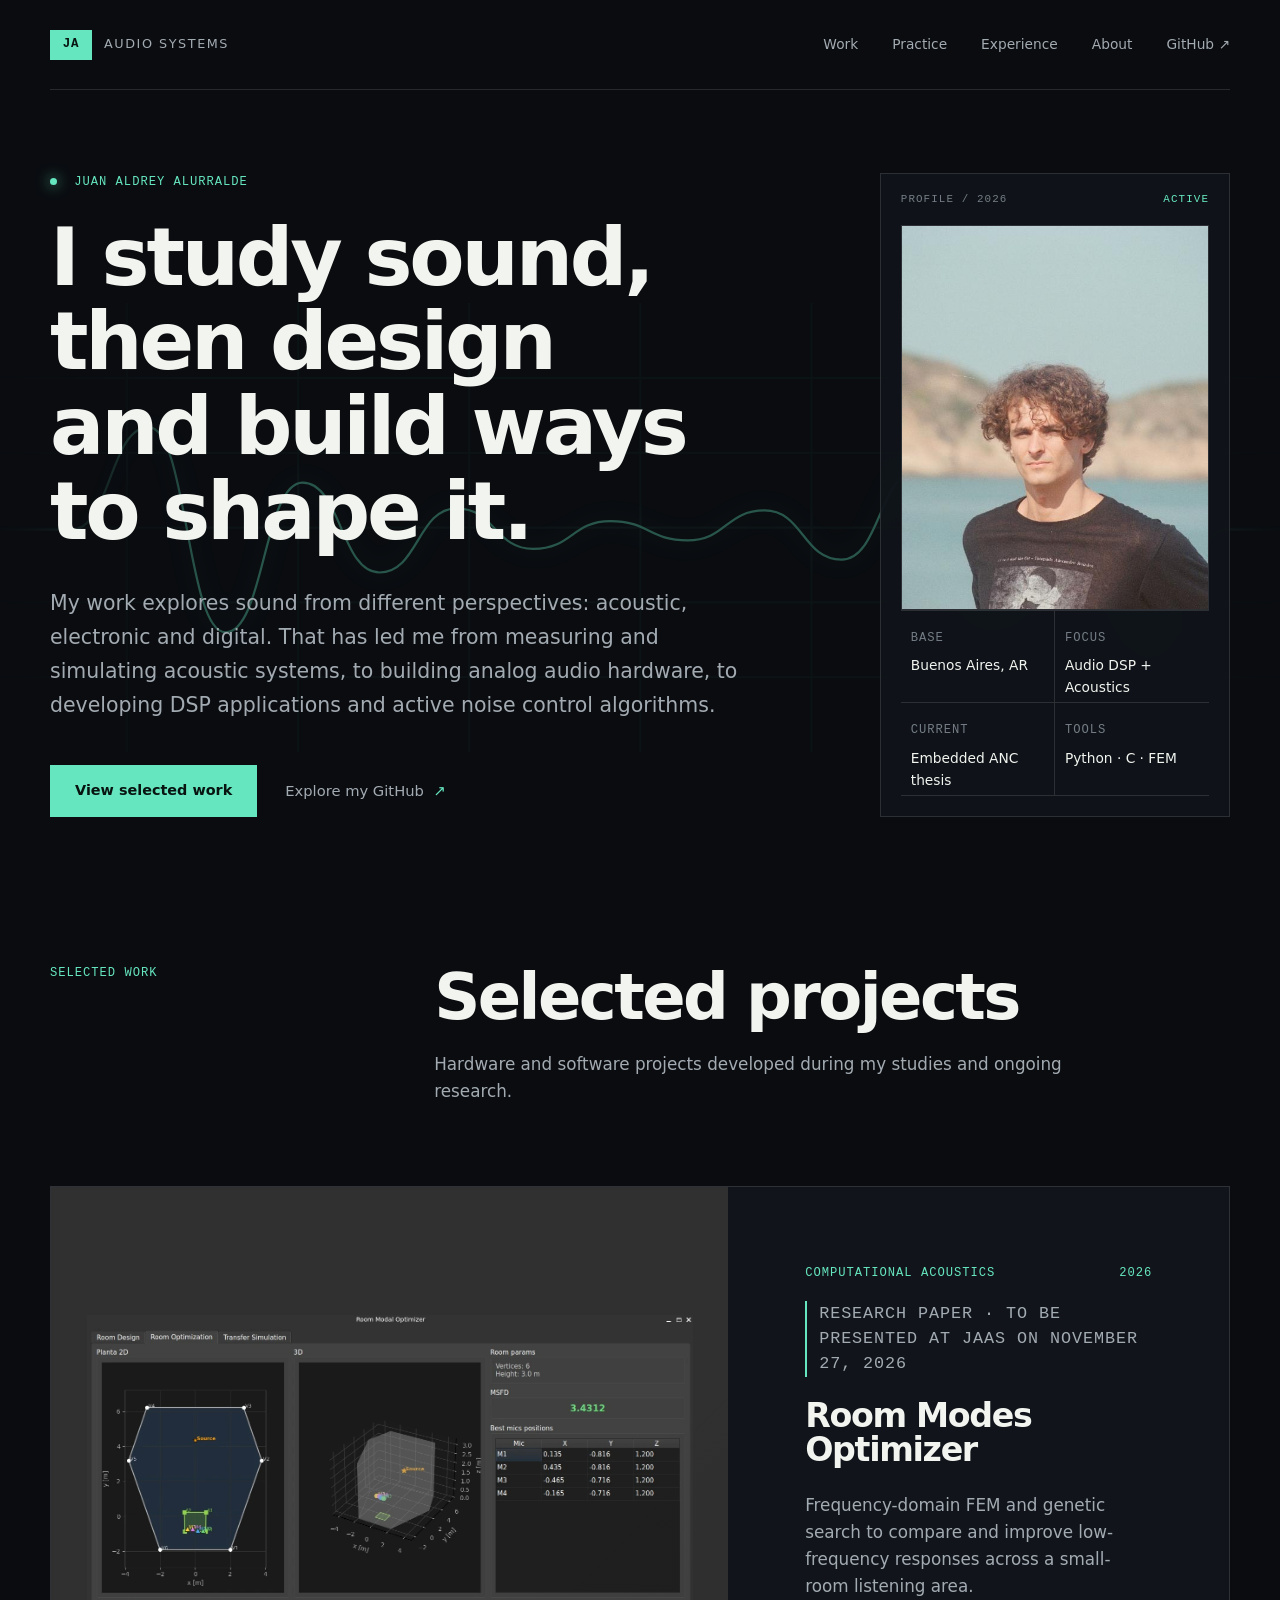
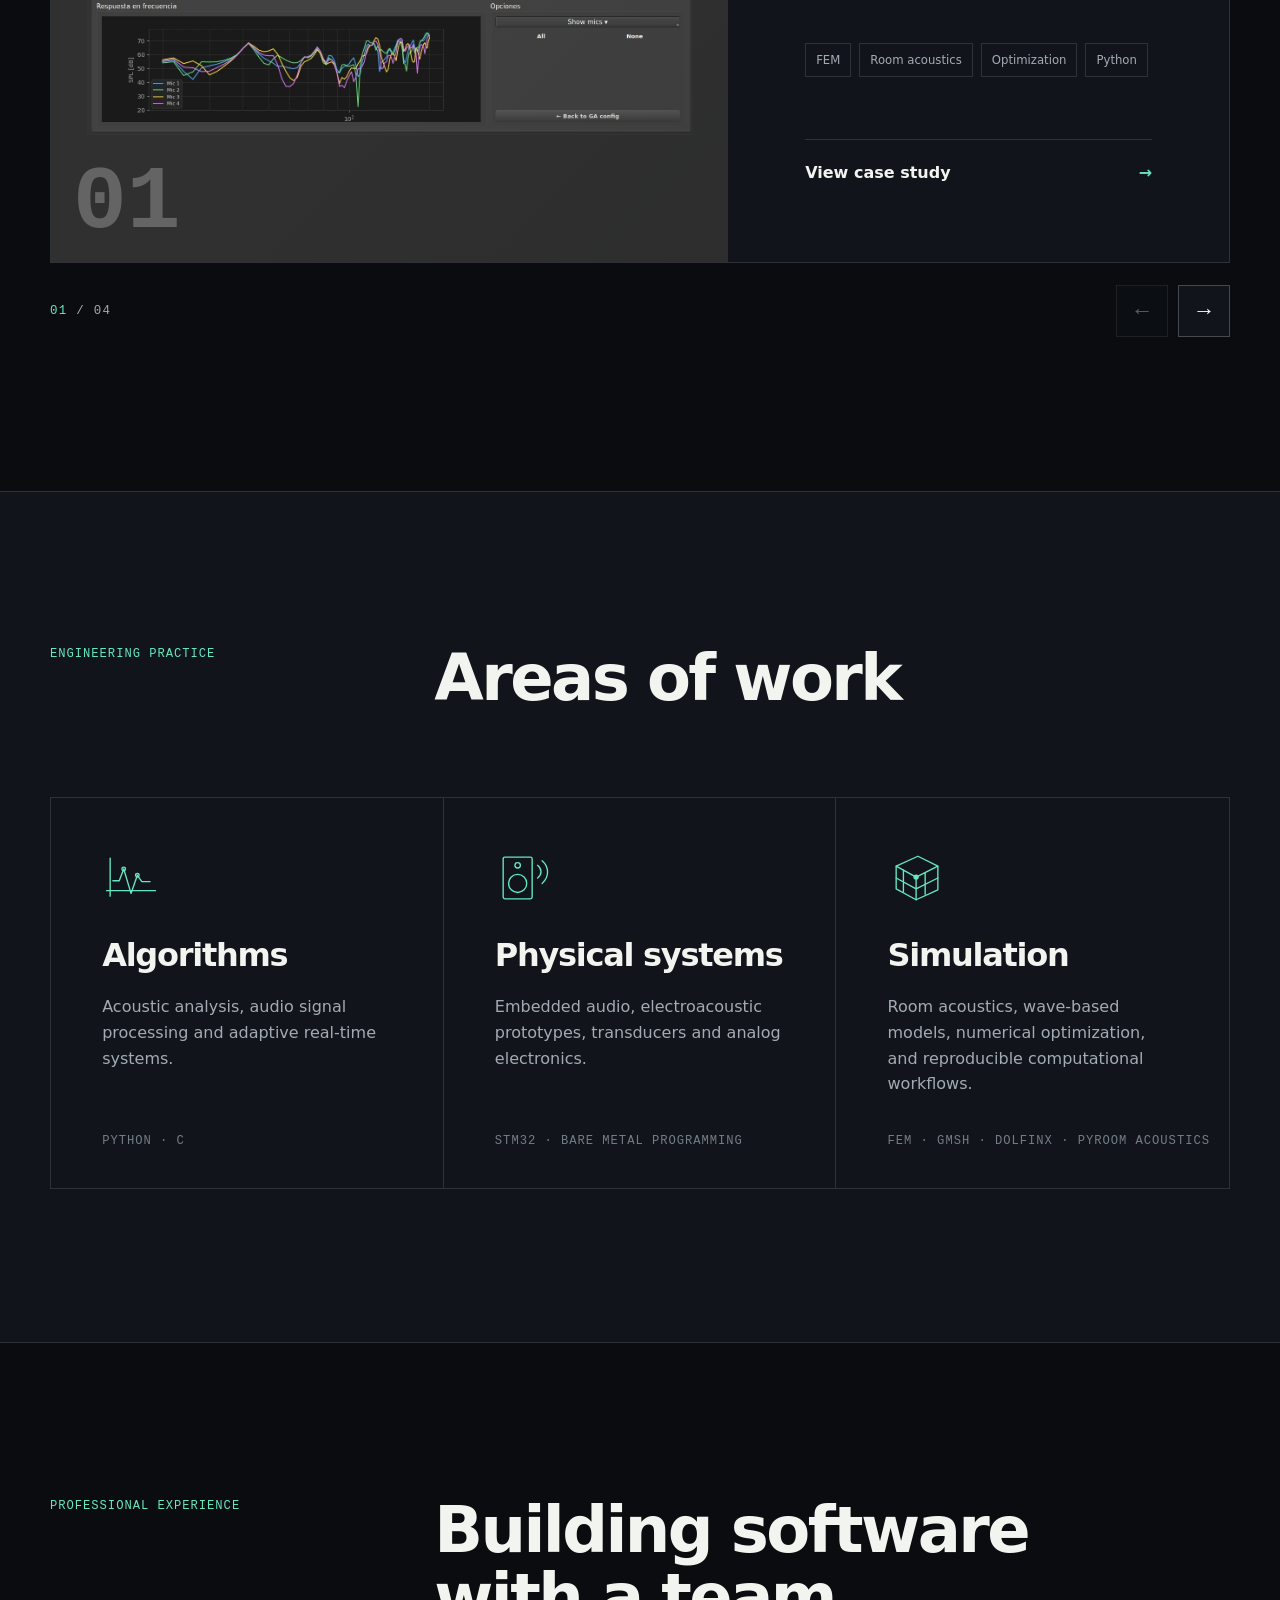
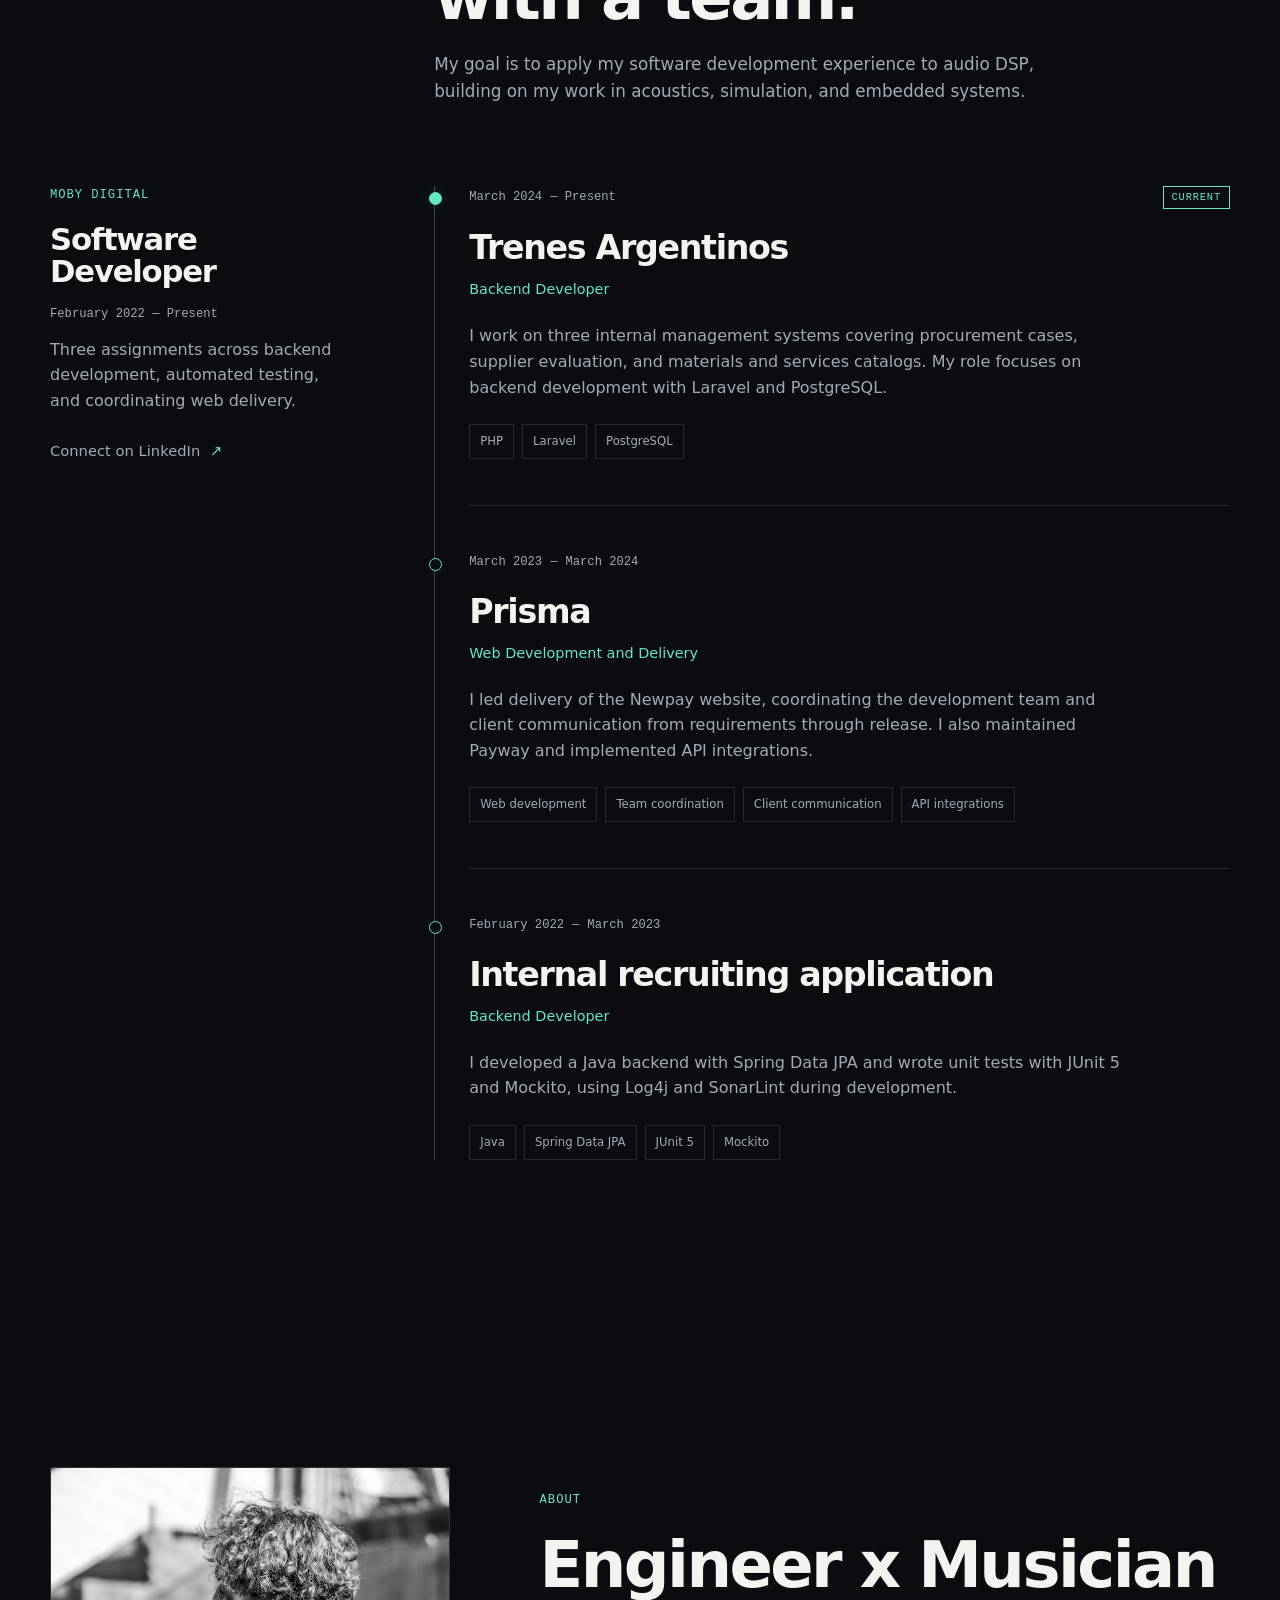
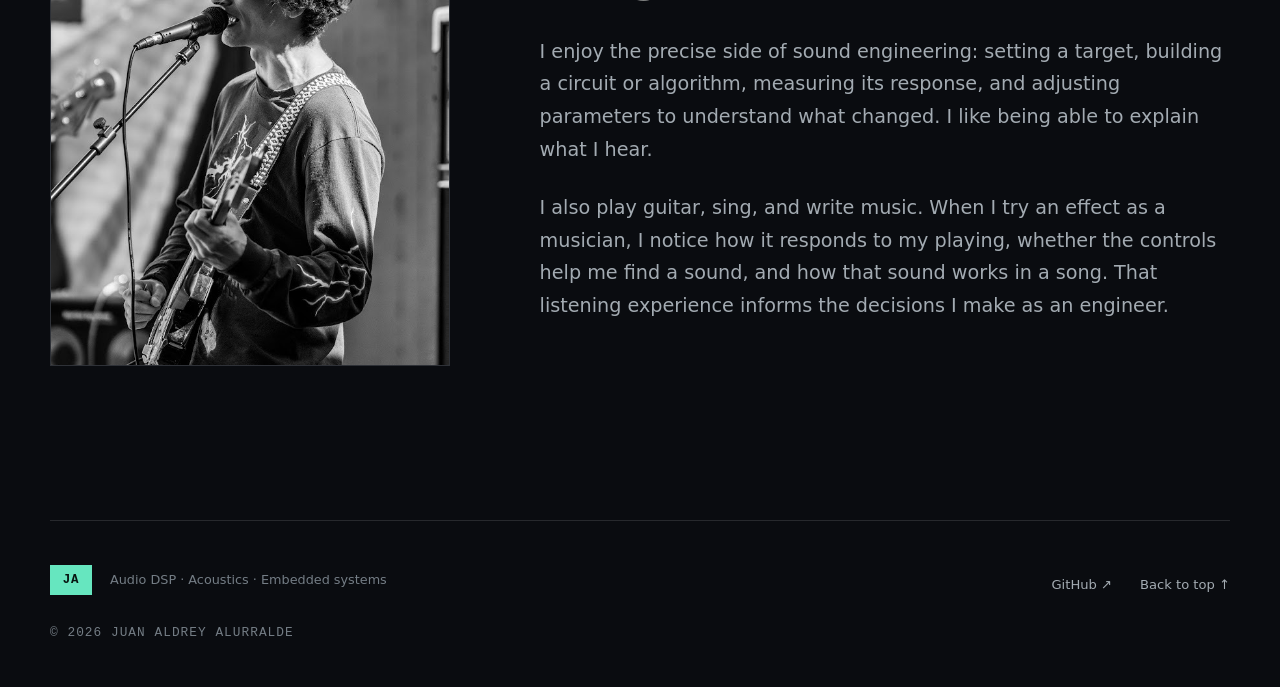
==== commit 824850d0: "Clarify goal of applying software experience to audio DSP" ====
--- a/index.html
+++ b/index.html
@@ -181,7 +181,7 @@
         <div class="section-heading reveal">
           <p class="eyebrow">Professional experience</p>
           <h2 id="experience-title">Building software<br>with a team.</h2>
-          <p>Alongside my work in acoustics and DSP, I develop software for internal business systems and client-facing websites.</p>
+          <p>My goal is to apply my software development experience to audio DSP, building on my work in acoustics, simulation, and embedded systems.</p>
         </div>
 
         <div class="experience-layout">
--- a/styles.css
+++ b/styles.css
@@ -1,521 +1,520 @@
-:root {
-  --bg: #0a0c10;
-  --bg-elevated: #11151b;
-  --surface: #151a21;
-  --surface-soft: #1a2028;
-  --text: #f2f4ef;
-  --muted: #a3abb2;
-  --faint: #747d85;
-  --line: rgba(255, 255, 255, 0.12);
-  --line-strong: rgba(255, 255, 255, 0.22);
-  --accent: #66e6bf;
-  --accent-dark: #092d27;
-  --warm: #ff8b66;
-  --shell: min(1180px, calc(100% - 48px));
-  --radius: 3px;
-}
-
-* { box-sizing: border-box; }
-html { scroll-behavior: smooth; }
-body {
-  margin: 0;
-  background: var(--bg);
-  color: var(--text);
-  font-family: Inter, ui-sans-serif, system-ui, -apple-system, BlinkMacSystemFont, "Segoe UI", sans-serif;
-  font-size: 16px;
-  line-height: 1.6;
-  overflow-x: hidden;
-}
-body::before {
-  content: "";
-  position: fixed;
-  inset: 0;
-  pointer-events: none;
-  opacity: 0.28;
-  background-image: linear-gradient(rgba(255,255,255,.018) 1px, transparent 1px), linear-gradient(90deg, rgba(255,255,255,.018) 1px, transparent 1px);
-  background-size: 32px 32px;
-  mask-image: linear-gradient(to bottom, black, transparent 80%);
-  z-index: -1;
-}
-
-img { display: block; max-width: 100%; }
-a { color: inherit; text-decoration: none; }
-button, a { -webkit-tap-highlight-color: transparent; }
-h1, h2, h3, p { margin-top: 0; }
-h1, h2, h3 { letter-spacing: -0.04em; line-height: 1.05; }
-h1 { font-size: clamp(3.25rem, 7.8vw, 7.25rem); font-weight: 620; }
-h2 { font-size: clamp(2.35rem, 5vw, 4.6rem); font-weight: 590; }
-h3 { font-size: clamp(1.6rem, 2.6vw, 2.5rem); font-weight: 580; }
-
-.sr-only { position: absolute; width: 1px; height: 1px; padding: 0; margin: -1px; overflow: hidden; clip: rect(0,0,0,0); white-space: nowrap; border: 0; }
-.section-shell { width: var(--shell); margin-inline: auto; }
-.section-block { padding-block: clamp(88px, 12vw, 160px); }
-.eyebrow, .mono-note, .project-kicker, dt, .copyright, .practice-tools, .flow-title, figcaption {
-  font-family: "SFMono-Regular", Consolas, "Liberation Mono", monospace;
-  letter-spacing: .08em;
-  text-transform: uppercase;
-  font-size: .76rem;
-}
-.eyebrow { color: var(--accent); margin-bottom: 22px; }
-
-.site-header {
-  width: var(--shell);
-  height: 90px;
-  margin-inline: auto;
-  display: flex;
-  align-items: center;
-  justify-content: space-between;
-  border-bottom: 1px solid var(--line);
-  position: relative;
-  z-index: 10;
-}
-.brand { display: inline-flex; align-items: center; gap: 12px; }
-.brand-mark {
-  display: inline-grid;
-  place-items: center;
-  width: 42px;
-  height: 30px;
-  background: var(--accent);
-  color: #071410;
-  font: 800 .78rem/1 "SFMono-Regular", Consolas, monospace;
-  letter-spacing: .06em;
-}
-.brand-label { color: var(--muted); font-size: .8rem; letter-spacing: .12em; text-transform: uppercase; }
-.site-nav { display: flex; align-items: center; gap: 34px; font-size: .86rem; }
-.site-nav a, .back-link { color: var(--muted); transition: color .2s ease; }
-.site-nav a:hover, .back-link:hover { color: var(--text); }
-.nav-toggle { display: none; background: none; border: 0; padding: 8px; }
-.nav-toggle span:not(.sr-only) { display: block; width: 24px; height: 1px; margin: 6px 0; background: var(--text); }
-
-.hero {
-  min-height: calc(100vh - 90px);
-  padding-top: clamp(42px, 5vw, 72px);
-  padding-bottom: clamp(40px, 5vw, 70px);
-  display: grid;
-  grid-template-columns: minmax(0, 1.35fr) minmax(340px, .65fr);
-  align-items: center;
-  gap: clamp(50px, 8vw, 120px);
-}
-.hero { position: relative; isolation: isolate; }
-.hero > .scope-display { position: absolute; inset: 8% -8% 0; z-index: -1; display: flex; align-items: center; margin: 0; border: 0; background: none; opacity: .34; pointer-events: none; -webkit-mask-image: linear-gradient(90deg, transparent, #000 18%, #000 82%, transparent); mask-image: linear-gradient(90deg, transparent, #000 18%, #000 82%, transparent); }
-.hero > .scope-display svg { width: 100%; height: auto; }
-.hero h1 { max-width: 900px; margin-bottom: 34px; font-size: clamp(3.1rem, 6.3vw, 5.8rem); }
-.hero-intro { max-width: 700px; color: var(--muted); font-size: clamp(1.08rem, 1.6vw, 1.3rem); line-height: 1.65; }
-.status-dot { display: inline-block; width: 7px; height: 7px; margin-right: 9px; background: var(--accent); border-radius: 50%; box-shadow: 0 0 14px var(--accent); }
-.hero-actions, .project-actions { display: flex; align-items: center; gap: 28px; margin-top: 42px; }
-.button { display: inline-flex; align-items: center; justify-content: center; min-height: 52px; padding: 0 24px; border: 1px solid var(--line-strong); font-weight: 650; font-size: .9rem; transition: transform .2s ease, background .2s ease, border-color .2s ease; }
-.button:hover { transform: translateY(-2px); }
-.button-primary { background: var(--accent); color: #071410; border-color: var(--accent); }
-.button-primary:hover { background: #80edcc; }
-.text-link { color: var(--muted); font-size: .92rem; }
-.text-link span { color: var(--accent); margin-left: 5px; }
-
-.signal-card { background: rgba(17,21,27,.86); border: 1px solid var(--line); padding: 20px; backdrop-filter: blur(16px); }
-.signal-card-top { display: flex; justify-content: space-between; color: var(--faint); font: .68rem/1 "SFMono-Regular", Consolas, monospace; letter-spacing: .1em; }
-.live-label { color: var(--accent); }
-.grid-line { fill: none; stroke: rgba(102,230,191,.1); stroke-width: 1; }
-.signal-line { fill: none; stroke: url(#signalFade); stroke-width: 2.2; vector-effect: non-scaling-stroke; filter: drop-shadow(0 0 6px rgba(102,230,191,.6)); }
-.profile-photo { margin: 20px 0 0; overflow: hidden; border: 1px solid var(--line); }
-.profile-photo img { display: block; width: 100%; aspect-ratio: 4 / 5; object-fit: cover; object-position: center 45%; }
-.profile-grid { margin: 0; display: grid; grid-template-columns: 1fr 1fr; border-top: 1px solid var(--line); }
-.profile-grid div { padding: 18px 10px 4px; border-bottom: 1px solid var(--line); }
-.profile-grid div:nth-child(odd) { border-right: 1px solid var(--line); }
-dt { color: var(--faint); margin-bottom: 6px; }
-dd { margin: 0; font-size: .86rem; color: var(--text); }
-
-.section-heading { display: grid; grid-template-columns: .42fr 1fr; column-gap: 50px; align-items: start; margin-bottom: 64px; }
-.section-heading .eyebrow { grid-row: 1 / 3; }
-.section-heading h2 { margin-bottom: 20px; max-width: 800px; }
-.section-heading > p:last-child { color: var(--muted); max-width: 640px; font-size: 1.05rem; }
-#work { padding-top: clamp(56px, 5vw, 76px); }
-
-.project-card { display: grid; grid-template-columns: 1.15fr .85fr; min-height: 560px; background: var(--bg-elevated); border: 1px solid var(--line); overflow: hidden; transition: border-color .25s ease, transform .25s ease; }
-.project-carousel-track { display: flex; gap: 24px; overflow: hidden; scroll-behavior: smooth; }
-.project-carousel-track::-webkit-scrollbar { display: none; }
-.project-carousel-track .project-card { flex: 0 0 100%; scroll-snap-align: start; }
-.project-carousel-controls { display: flex; align-items: center; justify-content: space-between; margin-top: 22px; }
-.project-carousel-count { color: var(--muted); font: .78rem/1 "SFMono-Regular", Consolas, monospace; letter-spacing: .1em; }
-.project-carousel-count [data-carousel-current] { color: var(--accent); }
-.project-carousel-buttons { display: flex; gap: 10px; }
-.project-carousel-arrow { width: 52px; height: 52px; border: 1px solid var(--line-strong); color: var(--text); background: var(--bg-elevated); font-size: 1.4rem; cursor: pointer; transition: color .2s ease, border-color .2s ease; }
-.project-carousel-arrow:hover:not(:disabled) { color: var(--accent); border-color: var(--accent); }
-.project-carousel-arrow:disabled { opacity: .35; cursor: default; }
-.project-carousel-arrow:focus-visible { outline: 2px solid var(--accent); outline-offset: 3px; }
-.project-card:hover { border-color: rgba(102,230,191,.55); transform: translateY(-4px); }
-.project-visual.project-visual-anc { background: radial-gradient(circle at 78% 22%, #25433e, #132023 65%, #10181b); }
-.project-visual-anc .project-index { color: var(--accent); opacity: .7; z-index: 1; }
-.project-visual-anc .anc-diagram-image { width: 112%; max-width: none; max-height: none; filter: none; }
-.project-visual { position: relative; display: grid; place-items: center; min-height: 440px; padding: clamp(24px, 5vw, 70px); background: #f2f2ed; overflow: hidden; }
-.project-visual::after { content: ""; position: absolute; inset: 0; background: linear-gradient(135deg, transparent 60%, rgba(10,12,16,.08)); }
-.project-visual img { width: 100%; max-height: 420px; object-fit: contain; filter: contrast(1.04); }
-.project-visual-interface { padding: clamp(16px, 2vw, 28px); background: #303030; }
-.project-visual-interface .project-index { color: #fff; opacity: .25; }
-.project-index { position: absolute; left: 22px; bottom: 14px; color: #0a0c10; font: 700 clamp(3rem, 7vw, 6rem)/1 "SFMono-Regular", Consolas, monospace; opacity: .14; }
-.project-summary { padding: clamp(36px, 6vw, 80px); display: flex; flex-direction: column; justify-content: center; }
-.project-kicker { display: flex; justify-content: space-between; color: var(--accent); margin-bottom: 28px; }
-.project-card-note { align-self: flex-start; margin: -10px 0 22px; padding-left: 12px; border-left: 2px solid var(--accent); color: var(--accent); font: .69rem/1.5 "SFMono-Regular", Consolas, monospace; letter-spacing: .055em; text-transform: uppercase; }
-.project-summary h3 { margin-bottom: 24px; }
-.project-summary > p { color: var(--muted); font-size: 1.05rem; }
-.tag-list { display: flex; flex-wrap: wrap; gap: 8px; list-style: none; padding: 0; margin: 26px 0 44px; }
-.tag-list li { border: 1px solid var(--line); padding: 7px 10px; color: var(--muted); font-size: .73rem; }
-.card-link { margin-top: auto; padding-top: 20px; border-top: 1px solid var(--line); font-weight: 650; }
-.card-link span { float: right; color: var(--accent); }
-
-.practice-section, .engineering-material { background: var(--bg-elevated); border-block: 1px solid var(--line); }
-.practice-grid { display: grid; grid-template-columns: repeat(3, 1fr); border: 1px solid var(--line); }
-.practice-card { position: relative; padding: clamp(32px, 4vw, 56px); min-height: 390px; border-right: 1px solid var(--line); }
-.practice-card:last-child { border-right: 0; }
-.practice-icon { display: block; width: 58px; height: 58px; margin-bottom: 32px; color: var(--accent); }
-.practice-card h3 { margin: 8px 0 22px; font-size: 2rem; }
-.practice-card > p:not(.practice-tools) { color: var(--muted); }
-.practice-tools { position: absolute; left: clamp(32px, 4vw, 56px); bottom: 36px; color: var(--faint); margin: 0; }
-
-.experience-section { scroll-margin-top: 30px; }
-.experience-layout { display: grid; grid-template-columns: .42fr 1fr; gap: 50px; align-items: start; }
-.experience-employer { max-width: 290px; }
-.experience-employer .eyebrow { margin-bottom: 18px; }
-.experience-employer h3 { font-size: clamp(1.65rem, 2.4vw, 2.2rem); margin-bottom: 16px; }
-.experience-employer > p:not(.eyebrow) { color: var(--muted); }
-.experience-employer .text-link { display: inline-block; margin-top: 10px; }
-.experience-tenure, .experience-date { font: .76rem/1.7 "SFMono-Regular", Consolas, monospace; }
-.experience-timeline { list-style: none; padding: 0 0 0 34px; margin: 0; border-left: 1px solid var(--line-strong); }
-.experience-entry { position: relative; padding: 0 0 46px; margin-bottom: 46px; border-bottom: 1px solid var(--line); }
-.experience-entry:last-child { padding-bottom: 0; margin-bottom: 0; border-bottom: 0; }
-.experience-entry::before { content: ""; position: absolute; top: 6px; left: -40px; width: 11px; height: 11px; border: 1px solid var(--accent); border-radius: 50%; background: var(--bg); }
-.experience-entry:first-child::before { background: var(--accent); box-shadow: 0 0 16px rgba(102, 230, 191, .2); }
-.experience-date { color: var(--muted); display: flex; flex-wrap: wrap; gap: 0 8px; align-items: center; margin-bottom: 22px; }
-.experience-current { color: var(--accent); font-size: .65rem; padding: 2px 8px; border: 1px solid var(--accent); margin-left: auto; letter-spacing: .08em; text-transform: uppercase; }
-.experience-entry h3 { margin-bottom: 12px; font-size: clamp(1.65rem, 2.6vw, 2.35rem); }
-.experience-entry > p { color: var(--muted); max-width: 65ch; }
-.experience-entry .experience-role { color: var(--accent); margin-bottom: 22px; font-size: .9rem; }
-.experience-entry .tag-list { margin-top: 24px; margin-bottom: 0; }
-@media (max-width: 980px) {
-  .experience-layout { grid-template-columns: 1fr; gap: 48px; }
-  .experience-employer { max-width: 600px; }
-}
-@media (max-width: 680px) {
-  .experience-timeline { padding-left: 24px; }
-  .experience-entry::before { left: -30px; }
-  .experience-entry { padding-bottom: 32px; margin-bottom: 32px; }
-  .experience-current { margin-left: 0; }
-}
-
-.about { display: grid; grid-template-columns: minmax(260px, 400px) minmax(0, 1fr); align-items: center; gap: clamp(48px, 7vw, 100px); }
-.about-copy h2 { margin-bottom: 36px; }
-.about-copy p:not(.eyebrow) { max-width: 65ch; color: var(--muted); font-size: clamp(1.05rem, 1.5vw, 1.2rem); line-height: 1.7; }
-.about-copy p:not(.eyebrow) + p { margin-top: 26px; }
-.about-photo { margin: 0; background: var(--bg-elevated); border: 1px solid var(--line); }
-.about-photo img { width: 100%; aspect-ratio: 4 / 5; object-fit: cover; object-position: center 45%; }
-
-.site-footer { padding-block: 44px; border-top: 1px solid var(--line); display: grid; grid-template-columns: 1fr auto; gap: 28px; align-items: end; }
-.site-footer > div:first-child { display: flex; align-items: center; gap: 18px; }
-.site-footer p { margin: 0; color: var(--faint); font-size: .8rem; }
-.footer-links { display: flex; gap: 28px; color: var(--muted); font-size: .82rem; }
-.copyright { grid-column: 1 / -1; }
-
-/* Project page */
-.project-hero { padding-block: clamp(42px, 5vw, 72px) clamp(70px, 10vw, 120px); display: grid; grid-template-columns: 1.35fr .65fr; gap: 80px; align-items: end; }
-.project-hero-side { align-self: stretch; display: flex; flex-direction: column; justify-content: space-between; gap: 52px; }
-.tremolo-hero-image { margin: 0; overflow: hidden; }
-.tremolo-hero-image img { display: block; width: 100%; height: auto; }
-.tremolo-page .project-hero { align-items: start; }
-.tremolo-page .project-hero-side { align-self: start; }
-.tremolo-motif { margin: 0; padding: 22px 12px 12px; border: 1px solid var(--line); background: rgba(17,21,27,.4); }
-.tremolo-motif figcaption, .motif-legend { color: var(--faint); font: .68rem/1.4 "SFMono-Regular", Consolas, monospace; letter-spacing: .1em; text-transform: uppercase; }
-.tremolo-motif svg { display: block; width: 100%; height: auto; margin: 16px 0 2px; }
-.motif-guide { fill: none; stroke: rgba(255,255,255,.08); stroke-width: 1; }
-.motif-low, .motif-high { fill: none; stroke-width: 2; vector-effect: non-scaling-stroke; }
-.motif-low { stroke: var(--accent); }
-.motif-high { stroke: var(--warm); }
-.motif-legend { display: flex; justify-content: space-between; }
-.motif-legend span:first-child { color: var(--accent); }
-.motif-legend span:last-child { color: var(--warm); }
-.project-hero h1 { font-size: clamp(4rem, 9vw, 8.2rem); margin-bottom: 30px; }
-.project-lead { color: var(--muted); font-size: clamp(1.2rem, 2vw, 1.55rem); max-width: 820px; line-height: 1.5; }
-.project-facts { margin: 0; display: grid; grid-template-columns: 1fr 1fr; border-top: 1px solid var(--line); }
-.project-facts div { padding: 20px 14px; border-bottom: 1px solid var(--line); }
-.project-facts div:nth-child(odd) { border-right: 1px solid var(--line); }
-.project-facts dd { line-height: 1.45; }
-.wide-visual { width: min(1480px, calc(100% - 24px)); margin: 0 auto; padding: clamp(20px, 4vw, 60px); background: #efefe9; }
-.wide-visual-grid { display: grid; grid-template-columns: 1fr 1fr; gap: clamp(30px, 5vw, 80px); }
-.wide-visual figure, .material-grid figure { margin: 0; }
-.wide-visual img { width: 100%; height: clamp(300px, 36vw, 540px); object-fit: contain; }
-.wide-visual figcaption { color: #333a3d; border-top: 1px solid rgba(0,0,0,.16); padding-top: 12px; }
-.case-section { padding-block: clamp(90px, 12vw, 160px); display: grid; grid-template-columns: .34fr 1fr; gap: clamp(40px, 7vw, 100px); border-bottom: 1px solid var(--line); }
-.case-label { display: flex; flex-direction: column; justify-content: space-between; }
-.case-label > span { color: var(--faint); font: 700 clamp(4rem, 9vw, 8rem)/1 "SFMono-Regular", Consolas, monospace; opacity: .28; }
-.case-copy { max-width: 840px; }
-.case-copy h2 { font-size: clamp(2.4rem, 4.5vw, 4.3rem); margin-bottom: 40px; }
-.case-copy > p, .numbered-list { color: var(--muted); font-size: 1.07rem; }
-.numbered-list { list-style: none; counter-reset: sections; margin: 32px 0 0; padding: 0; }
-.numbered-list li { counter-increment: sections; position: relative; padding: 22px 0 22px 58px; border-top: 1px solid var(--line); }
-.numbered-list li::before { content: "0" counter(sections); position: absolute; left: 0; color: var(--accent); font-family: "SFMono-Regular", Consolas, monospace; }
-.signal-flow-section { background: var(--bg-elevated); border-bottom: 1px solid var(--line); }
-.flow-grid { border: 1px solid var(--line); }
-.flow-lane { display: grid; grid-template-columns: .32fr 1fr .58fr; align-items: center; gap: 30px; padding: 36px; border-bottom: 1px solid var(--line); }
-.flow-lane:last-child { border-bottom: 0; }
-.flow-title { color: var(--text); }
-.flow-title span { color: var(--accent); display: block; margin-bottom: 7px; }
-.flow-steps { display: flex; align-items: center; flex-wrap: wrap; gap: 10px; }
-.flow-steps span { border: 1px solid var(--line-strong); padding: 9px 12px; font-size: .78rem; }
-.flow-steps i { color: var(--accent); font-style: normal; }
-.flow-lane p { color: var(--muted); margin: 0; font-size: .9rem; }
-.spec-grid { display: grid; grid-template-columns: repeat(3, 1fr); border: 1px solid var(--line); }
-.spec-grid article { min-height: 170px; padding: 30px; border-right: 1px solid var(--line); border-bottom: 1px solid var(--line); display: flex; flex-direction: column; justify-content: space-between; }
-.spec-grid article:nth-child(3n) { border-right: 0; }
-.spec-grid article:nth-last-child(-n+3) { border-bottom: 0; }
-.spec-grid strong { color: var(--accent); font: 600 clamp(1.7rem, 3vw, 2.6rem)/1 "SFMono-Regular", Consolas, monospace; letter-spacing: -.06em; }
-.spec-grid span { color: var(--muted); font-size: .83rem; }
-.collaboration-section { border-bottom: 0; }
-.presentation-gallery { display: grid; grid-template-columns: repeat(4, minmax(0, 1fr)); gap: 16px; }
-.presentation-photo { display: flex; flex-direction: column; margin: 0; min-width: 0; background: var(--bg-elevated); border: 1px solid var(--line); }
-.presentation-photo img { width: 100%; height: 260px; object-fit: contain; }
-.presentation-photo figcaption { margin-top: auto; color: var(--muted); padding: 16px; border-top: 1px solid var(--line); font-size: .76rem; }
-.report-section { padding-top: clamp(32px, 4vw, 56px); }
-.material-grid { display: grid; grid-template-columns: 1fr 1fr; gap: 20px; }
-.material-grid figure { background: #efefe9; padding: clamp(22px, 4vw, 50px); }
-.material-grid img { width: 100%; height: clamp(280px, 34vw, 500px); object-fit: contain; }
-.material-grid figcaption { color: #333a3d; padding-top: 22px; border-top: 1px solid rgba(0,0,0,.15); }
-.material-grid figcaption span { color: #0d755f; margin-right: 14px; }
-.report-callout { padding: clamp(30px, 5vw, 60px); border: 1px solid var(--line); display: flex; justify-content: space-between; align-items: center; gap: 60px; }
-.report-callout h3 { max-width: 650px; margin-bottom: 16px; }
-.report-callout p:not(.eyebrow) { color: var(--muted); max-width: 730px; }
-.report-callout .button { flex: 0 0 auto; }
-.project-pagination { padding-block: 60px; display: grid; grid-template-columns: 1fr; gap: 20px; }
-.project-pagination > * { padding: 28px 0; border-top: 1px solid var(--line); }
-.project-pagination a { transition: border-color .2s ease; }
-.project-pagination a:hover { border-color: var(--accent); }
-.project-pagination span { display: block; color: var(--faint); font-size: .74rem; margin-bottom: 10px; }
-.project-pagination strong { font-size: 1.2rem; }
-
-.reveal { opacity: 0; transform: translateY(18px); transition: opacity .7s ease, transform .7s ease; }
-.reveal.is-visible { opacity: 1; transform: none; }
-@media (prefers-reduced-motion: reduce) {
-  html { scroll-behavior: auto; }
-  .reveal { opacity: 1; transform: none; transition: none; }
-  .project-card, .button { transition: none; }
-}
-
-@media (max-width: 980px) {
-  :root { --shell: min(100% - 36px, 760px); }
-  .hero, .project-hero { grid-template-columns: 1fr; min-height: auto; }
-  .hero { padding-block: 48px; }
-  .hero > .scope-display { inset: 0; opacity: .18; }
-  .signal-card { max-width: 620px; }
-  .section-heading, .case-section { grid-template-columns: 1fr; }
-  .about { grid-template-columns: minmax(220px, .75fr) minmax(0, 1.25fr); gap: 36px; }
-  .section-heading .eyebrow { grid-row: auto; }
-  .project-card { grid-template-columns: 1fr; }
-  .practice-grid { grid-template-columns: 1fr; }
-  .practice-card { min-height: 0; border-right: 0; border-bottom: 1px solid var(--line); display: flex; flex-direction: column; }
-  .practice-tools { position: static; margin-top: auto; padding-top: 32px; }
-  .practice-card:last-child { border-bottom: 0; }
-  .case-label { flex-direction: row; }
-  .case-label > span { font-size: 4rem; }
-  .flow-lane { grid-template-columns: 1fr; }
-  .presentation-gallery { grid-template-columns: repeat(2, minmax(0, 1fr)); }
-  .report-callout { align-items: flex-start; flex-direction: column; }
-}
-
-@media (max-width: 680px) {
-  :root { --shell: calc(100% - 28px); }
-  .site-header { height: 74px; }
-  .brand-label { display: none; }
-  .nav-toggle { display: block; }
-  .site-nav { position: absolute; left: 0; right: 0; top: 74px; display: none; flex-direction: column; align-items: flex-start; gap: 0; padding: 16px; background: var(--bg-elevated); border: 1px solid var(--line); }
-  .site-nav.is-open { display: flex; }
-  .site-nav a { width: 100%; padding: 14px 4px; border-bottom: 1px solid var(--line); }
-  h1 { font-size: clamp(3rem, 16vw, 5rem); }
-  .hero { overflow: clip; }
-  .hero > .scope-display { inset: 0; align-items: flex-start; padding-top: clamp(110px, 35vw, 190px); opacity: .15; -webkit-mask-image: linear-gradient(to bottom, transparent, #000 20%, #000 45%, transparent 67%); mask-image: linear-gradient(to bottom, transparent, #000 20%, #000 45%, transparent 67%); }
-  .hero > .scope-display svg { width: 100%; }
-  .hero-copy, .signal-card, .project-carousel, .project-carousel-track, .project-card, .project-summary { min-width: 0; }
-  .project-carousel-track { max-width: 100%; }
-  .practice-card { padding-block: 34px; }
-  .practice-icon { margin-bottom: 20px; }
-  .hero-actions, .project-actions { align-items: flex-start; flex-direction: column; }
-  #work .project-card { min-height: 0; }
-  #work .project-visual { min-height: 0; aspect-ratio: 16 / 10; padding: 20px; }
-  #work .project-visual img { max-height: 210px; }
-  #work .project-summary { padding: 28px; }
-  #work .project-kicker { margin-bottom: 20px; }
-  #work .project-card-note { margin: 0 0 18px; font-size: .64rem; }
-  #work .project-summary h3 { margin-bottom: 16px; }
-  #work .tag-list { margin: 18px 0 26px; }
-  .project-visual { min-height: 320px; }
-  .profile-grid { grid-template-columns: 1fr; }
-  .profile-grid div:nth-child(odd) { border-right: 0; }
-  .project-kicker { flex-direction: column; gap: 6px; }
-  .wide-visual-grid, .material-grid, .presentation-gallery, .spec-grid, .project-pagination { grid-template-columns: 1fr; }
-  .about { grid-template-columns: 1fr; gap: 36px; }
-  .about-photo { max-width: 340px; }
-  .wide-visual { width: 100%; }
-  .spec-grid article, .spec-grid article:nth-child(3n) { border-right: 0; border-bottom: 1px solid var(--line); }
-  .spec-grid article:last-child { border-bottom: 0; }
-  .flow-lane { padding: 26px 20px; }
-  .flow-steps { gap: 7px; }
-  .site-footer { grid-template-columns: 1fr; align-items: start; }
-  .footer-links { flex-direction: column; gap: 10px; }
-  .copyright { grid-column: 1; }
-}
-
-/* Room Modal Optimizer */
-.modal-page .project-hero { align-items: stretch; padding-bottom: clamp(36px, 5vw, 64px); }
-.modal-page .project-hero + .case-section { padding-top: clamp(54px, 7vw, 90px); }
-.modal-page .project-hero h1 { font-size: clamp(4rem, 8.2vw, 7.3rem); }
-.project-role { color: var(--text); max-width: 700px; border-left: 2px solid var(--accent); padding-left: 20px; margin-top: 30px; }
-.modal-hero-side { align-self: stretch; display: flex; flex-direction: column; justify-content: flex-end; }
-.modal-hero-image { margin: 0 0 32px; }
-.modal-hero-image img { width: 100%; height: auto; max-height: 340px; object-fit: contain; }
-.modal-section-heading .modal-heading-label { display: flex; flex-direction: column; justify-content: space-between; grid-row: 1 / 3; min-height: 120px; }
-.numbered-section-heading .numbered-heading-label { display: flex; flex-direction: column; justify-content: space-between; grid-row: 1 / 3; min-height: 120px; }
-.numbered-heading-label > span { color: var(--faint); font: 700 clamp(4rem, 9vw, 8rem)/1 "SFMono-Regular", Consolas, monospace; opacity: .28; }
-.numbered-section-heading .eyebrow { grid-row: auto; }
-.numbered-section-heading h2 { grid-column: 2; }
-.modal-heading-label > span { color: var(--faint); font: 700 clamp(4rem, 9vw, 8rem)/1 "SFMono-Regular", Consolas, monospace; opacity: .28; }
-.modal-section-heading .eyebrow { grid-row: auto; }
-.modal-section-heading h2 { grid-column: 2; }
-.modal-flow { list-style: none; padding: 0; margin: 0; display: grid; grid-template-columns: repeat(5, minmax(0, 1fr)); border: 1px solid var(--line); }
-.modal-flow li { min-width: 0; padding: 25px 18px; border-right: 1px solid var(--line); }
-.modal-flow li:last-child { border-right: 0; }
-.modal-flow li > span, .modal-checks article > span { color: var(--accent); font: .72rem/1.4 "SFMono-Regular", Consolas, monospace; letter-spacing: .05em; }
-.modal-flow strong { display: block; margin: 20px 0 12px; font-size: 1.1rem; line-height: 1.25; }
-.modal-flow p, .flow-note { color: var(--muted); font-size: .87rem; line-height: 1.55; }
-.flow-note { margin: 22px 0 0; }
-.modal-checks { border-top: 1px solid var(--line); }
-.modal-checks article { padding: 26px 0; border-bottom: 1px solid var(--line); }
-.modal-checks h3 { margin: 12px 0; font-size: 1.35rem; }
-.modal-checks p { color: var(--muted); margin: 0; }
-.modal-results { padding-block: clamp(90px, 12vw, 160px); background: var(--bg-elevated); border-block: 1px solid var(--line); }
-.modal-results-intro { color: var(--muted); width: 100%; max-width: none; margin-bottom: 54px; font-size: 1.1rem; }
-.modal-result-grid { display: grid; grid-template-columns: 1fr 1fr; gap: clamp(30px, 5vw, 70px); align-items: start; }
-.modal-table { width: 100%; border-collapse: collapse; font-size: .9rem; }
-.modal-table caption { text-align: left; font-size: 1.25rem; font-weight: 700; margin-bottom: 22px; }
-.modal-table th, .modal-table td { text-align: left; border-bottom: 1px solid var(--line); padding: 16px 10px; }
-.modal-table th:first-child, .modal-table td:first-child { padding-left: 0; }
-.modal-table thead { color: var(--faint); font-size: .74rem; }
-.modal-table tbody th { font-weight: 500; }
-.modal-table .modal-best { color: var(--accent); }
-.modal-table-wrap > p { color: var(--muted); line-height: 1.7; margin-top: 34px; }
-.modal-result-figure, .modal-convergence { margin: 0; }
-.modal-result-figure img, .modal-convergence img { width: 100%; display: block; background: #fff; }
-.modal-result-figure figcaption, .modal-convergence figcaption { color: var(--muted); font-size: .85rem; padding-top: 14px; }
-.modal-convergence-panel { display: grid; grid-template-columns: 1fr 1fr; gap: clamp(30px, 5vw, 70px); align-items: center; margin-top: 70px; padding-top: 48px; border-top: 1px solid var(--line); }
-.modal-convergence-copy h3 { font-size: clamp(1.7rem, 2.8vw, 2.6rem); margin-bottom: 22px; }
-.modal-convergence-copy p:last-child { color: var(--muted); max-width: 52ch; }
-.modal-convergence img { max-height: 350px; object-fit: contain; }
-.project-pagination:has(a + a) { grid-template-columns: 1fr 1fr; }
-.project-pagination:has(a + a) a:last-child { text-align: right; }
-
-/* ANC Practice Library */
-.anc-page .project-hero { grid-template-columns: 1.05fr .95fr; gap: clamp(28px, 4vw, 60px); align-items: center; padding-bottom: clamp(36px, 5vw, 64px); }
-.anc-page .project-hero h1 { font-size: clamp(3.6rem, 6.4vw, 6.4rem); }
-.anc-page .project-hero + .case-section { padding-top: clamp(54px, 7vw, 90px); }
-.anc-hero-side { display: grid; gap: 28px; }
-.anc-loop { border: 1px solid var(--line-strong); background: #111b20; }
-.anc-loop img { display: block; width: 100%; height: auto; }
-@media (max-width: 980px) {
-  .anc-page .project-hero { grid-template-columns: 1fr; }
-}
-.anc-tracks, .anc-results { background: var(--bg-elevated); border-block: 1px solid var(--line); }
-.anc-track-grid { display: grid; grid-template-columns: repeat(3, minmax(0, 1fr)); border: 1px solid var(--line); }
-.anc-track-grid article { padding: clamp(24px, 3vw, 38px); border-right: 1px solid var(--line); display: flex; flex-direction: column; }
-.anc-track-grid article:last-child { border-right: 0; }
-.anc-track-grid article > span { color: var(--accent); font: .72rem/1.4 "SFMono-Regular", Consolas, monospace; letter-spacing: .05em; text-transform: uppercase; }
-.anc-track-grid h3 { font-size: 1.5rem; margin: 22px 0 14px; }
-.anc-track-grid p { color: var(--muted); }
-.anc-track-grid a { color: var(--accent); font-size: .9rem; margin-top: auto; padding-top: 20px; }
-.anc-reading { border-top: 1px solid var(--line); padding-top: 24px; margin-top: 30px; }
-.anc-reading a { color: var(--accent); }
-.anc-results-intro { width: 100%; margin: -20px 0 40px; color: var(--muted); font-size: 1.07rem; }
-.anc-demo-grid { display: grid; grid-template-columns: minmax(0, 1.25fr) minmax(300px, .75fr); gap: 20px; align-items: stretch; }
-.anc-demo-plot { margin: 0; min-width: 0; background: #fff; display: flex; flex-direction: column; }
-.anc-demo-plot img { display: block; width: 100%; flex: 1; object-fit: contain; }
-.anc-demo-plot figcaption { padding: 14px 18px; background: var(--bg); color: var(--muted); font-size: .85rem; }
-.anc-listening-panel { border: 1px solid var(--line); padding: clamp(24px, 3vw, 38px); }
-.anc-listening-panel .eyebrow { margin-bottom: 14px; }
-.anc-listening-panel h3 { margin: 0 0 18px; font-size: 1.6rem; }
-.anc-listening-panel > p:not(.eyebrow) { color: var(--muted); font-size: .92rem; }
-.anc-audio-example { border-top: 1px solid var(--line); padding-top: 18px; margin-top: 20px; }
-.anc-audio-example label { display: block; margin-bottom: 12px; font-weight: 650; }
-.anc-audio-example audio { display: block; width: 100%; }
-.anc-notebook-link { display: inline-block; color: var(--accent); margin-top: 25px; font-size: .9rem; }
-.anc-results-note { color: var(--muted); margin: 25px 0 0; font-size: .9rem; }
-.anc-results-note code { color: var(--accent); }
-.anc-context-sources { margin-top: 24px; font-size: .85rem !important; }
-.anc-context-sources a { color: var(--accent); }
-@media (max-width: 980px) {
-  .anc-track-grid { grid-template-columns: 1fr; }
-  .anc-track-grid article { border-right: 0; border-bottom: 1px solid var(--line); }
-  .anc-track-grid article:last-child { border-bottom: 0; }
-  .anc-demo-grid { grid-template-columns: 1fr; }
-}
-@media (max-width: 680px) {
-}
-@media (max-width: 980px) {
-  .modal-flow { grid-template-columns: repeat(2, minmax(0, 1fr)); }
-  .modal-flow li { border-bottom: 1px solid var(--line); }
-  .modal-result-grid, .modal-convergence-panel { grid-template-columns: 1fr; }
-  .modal-section-heading .modal-heading-label { min-height: 0; flex-direction: row; align-items: start; }
-  .modal-heading-label > span { font-size: 4rem; }
-  .modal-section-heading h2 { grid-column: 1; }
-  .numbered-section-heading .numbered-heading-label { min-height: 0; flex-direction: row; align-items: start; }
-  .numbered-heading-label > span { font-size: 4rem; }
-  .numbered-section-heading h2 { grid-column: 1; }
-}
-@media (max-width: 680px) {
-  .modal-flow { grid-template-columns: 1fr; }
-  .modal-flow li { border-right: 0; }
-  .modal-table { font-size: .78rem; }
-  .modal-table th, .modal-table td { padding: 12px 5px; }
-  .project-pagination:has(a + a) { grid-template-columns: 1fr; }
-  .project-pagination:has(a + a) a:last-child { text-align: left; }
-}
-
-/* Paper presentation */
-.modal-paper-note, .project-presentation-note { display: inline-block; margin: 0 0 20px; padding-bottom: 9px; border-bottom: 1px solid var(--accent); color: var(--accent); font: .78rem/1.4 "SFMono-Regular", Consolas, monospace; letter-spacing: .06em; text-transform: uppercase; }
-.button-pending, .button-pending:disabled { color: var(--muted); background: transparent; border-color: var(--line-strong); cursor: not-allowed; opacity: .75; }
-.report-actions { display: flex; flex-wrap: wrap; justify-content: flex-end; gap: 12px; }
-@media (max-width: 980px) { .report-actions { justify-content: flex-start; } }
-
-/* Digital delay: circuit simulation and PCB design. */
-.delay-page .project-hero { grid-template-columns: 1.1fr .9fr; align-items: start; gap: clamp(32px, 5vw, 72px); }
-.delay-page .project-hero h1 { font-size: clamp(3.8rem, 7vw, 7rem); }
-.delay-page .project-hero-side { gap: 28px; }
-.delay-hero-image { width: 100%; max-width: 340px; margin: 0 auto; }
-.delay-hero-image img { width: 100%; max-height: 340px; object-fit: contain; display: block; }
-.delay-hero-image figcaption, .delay-figure figcaption { color: var(--muted); padding-top: 14px; font-size: .72rem; }
-.delay-figure { margin: 0; min-width: 0; }
-.delay-figure img { display: block; width: 100%; height: auto; }
-.delay-schematic { padding-bottom: 40px; }
-.delay-schematic img { background: #fff; }
-.delay-plot-grid, .delay-board-grid { display: grid; grid-template-columns: 1fr 1fr; gap: 36px; padding-bottom: clamp(60px, 8vw, 100px); }
-.delay-board-grid img { height: 460px; object-fit: contain; background: #f2f2ed; }
-.project-visual-delay { background: #e8ece5; }
-@media (max-width: 900px) { .delay-page .project-hero { grid-template-columns: 1fr; } .delay-hero-image img { max-height: 340px; } }
-@media (max-width: 600px) { .delay-plot-grid, .delay-board-grid { grid-template-columns: 1fr; gap: 28px; } .delay-board-grid img { height: auto; max-height: 460px; } }
-
-.delay-page .project-hero { padding-bottom: clamp(28px, 4vw, 48px); }
-.delay-page .project-hero + .case-section { padding-top: clamp(36px, 5vw, 64px); }
-
-/* Compact delay case study visuals. */
-.delay-page .case-section { padding-block: clamp(48px, 6vw, 80px); }
-.delay-page .case-copy h2 { margin-bottom: 24px; }
-.delay-page .delay-schematic { padding-block: 24px 44px; }
-.delay-architecture { padding-block: 48px 56px; }
-.delay-flow-frame { padding: 20px; border: 1px solid var(--line); background: var(--bg-elevated); border-radius: 12px; overflow-x: auto; }
-.delay-flow-frame img { display: block; width: 100%; min-width: 650px; }
-.delay-page .delay-plot-grid { grid-template-columns: repeat(4, minmax(0,1fr)); gap: 16px; padding-bottom: 36px; }
-.delay-plot-grid .delay-figure { padding: 10px; border: 1px solid var(--line); border-radius: 8px; background: var(--bg-elevated); }
-.delay-plot-grid img { border-radius: 3px; }
-.delay-plot-grid figcaption { font-size: .65rem; padding: 12px 4px 2px; }
-.delay-board-carousel { padding-bottom: 56px; }
-.delay-board-track { display: flex; gap: 20px; overflow-x: auto; scroll-snap-type: x mandatory; scrollbar-width: thin; scrollbar-color: var(--line-strong) transparent; border-radius: 12px; }
-.delay-board-track figure { flex: 0 0 68%; margin: 0; padding: 22px; border: 1px solid var(--line); border-radius: 12px; background: #e8ece5; scroll-snap-align: start; }
-.delay-board-track img { display: block; width: 100%; height: clamp(260px, 34vw, 400px); object-fit: contain; }
-.delay-board-controls { display: flex; justify-content: flex-end; gap: 10px; margin-top: 16px; }
-.delay-board-controls button { width: 44px; height: 44px; background: var(--bg-elevated); color: var(--text); border: 1px solid var(--line-strong); border-radius: 50%; cursor: pointer; font-size: 1.3rem; }
-.delay-board-controls button:hover, .delay-board-controls button:focus-visible { border-color: var(--accent); color: var(--accent); }
-@media (max-width: 900px) { .delay-page .delay-plot-grid { grid-template-columns: repeat(2,minmax(0,1fr)); } }
-@media (max-width: 600px) { .delay-flow-frame { padding: 10px; } .delay-board-track figure { flex-basis: 84%; padding: 14px; } .delay-board-track { gap: 14px; } .delay-board-track img { height: 280px; } .delay-page .delay-plot-grid { gap: 12px; } }
-
+:root {
+  --bg: #0a0c10;
+  --bg-elevated: #11151b;
+  --surface: #151a21;
+  --surface-soft: #1a2028;
+  --text: #f2f4ef;
+  --muted: #a3abb2;
+  --faint: #747d85;
+  --line: rgba(255, 255, 255, 0.12);
+  --line-strong: rgba(255, 255, 255, 0.22);
+  --accent: #66e6bf;
+  --accent-dark: #092d27;
+  --warm: #ff8b66;
+  --shell: min(1180px, calc(100% - 48px));
+  --radius: 3px;
+}
+
+* { box-sizing: border-box; }
+html { scroll-behavior: smooth; }
+body {
+  margin: 0;
+  background: var(--bg);
+  color: var(--text);
+  font-family: Inter, ui-sans-serif, system-ui, -apple-system, BlinkMacSystemFont, "Segoe UI", sans-serif;
+  font-size: 16px;
+  line-height: 1.6;
+  overflow-x: hidden;
+}
+body::before {
+  content: "";
+  position: fixed;
+  inset: 0;
+  pointer-events: none;
+  opacity: 0.28;
+  background-image: linear-gradient(rgba(255,255,255,.018) 1px, transparent 1px), linear-gradient(90deg, rgba(255,255,255,.018) 1px, transparent 1px);
+  background-size: 32px 32px;
+  mask-image: linear-gradient(to bottom, black, transparent 80%);
+  z-index: -1;
+}
+
+img { display: block; max-width: 100%; }
+a { color: inherit; text-decoration: none; }
+button, a { -webkit-tap-highlight-color: transparent; }
+h1, h2, h3, p { margin-top: 0; }
+h1, h2, h3 { letter-spacing: -0.04em; line-height: 1.05; }
+h1 { font-size: clamp(3.25rem, 7.8vw, 7.25rem); font-weight: 620; }
+h2 { font-size: clamp(2.35rem, 5vw, 4.6rem); font-weight: 590; }
+h3 { font-size: clamp(1.6rem, 2.6vw, 2.5rem); font-weight: 580; }
+
+.sr-only { position: absolute; width: 1px; height: 1px; padding: 0; margin: -1px; overflow: hidden; clip: rect(0,0,0,0); white-space: nowrap; border: 0; }
+.section-shell { width: var(--shell); margin-inline: auto; }
+.section-block { padding-block: clamp(88px, 12vw, 160px); }
+.eyebrow, .mono-note, .project-kicker, dt, .copyright, .practice-tools, .flow-title, figcaption {
+  font-family: "SFMono-Regular", Consolas, "Liberation Mono", monospace;
+  letter-spacing: .08em;
+  text-transform: uppercase;
+  font-size: .76rem;
+}
+.eyebrow { color: var(--accent); margin-bottom: 22px; }
+
+.site-header {
+  width: var(--shell);
+  height: 90px;
+  margin-inline: auto;
+  display: flex;
+  align-items: center;
+  justify-content: space-between;
+  border-bottom: 1px solid var(--line);
+  position: relative;
+  z-index: 10;
+}
+.brand { display: inline-flex; align-items: center; gap: 12px; }
+.brand-mark {
+  display: inline-grid;
+  place-items: center;
+  width: 42px;
+  height: 30px;
+  background: var(--accent);
+  color: #071410;
+  font: 800 .78rem/1 "SFMono-Regular", Consolas, monospace;
+  letter-spacing: .06em;
+}
+.brand-label { color: var(--muted); font-size: .8rem; letter-spacing: .12em; text-transform: uppercase; }
+.site-nav { display: flex; align-items: center; gap: 34px; font-size: .86rem; }
+.site-nav a, .back-link { color: var(--muted); transition: color .2s ease; }
+.site-nav a:hover, .back-link:hover { color: var(--text); }
+.nav-toggle { display: none; background: none; border: 0; padding: 8px; }
+.nav-toggle span:not(.sr-only) { display: block; width: 24px; height: 1px; margin: 6px 0; background: var(--text); }
+
+.hero {
+  min-height: calc(100vh - 90px);
+  padding-top: clamp(42px, 5vw, 72px);
+  padding-bottom: clamp(40px, 5vw, 70px);
+  display: grid;
+  grid-template-columns: minmax(0, 1.35fr) minmax(340px, .65fr);
+  align-items: center;
+  gap: clamp(50px, 8vw, 120px);
+}
+.hero { position: relative; isolation: isolate; }
+.hero > .scope-display { position: absolute; inset: 8% -8% 0; z-index: -1; display: flex; align-items: center; margin: 0; border: 0; background: none; opacity: .34; pointer-events: none; -webkit-mask-image: linear-gradient(90deg, transparent, #000 18%, #000 82%, transparent); mask-image: linear-gradient(90deg, transparent, #000 18%, #000 82%, transparent); }
+.hero > .scope-display svg { width: 100%; height: auto; }
+.hero h1 { max-width: 900px; margin-bottom: 34px; font-size: clamp(3.1rem, 6.3vw, 5.8rem); }
+.hero-intro { max-width: 700px; color: var(--muted); font-size: clamp(1.08rem, 1.6vw, 1.3rem); line-height: 1.65; }
+.status-dot { display: inline-block; width: 7px; height: 7px; margin-right: 9px; background: var(--accent); border-radius: 50%; box-shadow: 0 0 14px var(--accent); }
+.hero-actions, .project-actions { display: flex; align-items: center; gap: 28px; margin-top: 42px; }
+.button { display: inline-flex; align-items: center; justify-content: center; min-height: 52px; padding: 0 24px; border: 1px solid var(--line-strong); font-weight: 650; font-size: .9rem; transition: transform .2s ease, background .2s ease, border-color .2s ease; }
+.button:hover { transform: translateY(-2px); }
+.button-primary { background: var(--accent); color: #071410; border-color: var(--accent); }
+.button-primary:hover { background: #80edcc; }
+.text-link { color: var(--muted); font-size: .92rem; }
+.text-link span { color: var(--accent); margin-left: 5px; }
+
+.signal-card { background: rgba(17,21,27,.86); border: 1px solid var(--line); padding: 20px; backdrop-filter: blur(16px); }
+.signal-card-top { display: flex; justify-content: space-between; color: var(--faint); font: .68rem/1 "SFMono-Regular", Consolas, monospace; letter-spacing: .1em; }
+.live-label { color: var(--accent); }
+.grid-line { fill: none; stroke: rgba(102,230,191,.1); stroke-width: 1; }
+.signal-line { fill: none; stroke: url(#signalFade); stroke-width: 2.2; vector-effect: non-scaling-stroke; filter: drop-shadow(0 0 6px rgba(102,230,191,.6)); }
+.profile-photo { margin: 20px 0 0; overflow: hidden; border: 1px solid var(--line); }
+.profile-photo img { display: block; width: 100%; aspect-ratio: 4 / 5; object-fit: cover; object-position: center 45%; }
+.profile-grid { margin: 0; display: grid; grid-template-columns: 1fr 1fr; border-top: 1px solid var(--line); }
+.profile-grid div { padding: 18px 10px 4px; border-bottom: 1px solid var(--line); }
+.profile-grid div:nth-child(odd) { border-right: 1px solid var(--line); }
+dt { color: var(--faint); margin-bottom: 6px; }
+dd { margin: 0; font-size: .86rem; color: var(--text); }
+
+.section-heading { display: grid; grid-template-columns: .42fr 1fr; column-gap: 50px; align-items: start; margin-bottom: 64px; }
+.section-heading .eyebrow { grid-row: 1 / 3; }
+.section-heading h2 { margin-bottom: 20px; max-width: 800px; }
+.section-heading > p:last-child { color: var(--muted); max-width: 640px; font-size: 1.05rem; }
+#work { padding-top: clamp(56px, 5vw, 76px); }
+
+.project-card { display: grid; grid-template-columns: 1.15fr .85fr; min-height: 560px; background: var(--bg-elevated); border: 1px solid var(--line); overflow: hidden; transition: border-color .25s ease, transform .25s ease; }
+.project-carousel-track { display: flex; gap: 24px; overflow: hidden; scroll-behavior: smooth; }
+.project-carousel-track::-webkit-scrollbar { display: none; }
+.project-carousel-track .project-card { flex: 0 0 100%; scroll-snap-align: start; }
+.project-carousel-controls { display: flex; align-items: center; justify-content: space-between; margin-top: 22px; }
+.project-carousel-count { color: var(--muted); font: .78rem/1 "SFMono-Regular", Consolas, monospace; letter-spacing: .1em; }
+.project-carousel-count [data-carousel-current] { color: var(--accent); }
+.project-carousel-buttons { display: flex; gap: 10px; }
+.project-carousel-arrow { width: 52px; height: 52px; border: 1px solid var(--line-strong); color: var(--text); background: var(--bg-elevated); font-size: 1.4rem; cursor: pointer; transition: color .2s ease, border-color .2s ease; }
+.project-carousel-arrow:hover:not(:disabled) { color: var(--accent); border-color: var(--accent); }
+.project-carousel-arrow:disabled { opacity: .35; cursor: default; }
+.project-carousel-arrow:focus-visible { outline: 2px solid var(--accent); outline-offset: 3px; }
+.project-card:hover { border-color: rgba(102,230,191,.55); transform: translateY(-4px); }
+.project-visual.project-visual-anc { background: radial-gradient(circle at 78% 22%, #25433e, #132023 65%, #10181b); }
+.project-visual-anc .project-index { color: var(--accent); opacity: .7; z-index: 1; }
+.project-visual-anc .anc-diagram-image { width: 112%; max-width: none; max-height: none; filter: none; }
+.project-visual { position: relative; display: grid; place-items: center; min-height: 440px; padding: clamp(24px, 5vw, 70px); background: #f2f2ed; overflow: hidden; }
+.project-visual::after { content: ""; position: absolute; inset: 0; background: linear-gradient(135deg, transparent 60%, rgba(10,12,16,.08)); }
+.project-visual img { width: 100%; max-height: 420px; object-fit: contain; filter: contrast(1.04); }
+.project-visual-interface { padding: clamp(16px, 2vw, 28px); background: #303030; }
+.project-visual-interface .project-index { color: #fff; opacity: .25; }
+.project-index { position: absolute; left: 22px; bottom: 14px; color: #0a0c10; font: 700 clamp(3rem, 7vw, 6rem)/1 "SFMono-Regular", Consolas, monospace; opacity: .14; }
+.project-summary { padding: clamp(36px, 6vw, 80px); display: flex; flex-direction: column; justify-content: center; }
+.project-kicker { display: flex; justify-content: space-between; color: var(--accent); margin-bottom: 28px; }
+.project-card-note { align-self: flex-start; margin: -10px 0 22px; padding-left: 12px; border-left: 2px solid var(--accent); color: var(--accent); font: .69rem/1.5 "SFMono-Regular", Consolas, monospace; letter-spacing: .055em; text-transform: uppercase; }
+.project-summary h3 { margin-bottom: 24px; }
+.project-summary > p { color: var(--muted); font-size: 1.05rem; }
+.tag-list { display: flex; flex-wrap: wrap; gap: 8px; list-style: none; padding: 0; margin: 26px 0 44px; }
+.tag-list li { border: 1px solid var(--line); padding: 7px 10px; color: var(--muted); font-size: .73rem; }
+.card-link { margin-top: auto; padding-top: 20px; border-top: 1px solid var(--line); font-weight: 650; }
+.card-link span { float: right; color: var(--accent); }
+
+.practice-section, .engineering-material { background: var(--bg-elevated); border-block: 1px solid var(--line); }
+.practice-grid { display: grid; grid-template-columns: repeat(3, 1fr); border: 1px solid var(--line); }
+.practice-card { position: relative; padding: clamp(32px, 4vw, 56px); min-height: 390px; border-right: 1px solid var(--line); }
+.practice-card:last-child { border-right: 0; }
+.practice-icon { display: block; width: 58px; height: 58px; margin-bottom: 32px; color: var(--accent); }
+.practice-card h3 { margin: 8px 0 22px; font-size: 2rem; }
+.practice-card > p:not(.practice-tools) { color: var(--muted); }
+.practice-tools { position: absolute; left: clamp(32px, 4vw, 56px); bottom: 36px; color: var(--faint); margin: 0; }
+
+.experience-section { scroll-margin-top: 30px; }
+.experience-layout { display: grid; grid-template-columns: .42fr 1fr; gap: 50px; align-items: start; }
+.experience-employer { max-width: 290px; }
+.experience-employer .eyebrow { margin-bottom: 18px; }
+.experience-employer h3 { font-size: clamp(1.65rem, 2.4vw, 2.2rem); margin-bottom: 16px; }
+.experience-employer > p:not(.eyebrow) { color: var(--muted); }
+.experience-employer .text-link { display: inline-block; margin-top: 10px; }
+.experience-tenure, .experience-date { font: .76rem/1.7 "SFMono-Regular", Consolas, monospace; }
+.experience-timeline { list-style: none; padding: 0 0 0 34px; margin: 0; border-left: 1px solid var(--line-strong); }
+.experience-entry { position: relative; padding: 0 0 46px; margin-bottom: 46px; border-bottom: 1px solid var(--line); }
+.experience-entry:last-child { padding-bottom: 0; margin-bottom: 0; border-bottom: 0; }
+.experience-entry::before { content: ""; position: absolute; top: 6px; left: -40px; width: 11px; height: 11px; border: 1px solid var(--accent); border-radius: 50%; background: var(--bg); }
+.experience-entry:first-child::before { background: var(--accent); box-shadow: 0 0 16px rgba(102, 230, 191, .2); }
+.experience-date { color: var(--muted); display: flex; flex-wrap: wrap; gap: 0 8px; align-items: center; margin-bottom: 22px; }
+.experience-current { color: var(--accent); font-size: .65rem; padding: 2px 8px; border: 1px solid var(--accent); margin-left: auto; letter-spacing: .08em; text-transform: uppercase; }
+.experience-entry h3 { margin-bottom: 12px; font-size: clamp(1.65rem, 2.6vw, 2.35rem); }
+.experience-entry > p { color: var(--muted); max-width: 65ch; }
+.experience-entry .experience-role { color: var(--accent); margin-bottom: 22px; font-size: .9rem; }
+.experience-entry .tag-list { margin-top: 24px; margin-bottom: 0; }
+@media (max-width: 980px) {
+  .experience-layout { grid-template-columns: 1fr; gap: 48px; }
+  .experience-employer { max-width: 600px; }
+}
+@media (max-width: 680px) {
+  .experience-timeline { padding-left: 24px; }
+  .experience-entry::before { left: -30px; }
+  .experience-entry { padding-bottom: 32px; margin-bottom: 32px; }
+  .experience-current { margin-left: 0; }
+}
+
+.about { display: grid; grid-template-columns: minmax(260px, 400px) minmax(0, 1fr); align-items: center; gap: clamp(48px, 7vw, 100px); }
+.about-copy h2 { margin-bottom: 36px; }
+.about-copy p:not(.eyebrow) { max-width: 65ch; color: var(--muted); font-size: clamp(1.05rem, 1.5vw, 1.2rem); line-height: 1.7; }
+.about-copy p:not(.eyebrow) + p { margin-top: 26px; }
+.about-photo { margin: 0; background: var(--bg-elevated); border: 1px solid var(--line); }
+.about-photo img { width: 100%; aspect-ratio: 4 / 5; object-fit: cover; object-position: center 45%; }
+
+.site-footer { padding-block: 44px; border-top: 1px solid var(--line); display: grid; grid-template-columns: 1fr auto; gap: 28px; align-items: end; }
+.site-footer > div:first-child { display: flex; align-items: center; gap: 18px; }
+.site-footer p { margin: 0; color: var(--faint); font-size: .8rem; }
+.footer-links { display: flex; gap: 28px; color: var(--muted); font-size: .82rem; }
+.copyright { grid-column: 1 / -1; }
+
+/* Project page */
+.project-hero { padding-block: clamp(42px, 5vw, 72px) clamp(70px, 10vw, 120px); display: grid; grid-template-columns: 1.35fr .65fr; gap: 80px; align-items: end; }
+.project-hero-side { align-self: stretch; display: flex; flex-direction: column; justify-content: space-between; gap: 52px; }
+.tremolo-hero-image { margin: 0; overflow: hidden; }
+.tremolo-hero-image img { display: block; width: 100%; height: auto; }
+.tremolo-page .project-hero { align-items: start; }
+.tremolo-page .project-hero-side { align-self: start; }
+.tremolo-motif { margin: 0; padding: 22px 12px 12px; border: 1px solid var(--line); background: rgba(17,21,27,.4); }
+.tremolo-motif figcaption, .motif-legend { color: var(--faint); font: .68rem/1.4 "SFMono-Regular", Consolas, monospace; letter-spacing: .1em; text-transform: uppercase; }
+.tremolo-motif svg { display: block; width: 100%; height: auto; margin: 16px 0 2px; }
+.motif-guide { fill: none; stroke: rgba(255,255,255,.08); stroke-width: 1; }
+.motif-low, .motif-high { fill: none; stroke-width: 2; vector-effect: non-scaling-stroke; }
+.motif-low { stroke: var(--accent); }
+.motif-high { stroke: var(--warm); }
+.motif-legend { display: flex; justify-content: space-between; }
+.motif-legend span:first-child { color: var(--accent); }
+.motif-legend span:last-child { color: var(--warm); }
+.project-hero h1 { font-size: clamp(4rem, 9vw, 8.2rem); margin-bottom: 30px; }
+.project-lead { color: var(--muted); font-size: clamp(1.2rem, 2vw, 1.55rem); max-width: 820px; line-height: 1.5; }
+.project-facts { margin: 0; display: grid; grid-template-columns: 1fr 1fr; border-top: 1px solid var(--line); }
+.project-facts div { padding: 20px 14px; border-bottom: 1px solid var(--line); }
+.project-facts div:nth-child(odd) { border-right: 1px solid var(--line); }
+.project-facts dd { line-height: 1.45; }
+.wide-visual { width: min(1480px, calc(100% - 24px)); margin: 0 auto; padding: clamp(20px, 4vw, 60px); background: #efefe9; }
+.wide-visual-grid { display: grid; grid-template-columns: 1fr 1fr; gap: clamp(30px, 5vw, 80px); }
+.wide-visual figure, .material-grid figure { margin: 0; }
+.wide-visual img { width: 100%; height: clamp(300px, 36vw, 540px); object-fit: contain; }
+.wide-visual figcaption { color: #333a3d; border-top: 1px solid rgba(0,0,0,.16); padding-top: 12px; }
+.case-section { padding-block: clamp(90px, 12vw, 160px); display: grid; grid-template-columns: .34fr 1fr; gap: clamp(40px, 7vw, 100px); border-bottom: 1px solid var(--line); }
+.case-label { display: flex; flex-direction: column; justify-content: space-between; }
+.case-label > span { color: var(--faint); font: 700 clamp(4rem, 9vw, 8rem)/1 "SFMono-Regular", Consolas, monospace; opacity: .28; }
+.case-copy { max-width: 840px; }
+.case-copy h2 { font-size: clamp(2.4rem, 4.5vw, 4.3rem); margin-bottom: 40px; }
+.case-copy > p, .numbered-list { color: var(--muted); font-size: 1.07rem; }
+.numbered-list { list-style: none; counter-reset: sections; margin: 32px 0 0; padding: 0; }
+.numbered-list li { counter-increment: sections; position: relative; padding: 22px 0 22px 58px; border-top: 1px solid var(--line); }
+.numbered-list li::before { content: "0" counter(sections); position: absolute; left: 0; color: var(--accent); font-family: "SFMono-Regular", Consolas, monospace; }
+.signal-flow-section { background: var(--bg-elevated); border-bottom: 1px solid var(--line); }
+.flow-grid { border: 1px solid var(--line); }
+.flow-lane { display: grid; grid-template-columns: .32fr 1fr .58fr; align-items: center; gap: 30px; padding: 36px; border-bottom: 1px solid var(--line); }
+.flow-lane:last-child { border-bottom: 0; }
+.flow-title { color: var(--text); }
+.flow-title span { color: var(--accent); display: block; margin-bottom: 7px; }
+.flow-steps { display: flex; align-items: center; flex-wrap: wrap; gap: 10px; }
+.flow-steps span { border: 1px solid var(--line-strong); padding: 9px 12px; font-size: .78rem; }
+.flow-steps i { color: var(--accent); font-style: normal; }
+.flow-lane p { color: var(--muted); margin: 0; font-size: .9rem; }
+.spec-grid { display: grid; grid-template-columns: repeat(3, 1fr); border: 1px solid var(--line); }
+.spec-grid article { min-height: 170px; padding: 30px; border-right: 1px solid var(--line); border-bottom: 1px solid var(--line); display: flex; flex-direction: column; justify-content: space-between; }
+.spec-grid article:nth-child(3n) { border-right: 0; }
+.spec-grid article:nth-last-child(-n+3) { border-bottom: 0; }
+.spec-grid strong { color: var(--accent); font: 600 clamp(1.7rem, 3vw, 2.6rem)/1 "SFMono-Regular", Consolas, monospace; letter-spacing: -.06em; }
+.spec-grid span { color: var(--muted); font-size: .83rem; }
+.collaboration-section { border-bottom: 0; }
+.presentation-gallery { display: grid; grid-template-columns: repeat(4, minmax(0, 1fr)); gap: 16px; }
+.presentation-photo { display: flex; flex-direction: column; margin: 0; min-width: 0; background: var(--bg-elevated); border: 1px solid var(--line); }
+.presentation-photo img { width: 100%; height: 260px; object-fit: contain; }
+.presentation-photo figcaption { margin-top: auto; color: var(--muted); padding: 16px; border-top: 1px solid var(--line); font-size: .76rem; }
+.report-section { padding-top: clamp(32px, 4vw, 56px); }
+.material-grid { display: grid; grid-template-columns: 1fr 1fr; gap: 20px; }
+.material-grid figure { background: #efefe9; padding: clamp(22px, 4vw, 50px); }
+.material-grid img { width: 100%; height: clamp(280px, 34vw, 500px); object-fit: contain; }
+.material-grid figcaption { color: #333a3d; padding-top: 22px; border-top: 1px solid rgba(0,0,0,.15); }
+.material-grid figcaption span { color: #0d755f; margin-right: 14px; }
+.report-callout { padding: clamp(30px, 5vw, 60px); border: 1px solid var(--line); display: flex; justify-content: space-between; align-items: center; gap: 60px; }
+.report-callout h3 { max-width: 650px; margin-bottom: 16px; }
+.report-callout p:not(.eyebrow) { color: var(--muted); max-width: 730px; }
+.report-callout .button { flex: 0 0 auto; }
+.project-pagination { padding-block: 60px; display: grid; grid-template-columns: 1fr; gap: 20px; }
+.project-pagination > * { padding: 28px 0; border-top: 1px solid var(--line); }
+.project-pagination a { transition: border-color .2s ease; }
+.project-pagination a:hover { border-color: var(--accent); }
+.project-pagination span { display: block; color: var(--faint); font-size: .74rem; margin-bottom: 10px; }
+.project-pagination strong { font-size: 1.2rem; }
+
+.reveal { opacity: 0; transform: translateY(18px); transition: opacity .7s ease, transform .7s ease; }
+.reveal.is-visible { opacity: 1; transform: none; }
+@media (prefers-reduced-motion: reduce) {
+  html { scroll-behavior: auto; }
+  .reveal { opacity: 1; transform: none; transition: none; }
+  .project-card, .button { transition: none; }
+}
+
+@media (max-width: 980px) {
+  :root { --shell: min(100% - 36px, 760px); }
+  .hero, .project-hero { grid-template-columns: 1fr; min-height: auto; }
+  .hero { padding-block: 48px; }
+  .hero > .scope-display { inset: 0; opacity: .18; }
+  .signal-card { max-width: 620px; }
+  .section-heading, .case-section { grid-template-columns: 1fr; }
+  .about { grid-template-columns: minmax(220px, .75fr) minmax(0, 1.25fr); gap: 36px; }
+  .section-heading .eyebrow { grid-row: auto; }
+  .project-card { grid-template-columns: 1fr; }
+  .practice-grid { grid-template-columns: 1fr; }
+  .practice-card { min-height: 0; border-right: 0; border-bottom: 1px solid var(--line); display: flex; flex-direction: column; }
+  .practice-tools { position: static; margin-top: auto; padding-top: 32px; }
+  .practice-card:last-child { border-bottom: 0; }
+  .case-label { flex-direction: row; }
+  .case-label > span { font-size: 4rem; }
+  .flow-lane { grid-template-columns: 1fr; }
+  .presentation-gallery { grid-template-columns: repeat(2, minmax(0, 1fr)); }
+  .report-callout { align-items: flex-start; flex-direction: column; }
+}
+
+@media (max-width: 680px) {
+  :root { --shell: calc(100% - 28px); }
+  .site-header { height: 74px; }
+  .brand-label { display: none; }
+  .nav-toggle { display: block; }
+  .site-nav { position: absolute; left: 0; right: 0; top: 74px; display: none; flex-direction: column; align-items: flex-start; gap: 0; padding: 16px; background: var(--bg-elevated); border: 1px solid var(--line); }
+  .site-nav.is-open { display: flex; }
+  .site-nav a { width: 100%; padding: 14px 4px; border-bottom: 1px solid var(--line); }
+  h1 { font-size: clamp(3rem, 16vw, 5rem); }
+  .hero { overflow: clip; }
+  .hero > .scope-display { inset: 0; align-items: flex-start; padding-top: clamp(110px, 35vw, 190px); opacity: .15; -webkit-mask-image: linear-gradient(to bottom, transparent, #000 20%, #000 45%, transparent 67%); mask-image: linear-gradient(to bottom, transparent, #000 20%, #000 45%, transparent 67%); }
+  .hero > .scope-display svg { width: 100%; }
+  .hero-copy, .signal-card, .project-carousel, .project-carousel-track, .project-card, .project-summary { min-width: 0; }
+  .project-carousel-track { max-width: 100%; }
+  .practice-card { padding-block: 34px; }
+  .practice-icon { margin-bottom: 20px; }
+  .hero-actions, .project-actions { align-items: flex-start; flex-direction: column; }
+  #work .project-card { min-height: 0; }
+  #work .project-visual { min-height: 0; aspect-ratio: 16 / 10; padding: 20px; }
+  #work .project-visual img { max-height: 210px; }
+  #work .project-summary { padding: 28px; }
+  #work .project-kicker { margin-bottom: 20px; }
+  #work .project-card-note { margin: 0 0 18px; font-size: .64rem; }
+  #work .project-summary h3 { margin-bottom: 16px; }
+  #work .tag-list { margin: 18px 0 26px; }
+  .project-visual { min-height: 320px; }
+  .profile-grid { grid-template-columns: 1fr; }
+  .profile-grid div:nth-child(odd) { border-right: 0; }
+  .project-kicker { flex-direction: column; gap: 6px; }
+  .wide-visual-grid, .material-grid, .presentation-gallery, .spec-grid, .project-pagination { grid-template-columns: 1fr; }
+  .about { grid-template-columns: 1fr; gap: 36px; }
+  .about-photo { max-width: 340px; }
+  .wide-visual { width: 100%; }
+  .spec-grid article, .spec-grid article:nth-child(3n) { border-right: 0; border-bottom: 1px solid var(--line); }
+  .spec-grid article:last-child { border-bottom: 0; }
+  .flow-lane { padding: 26px 20px; }
+  .flow-steps { gap: 7px; }
+  .site-footer { grid-template-columns: 1fr; align-items: start; }
+  .footer-links { flex-direction: column; gap: 10px; }
+  .copyright { grid-column: 1; }
+}
+
+/* Room Modal Optimizer */
+.modal-page .project-hero { align-items: stretch; padding-bottom: clamp(36px, 5vw, 64px); }
+.modal-page .project-hero + .case-section { padding-top: clamp(54px, 7vw, 90px); }
+.modal-page .project-hero h1 { font-size: clamp(4rem, 8.2vw, 7.3rem); }
+.project-role { color: var(--text); max-width: 700px; border-left: 2px solid var(--accent); padding-left: 20px; margin-top: 30px; }
+.modal-hero-side { align-self: stretch; display: flex; flex-direction: column; justify-content: flex-end; }
+.modal-hero-image { margin: 0 0 32px; }
+.modal-hero-image img { width: 100%; height: auto; max-height: 340px; object-fit: contain; }
+.modal-section-heading .modal-heading-label { display: flex; flex-direction: column; justify-content: space-between; grid-row: 1 / 3; min-height: 120px; }
+.numbered-section-heading .numbered-heading-label { display: flex; flex-direction: column; justify-content: space-between; grid-row: 1 / 3; min-height: 120px; }
+.numbered-heading-label > span { color: var(--faint); font: 700 clamp(4rem, 9vw, 8rem)/1 "SFMono-Regular", Consolas, monospace; opacity: .28; }
+.numbered-section-heading .eyebrow { grid-row: auto; }
+.numbered-section-heading h2 { grid-column: 2; }
+.modal-heading-label > span { color: var(--faint); font: 700 clamp(4rem, 9vw, 8rem)/1 "SFMono-Regular", Consolas, monospace; opacity: .28; }
+.modal-section-heading .eyebrow { grid-row: auto; }
+.modal-section-heading h2 { grid-column: 2; }
+.modal-flow { list-style: none; padding: 0; margin: 0; display: grid; grid-template-columns: repeat(5, minmax(0, 1fr)); border: 1px solid var(--line); }
+.modal-flow li { min-width: 0; padding: 25px 18px; border-right: 1px solid var(--line); }
+.modal-flow li:last-child { border-right: 0; }
+.modal-flow li > span, .modal-checks article > span { color: var(--accent); font: .72rem/1.4 "SFMono-Regular", Consolas, monospace; letter-spacing: .05em; }
+.modal-flow strong { display: block; margin: 20px 0 12px; font-size: 1.1rem; line-height: 1.25; }
+.modal-flow p, .flow-note { color: var(--muted); font-size: .87rem; line-height: 1.55; }
+.flow-note { margin: 22px 0 0; }
+.modal-checks { border-top: 1px solid var(--line); }
+.modal-checks article { padding: 26px 0; border-bottom: 1px solid var(--line); }
+.modal-checks h3 { margin: 12px 0; font-size: 1.35rem; }
+.modal-checks p { color: var(--muted); margin: 0; }
+.modal-results { padding-block: clamp(90px, 12vw, 160px); background: var(--bg-elevated); border-block: 1px solid var(--line); }
+.modal-results-intro { color: var(--muted); width: 100%; max-width: none; margin-bottom: 54px; font-size: 1.1rem; }
+.modal-result-grid { display: grid; grid-template-columns: 1fr 1fr; gap: clamp(30px, 5vw, 70px); align-items: start; }
+.modal-table { width: 100%; border-collapse: collapse; font-size: .9rem; }
+.modal-table caption { text-align: left; font-size: 1.25rem; font-weight: 700; margin-bottom: 22px; }
+.modal-table th, .modal-table td { text-align: left; border-bottom: 1px solid var(--line); padding: 16px 10px; }
+.modal-table th:first-child, .modal-table td:first-child { padding-left: 0; }
+.modal-table thead { color: var(--faint); font-size: .74rem; }
+.modal-table tbody th { font-weight: 500; }
+.modal-table .modal-best { color: var(--accent); }
+.modal-table-wrap > p { color: var(--muted); line-height: 1.7; margin-top: 34px; }
+.modal-result-figure, .modal-convergence { margin: 0; }
+.modal-result-figure img, .modal-convergence img { width: 100%; display: block; background: #fff; }
+.modal-result-figure figcaption, .modal-convergence figcaption { color: var(--muted); font-size: .85rem; padding-top: 14px; }
+.modal-convergence-panel { display: grid; grid-template-columns: 1fr 1fr; gap: clamp(30px, 5vw, 70px); align-items: center; margin-top: 70px; padding-top: 48px; border-top: 1px solid var(--line); }
+.modal-convergence-copy h3 { font-size: clamp(1.7rem, 2.8vw, 2.6rem); margin-bottom: 22px; }
+.modal-convergence-copy p:last-child { color: var(--muted); max-width: 52ch; }
+.modal-convergence img { max-height: 350px; object-fit: contain; }
+.project-pagination:has(a + a) { grid-template-columns: 1fr 1fr; }
+.project-pagination:has(a + a) a:last-child { text-align: right; }
+
+/* ANC Practice Library */
+.anc-page .project-hero { grid-template-columns: 1.05fr .95fr; gap: clamp(28px, 4vw, 60px); align-items: center; padding-bottom: clamp(36px, 5vw, 64px); }
+.anc-page .project-hero h1 { font-size: clamp(3.6rem, 6.4vw, 6.4rem); }
+.anc-page .project-hero + .case-section { padding-top: clamp(54px, 7vw, 90px); }
+.anc-hero-side { display: grid; gap: 28px; }
+.anc-loop { border: 1px solid var(--line-strong); background: #111b20; }
+.anc-loop img { display: block; width: 100%; height: auto; }
+@media (max-width: 980px) {
+  .anc-page .project-hero { grid-template-columns: 1fr; }
+}
+.anc-tracks, .anc-results { background: var(--bg-elevated); border-block: 1px solid var(--line); }
+.anc-track-grid { display: grid; grid-template-columns: repeat(3, minmax(0, 1fr)); border: 1px solid var(--line); }
+.anc-track-grid article { padding: clamp(24px, 3vw, 38px); border-right: 1px solid var(--line); display: flex; flex-direction: column; }
+.anc-track-grid article:last-child { border-right: 0; }
+.anc-track-grid article > span { color: var(--accent); font: .72rem/1.4 "SFMono-Regular", Consolas, monospace; letter-spacing: .05em; text-transform: uppercase; }
+.anc-track-grid h3 { font-size: 1.5rem; margin: 22px 0 14px; }
+.anc-track-grid p { color: var(--muted); }
+.anc-track-grid a { color: var(--accent); font-size: .9rem; margin-top: auto; padding-top: 20px; }
+.anc-reading { border-top: 1px solid var(--line); padding-top: 24px; margin-top: 30px; }
+.anc-reading a { color: var(--accent); }
+.anc-results-intro { width: 100%; margin: -20px 0 40px; color: var(--muted); font-size: 1.07rem; }
+.anc-demo-grid { display: grid; grid-template-columns: minmax(0, 1.25fr) minmax(300px, .75fr); gap: 20px; align-items: stretch; }
+.anc-demo-plot { margin: 0; min-width: 0; background: #fff; display: flex; flex-direction: column; }
+.anc-demo-plot img { display: block; width: 100%; flex: 1; object-fit: contain; }
+.anc-demo-plot figcaption { padding: 14px 18px; background: var(--bg); color: var(--muted); font-size: .85rem; }
+.anc-listening-panel { border: 1px solid var(--line); padding: clamp(24px, 3vw, 38px); }
+.anc-listening-panel .eyebrow { margin-bottom: 14px; }
+.anc-listening-panel h3 { margin: 0 0 18px; font-size: 1.6rem; }
+.anc-listening-panel > p:not(.eyebrow) { color: var(--muted); font-size: .92rem; }
+.anc-audio-example { border-top: 1px solid var(--line); padding-top: 18px; margin-top: 20px; }
+.anc-audio-example label { display: block; margin-bottom: 12px; font-weight: 650; }
+.anc-audio-example audio { display: block; width: 100%; }
+.anc-notebook-link { display: inline-block; color: var(--accent); margin-top: 25px; font-size: .9rem; }
+.anc-results-note { color: var(--muted); margin: 25px 0 0; font-size: .9rem; }
+.anc-results-note code { color: var(--accent); }
+.anc-context-sources { margin-top: 24px; font-size: .85rem !important; }
+.anc-context-sources a { color: var(--accent); }
+@media (max-width: 980px) {
+  .anc-track-grid { grid-template-columns: 1fr; }
+  .anc-track-grid article { border-right: 0; border-bottom: 1px solid var(--line); }
+  .anc-track-grid article:last-child { border-bottom: 0; }
+  .anc-demo-grid { grid-template-columns: 1fr; }
+}
+@media (max-width: 680px) {
+}
+@media (max-width: 980px) {
+  .modal-flow { grid-template-columns: repeat(2, minmax(0, 1fr)); }
+  .modal-flow li { border-bottom: 1px solid var(--line); }
+  .modal-result-grid, .modal-convergence-panel { grid-template-columns: 1fr; }
+  .modal-section-heading .modal-heading-label { min-height: 0; flex-direction: row; align-items: start; }
+  .modal-heading-label > span { font-size: 4rem; }
+  .modal-section-heading h2 { grid-column: 1; }
+  .numbered-section-heading .numbered-heading-label { min-height: 0; flex-direction: row; align-items: start; }
+  .numbered-heading-label > span { font-size: 4rem; }
+  .numbered-section-heading h2 { grid-column: 1; }
+}
+@media (max-width: 680px) {
+  .modal-flow { grid-template-columns: 1fr; }
+  .modal-flow li { border-right: 0; }
+  .modal-table { font-size: .78rem; }
+  .modal-table th, .modal-table td { padding: 12px 5px; }
+  .project-pagination:has(a + a) { grid-template-columns: 1fr; }
+  .project-pagination:has(a + a) a:last-child { text-align: left; }
+}
+
+/* Paper presentation */
+.modal-paper-note, .project-presentation-note { display: inline-block; margin: 0 0 20px; padding-bottom: 9px; border-bottom: 1px solid var(--accent); color: var(--accent); font: .78rem/1.4 "SFMono-Regular", Consolas, monospace; letter-spacing: .06em; text-transform: uppercase; }
+.button-pending, .button-pending:disabled { color: var(--muted); background: transparent; border-color: var(--line-strong); cursor: not-allowed; opacity: .75; }
+.report-actions { display: flex; flex-wrap: wrap; justify-content: flex-end; gap: 12px; }
+@media (max-width: 980px) { .report-actions { justify-content: flex-start; } }
+
+/* Digital delay: circuit simulation and PCB design. */
+.delay-page .project-hero { grid-template-columns: 1.1fr .9fr; align-items: start; gap: clamp(32px, 5vw, 72px); }
+.delay-page .project-hero h1 { font-size: clamp(3.8rem, 7vw, 7rem); }
+.delay-page .project-hero-side { gap: 28px; }
+.delay-hero-image { width: 100%; max-width: 340px; margin: 0 auto; }
+.delay-hero-image img { width: 100%; max-height: 340px; object-fit: contain; display: block; }
+.delay-hero-image figcaption, .delay-figure figcaption { color: var(--muted); padding-top: 14px; font-size: .72rem; }
+.delay-figure { margin: 0; min-width: 0; }
+.delay-figure img { display: block; width: 100%; height: auto; }
+.delay-schematic { padding-bottom: 40px; }
+.delay-schematic img { background: #fff; }
+.delay-plot-grid, .delay-board-grid { display: grid; grid-template-columns: 1fr 1fr; gap: 36px; padding-bottom: clamp(60px, 8vw, 100px); }
+.delay-board-grid img { height: 460px; object-fit: contain; background: #f2f2ed; }
+.project-visual-delay { background: #e8ece5; }
+@media (max-width: 900px) { .delay-page .project-hero { grid-template-columns: 1fr; } .delay-hero-image img { max-height: 340px; } }
+@media (max-width: 600px) { .delay-plot-grid, .delay-board-grid { grid-template-columns: 1fr; gap: 28px; } .delay-board-grid img { height: auto; max-height: 460px; } }
+
+.delay-page .project-hero { padding-bottom: clamp(28px, 4vw, 48px); }
+.delay-page .project-hero + .case-section { padding-top: clamp(36px, 5vw, 64px); }
+
+/* Compact delay case study visuals. */
+.delay-page .case-section { padding-block: clamp(48px, 6vw, 80px); }
+.delay-page .case-copy h2 { margin-bottom: 24px; }
+.delay-page .delay-schematic { padding-block: 24px 44px; }
+.delay-architecture { padding-block: 48px 56px; }
+.delay-flow-frame { padding: 20px; border: 1px solid var(--line); background: var(--bg-elevated); border-radius: 12px; overflow-x: auto; }
+.delay-flow-frame img { display: block; width: 100%; min-width: 650px; }
+.delay-page .delay-plot-grid { grid-template-columns: repeat(4, minmax(0,1fr)); gap: 16px; padding-bottom: 36px; }
+.delay-plot-grid .delay-figure { padding: 10px; border: 1px solid var(--line); border-radius: 8px; background: var(--bg-elevated); }
+.delay-plot-grid img { border-radius: 3px; }
+.delay-plot-grid figcaption { font-size: .65rem; padding: 12px 4px 2px; }
+.delay-board-carousel { padding-bottom: 56px; }
+.delay-board-track { display: flex; gap: 20px; overflow-x: auto; scroll-snap-type: x mandatory; scrollbar-width: thin; scrollbar-color: var(--line-strong) transparent; border-radius: 12px; }
+.delay-board-track figure { flex: 0 0 68%; margin: 0; padding: 22px; border: 1px solid var(--line); border-radius: 12px; background: #e8ece5; scroll-snap-align: start; }
+.delay-board-track img { display: block; width: 100%; height: clamp(260px, 34vw, 400px); object-fit: contain; }
+.delay-board-controls { display: flex; justify-content: flex-end; gap: 10px; margin-top: 16px; }
+.delay-board-controls button { width: 44px; height: 44px; background: var(--bg-elevated); color: var(--text); border: 1px solid var(--line-strong); border-radius: 50%; cursor: pointer; font-size: 1.3rem; }
+.delay-board-controls button:hover, .delay-board-controls button:focus-visible { border-color: var(--accent); color: var(--accent); }
+@media (max-width: 900px) { .delay-page .delay-plot-grid { grid-template-columns: repeat(2,minmax(0,1fr)); } }
+@media (max-width: 600px) { .delay-flow-frame { padding: 10px; } .delay-board-track figure { flex-basis: 84%; padding: 14px; } .delay-board-track { gap: 14px; } .delay-board-track img { height: 280px; } .delay-page .delay-plot-grid { gap: 12px; } }
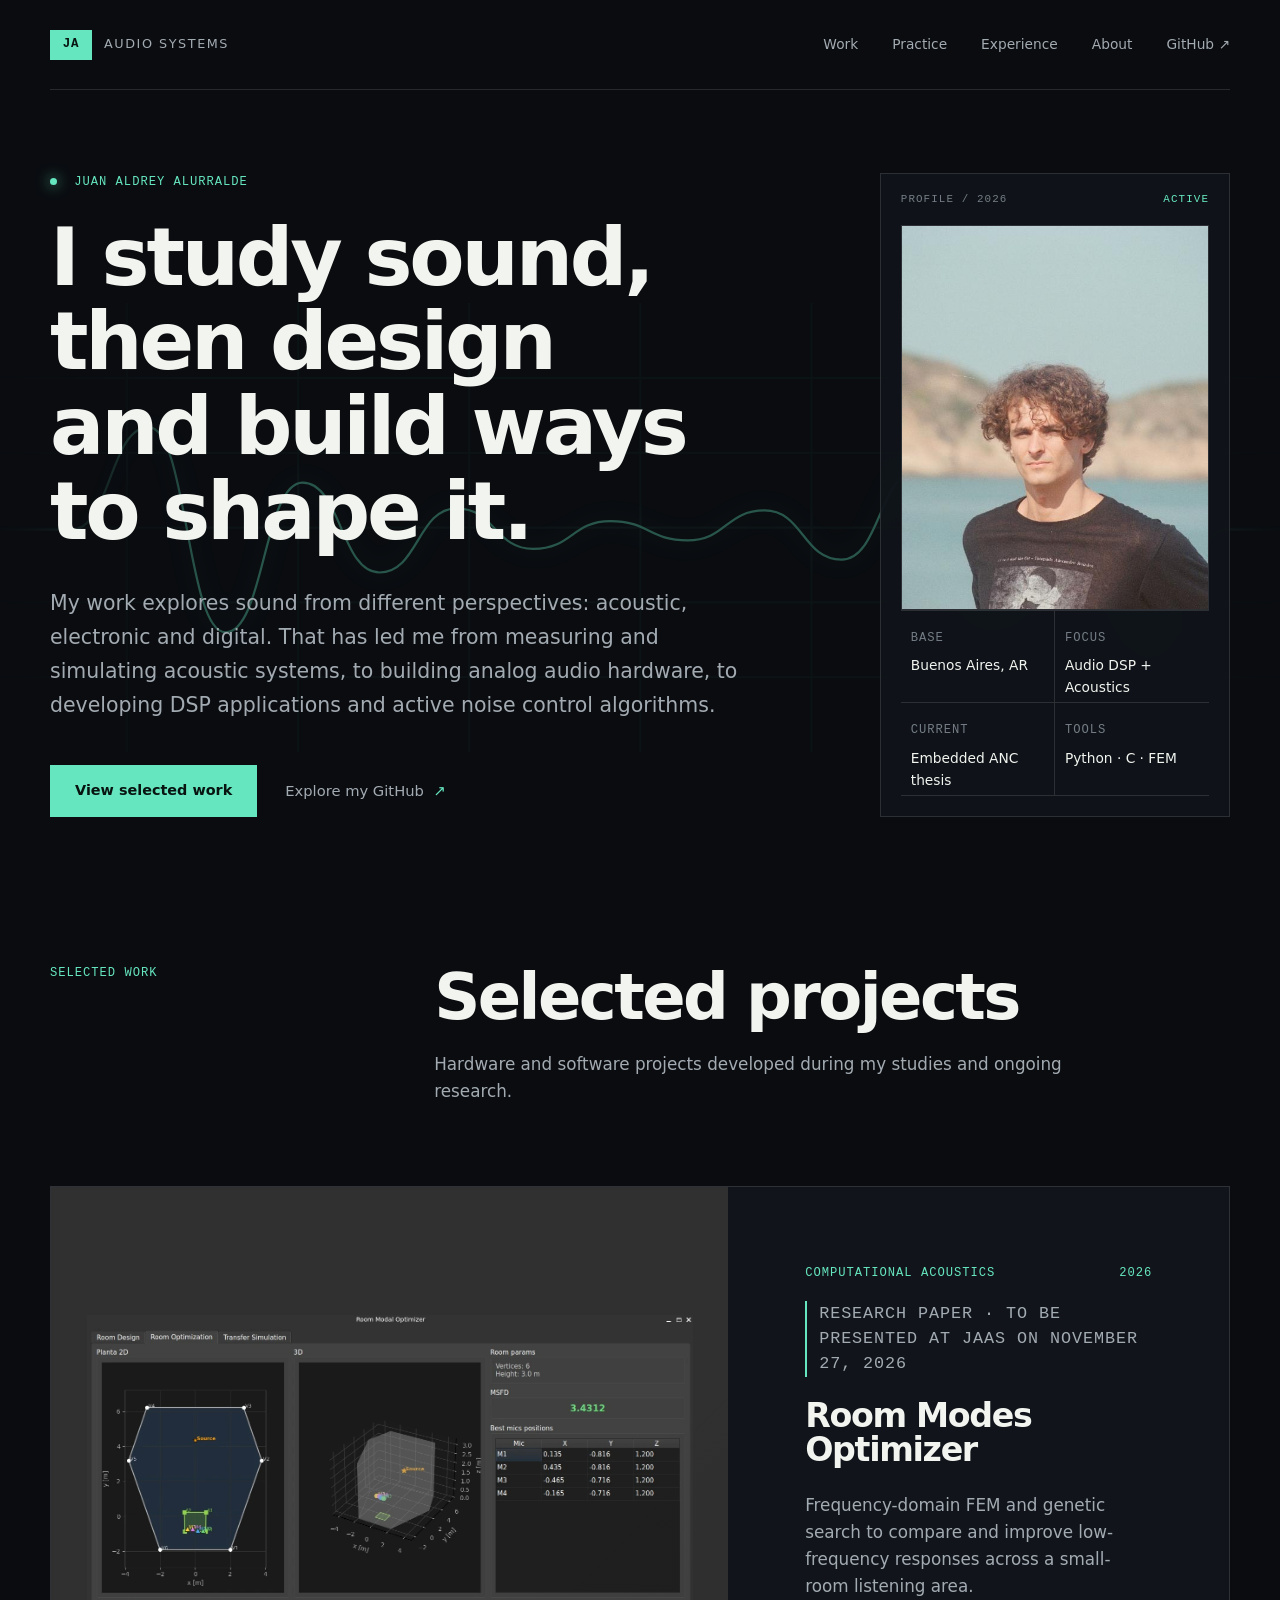
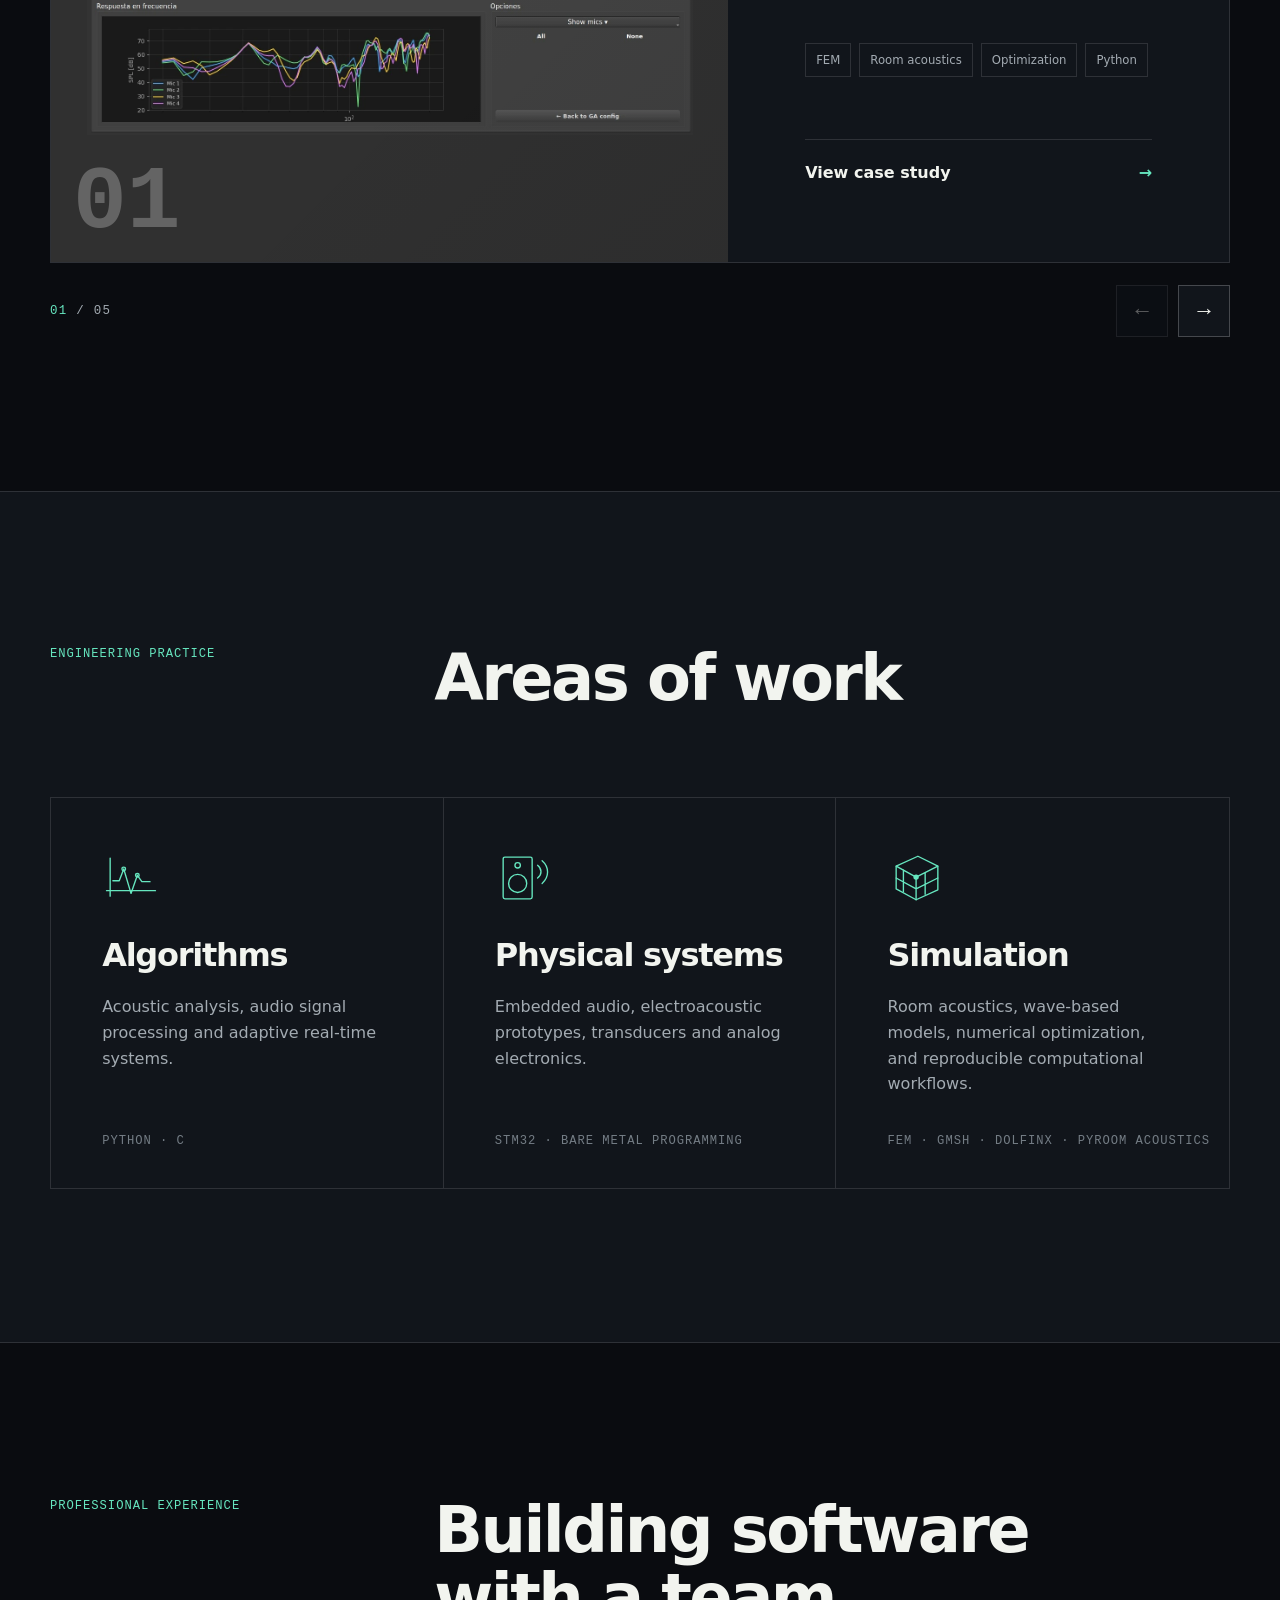
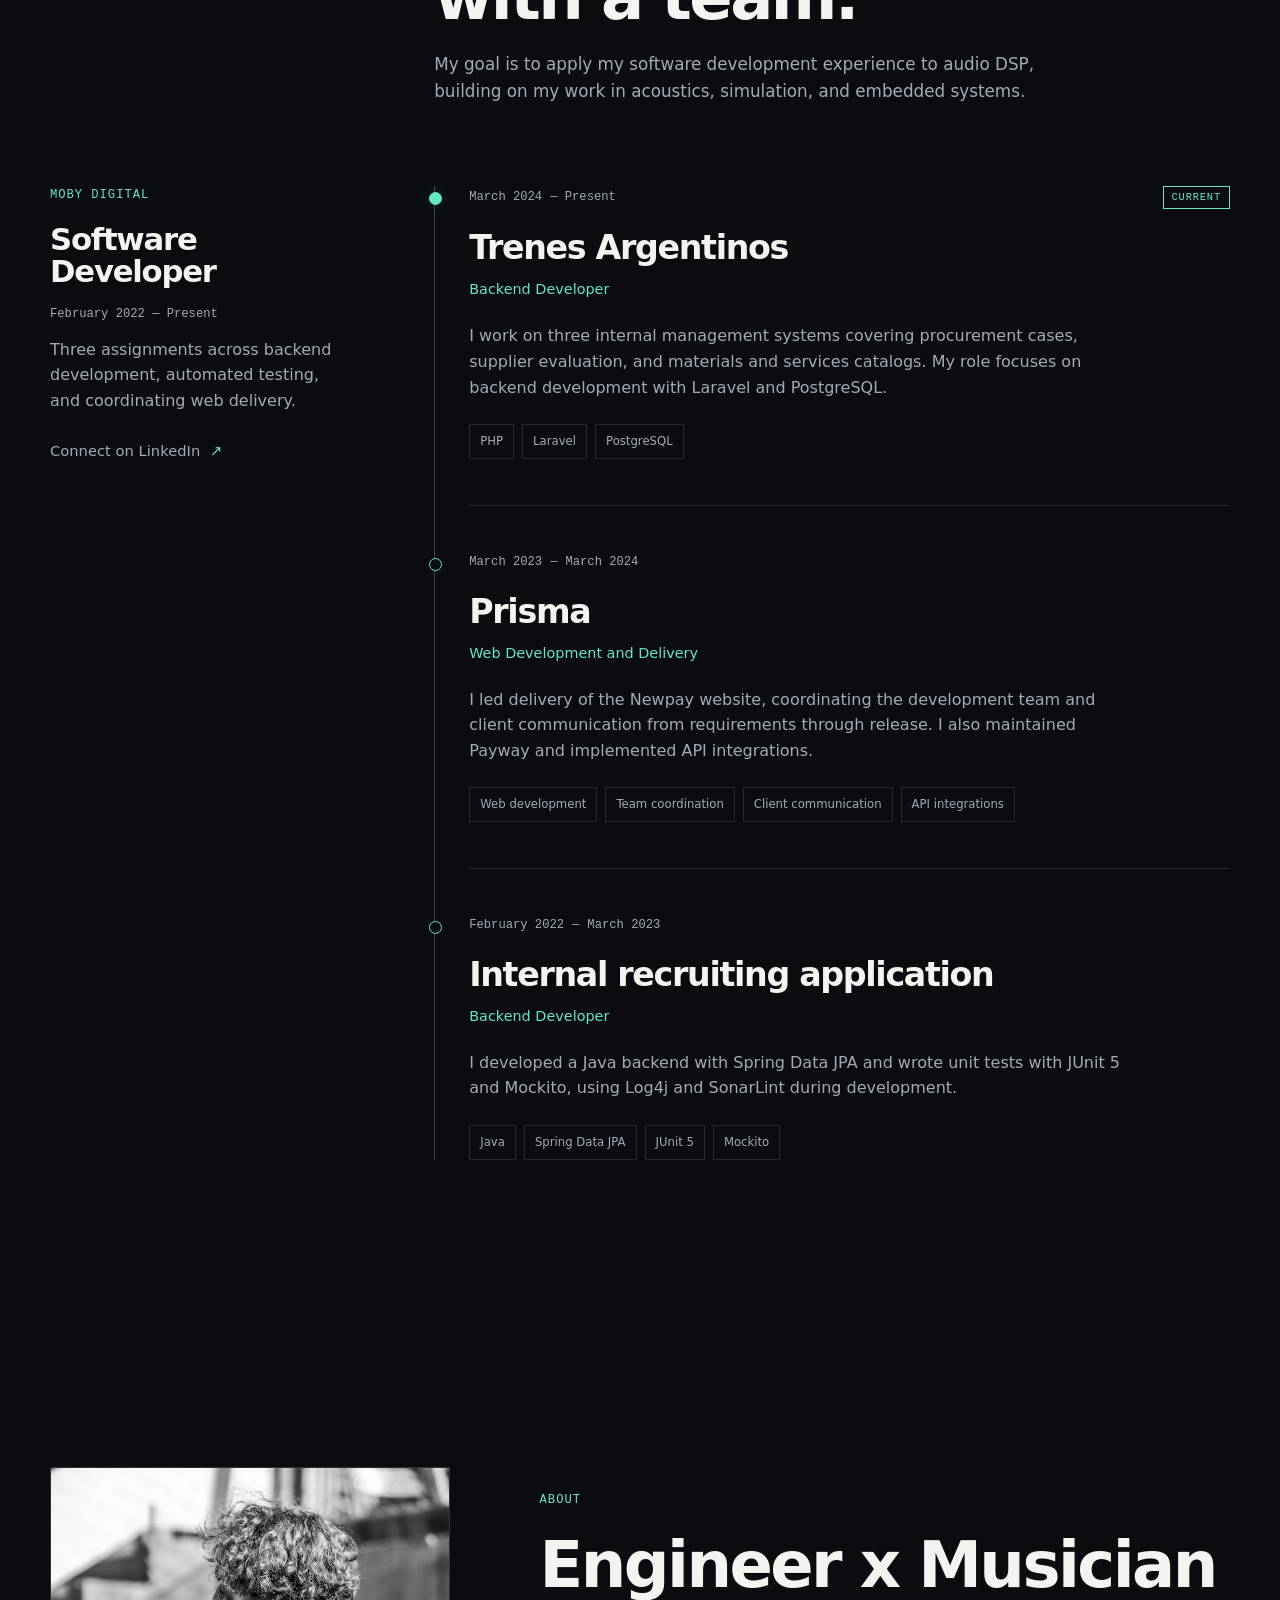
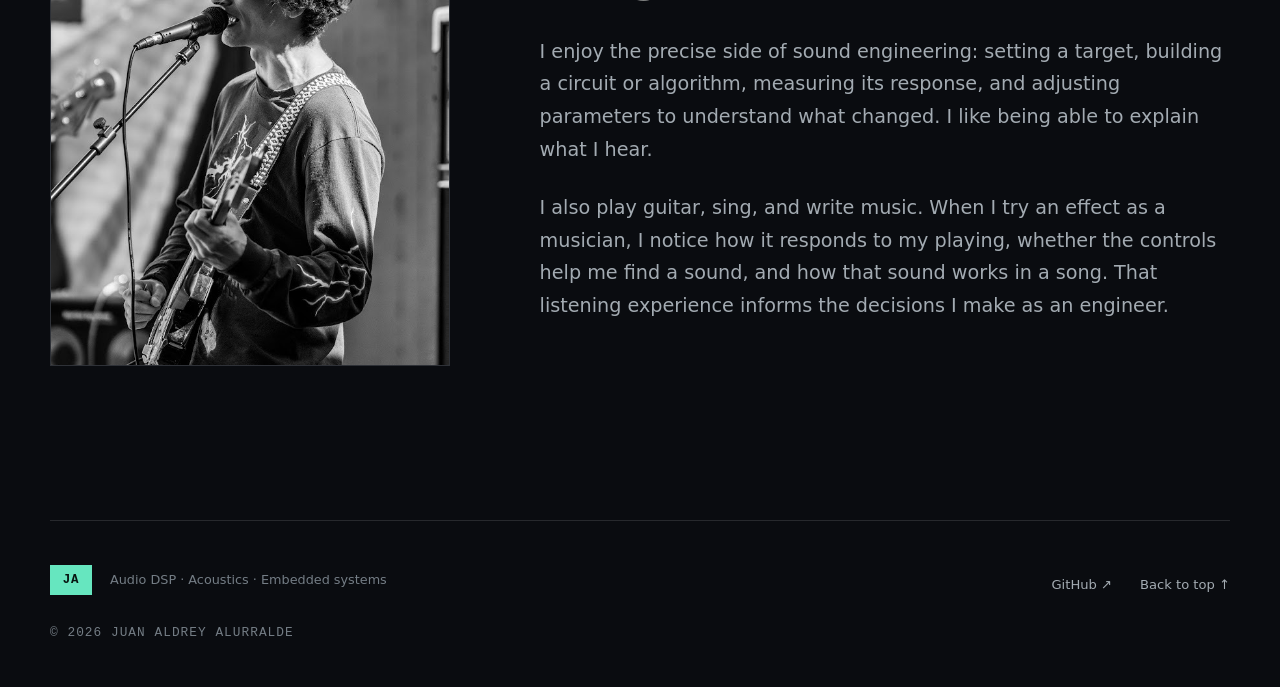
==== commit 8d730615: "Feature embedded ANC prototype in project carousel" ====
--- a/index.html
+++ b/index.html
@@ -6,7 +6,7 @@
     <meta name="description" content="Juan Aldrey Alurralde — Sound Engineering portfolio focused on audio DSP, active noise control, acoustic simulation, and electroacoustic design.">
     <meta name="theme-color" content="#0a0c10">
     <title>Juan Aldrey Alurralde — Audio DSP & Acoustics</title>
-    <link rel="stylesheet" href="styles.css?v=20261012-experience">
+    <link rel="stylesheet" href="styles.css?v=20261031-embedded-anc">
     <script src="script.js" defer></script>
   </head>
   <body>
@@ -95,10 +95,25 @@
           </div>
         </a>
 
+        <a class="project-card project-card-featured reveal" href="projects/embedded-anc/">
+          <div class="project-visual project-visual-anc project-visual-embedded">
+            <img class="anc-diagram-image" src="assets/images/embedded-anc-card.svg" alt="Reference and error microphones connected to an STM32 chip running Block FxLMS and a control loudspeaker">
+            <span class="project-index">02</span>
+          </div>
+          <div class="project-summary">
+            <div class="project-kicker"><span>Embedded audio DSP</span><span>2026</span></div>
+            <p class="project-card-note">Preliminary thesis project · In development</p>
+            <h3>Embedded ANC Prototype</h3>
+            <p>An STM32 prototype for taking ANC algorithms from Python simulations into C firmware, acoustic measurements, and hardware tests.</p>
+            <ul class="tag-list" aria-label="Project topics"><li>ANC</li><li>STM32</li><li>C</li><li>Embedded DSP</li></ul>
+            <span class="card-link">View project <span>→</span></span>
+          </div>
+        </a>
+
         <a class="project-card project-card-featured reveal" href="projects/anc-practice-library/">
           <div class="project-visual project-visual-anc">
             <img class="anc-diagram-image" src="assets/images/anc-fxlms-diagram.svg" alt="Filtered-x LMS diagram: primary and secondary acoustic paths, adaptive filter, secondary path estimate, and error feedback">
-            <span class="project-index">02</span>
+            <span class="project-index">03</span>
           </div>
           <div class="project-summary">
             <div class="project-kicker"><span>Active noise control</span><span>2026</span></div>
@@ -111,13 +126,13 @@
         </a>
 
         <a class="project-card project-card-featured reveal" href="projects/digital-delay/">
-          <div class="project-visual project-visual-delay"><img src="assets/images/delay-pcb-front.png" alt="Altium 3D rendering of the delay pedal PCB"><span class="project-index">03</span></div>
+          <div class="project-visual project-visual-delay"><img src="assets/images/delay-pcb-front.png" alt="Altium 3D rendering of the delay pedal PCB"><span class="project-index">04</span></div>
           <div class="project-summary"><div class="project-kicker"><span>Audio electronics</span><span>2024</span></div><p class="project-card-note">Circuit simulation &amp; PCB design</p><h3>Digital Delay Pedal</h3><p>A PT2399 guitar delay developed through circuit analysis, tone-control simulation, and a compact four-layer PCB designed in Altium.</p><ul class="tag-list" aria-label="Project topics"><li>Audio effects</li><li>Circuit simulation</li><li>PCB design</li><li>Altium</li></ul><span class="card-link">View case study <span>→</span></span></div>
         </a>
         <a class="project-card project-card-featured reveal" href="projects/harmonic-tremolo/">
           <div class="project-visual">
             <img src="assets/images/tremolo-workbench-hero.jpg" alt="Harmonic tremolo pedal prototype on a workbench beside an oscilloscope">
-            <span class="project-index">04</span>
+            <span class="project-index">05</span>
           </div>
           <div class="project-summary">
             <div class="project-kicker">
@@ -139,7 +154,7 @@
 
           </div>
           <div class="project-carousel-controls" aria-label="Project carousel controls">
-            <span class="project-carousel-count" aria-live="polite"><span data-carousel-current>01</span> / <span data-carousel-total>04</span></span>
+            <span class="project-carousel-count" aria-live="polite"><span data-carousel-current>01</span> / <span data-carousel-total>05</span></span>
             <div class="project-carousel-buttons">
               <button type="button" class="project-carousel-arrow" data-carousel-prev aria-label="Previous project" aria-controls="project-carousel-track">←</button>
               <button type="button" class="project-carousel-arrow" data-carousel-next aria-label="Next project" aria-controls="project-carousel-track">→</button>
@@ -245,3 +260,4 @@
     </footer>
   </body>
 </html>
+
--- a/styles.css
+++ b/styles.css
@@ -518,3 +518,7 @@
 .delay-board-controls button:hover, .delay-board-controls button:focus-visible { border-color: var(--accent); color: var(--accent); }
 @media (max-width: 900px) { .delay-page .delay-plot-grid { grid-template-columns: repeat(2,minmax(0,1fr)); } }
 @media (max-width: 600px) { .delay-flow-frame { padding: 10px; } .delay-board-track figure { flex-basis: 84%; padding: 14px; } .delay-board-track { gap: 14px; } .delay-board-track img { height: 280px; } .delay-page .delay-plot-grid { gap: 12px; } }
+
+/* Keep the embedded ANC thumbnail clear on small screens. */
+@media (max-width: 680px) { #work .project-visual-embedded .project-index { display: none; } }
+
